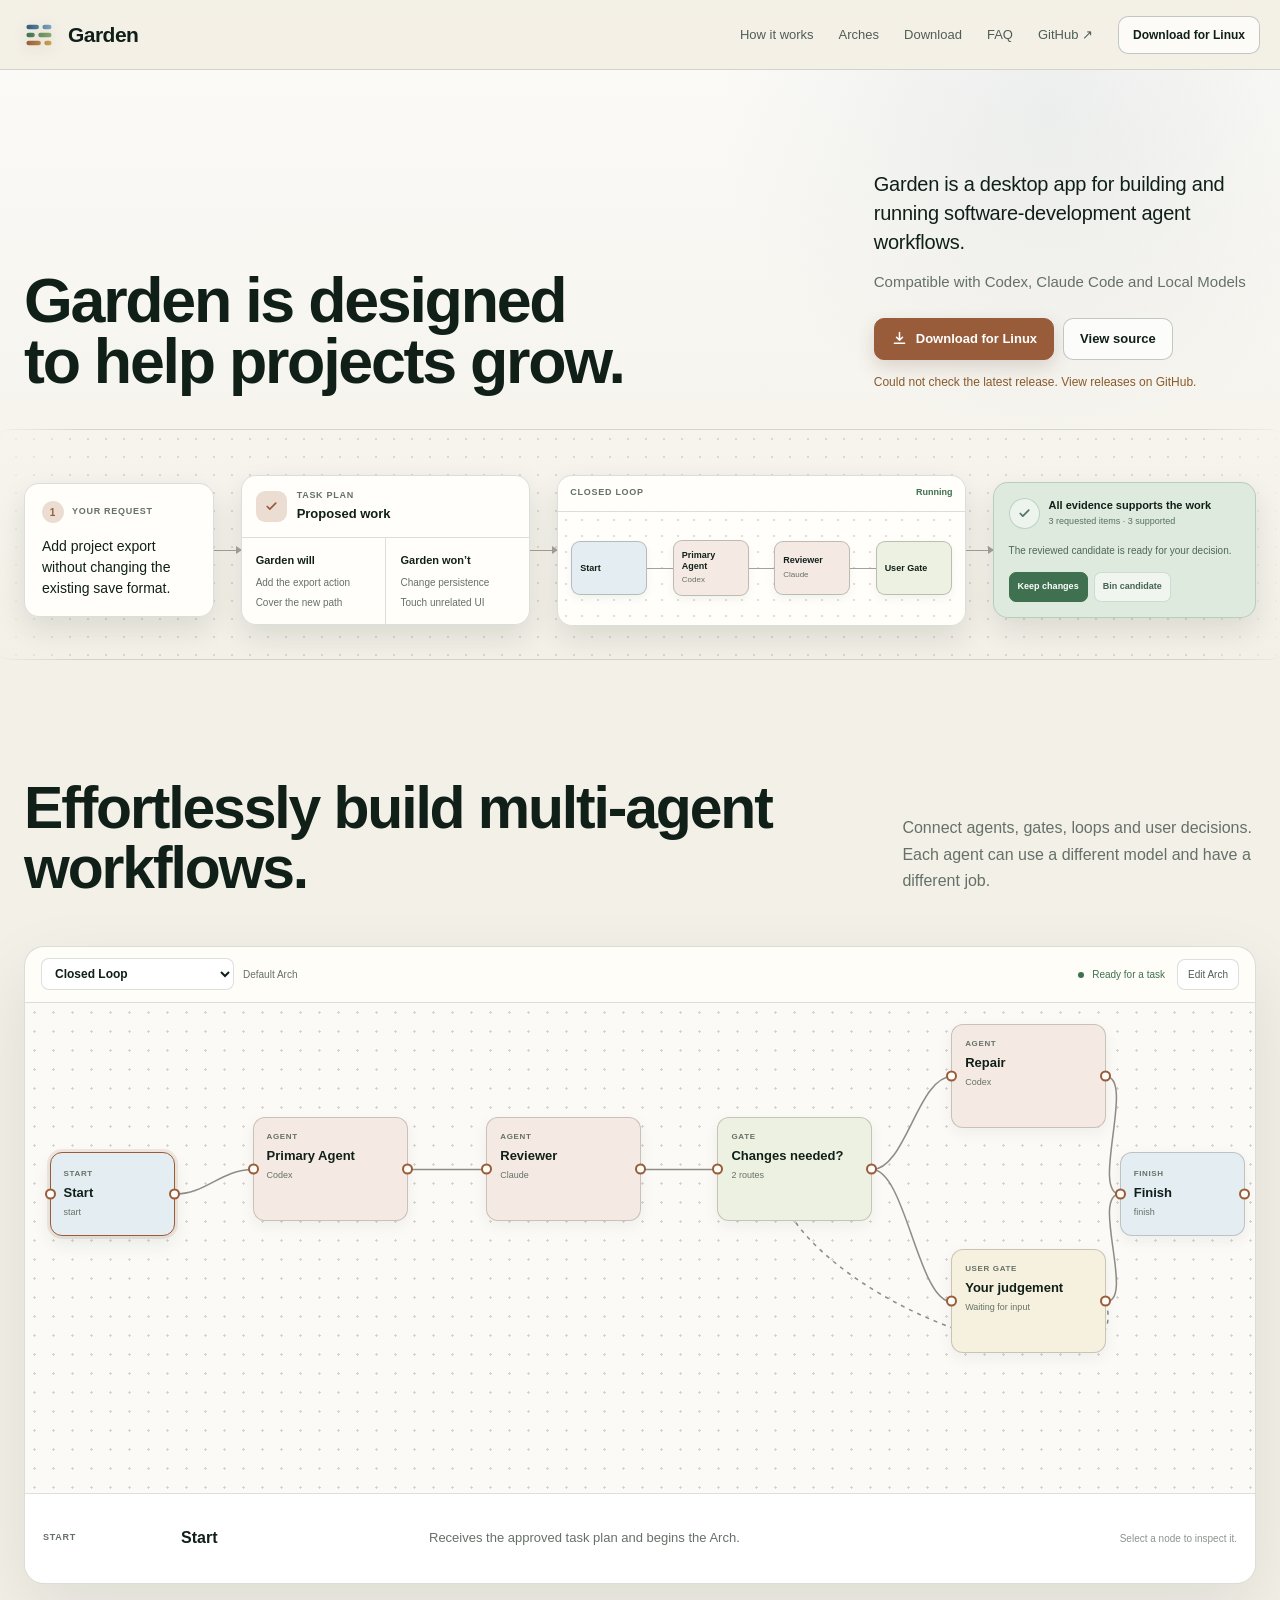
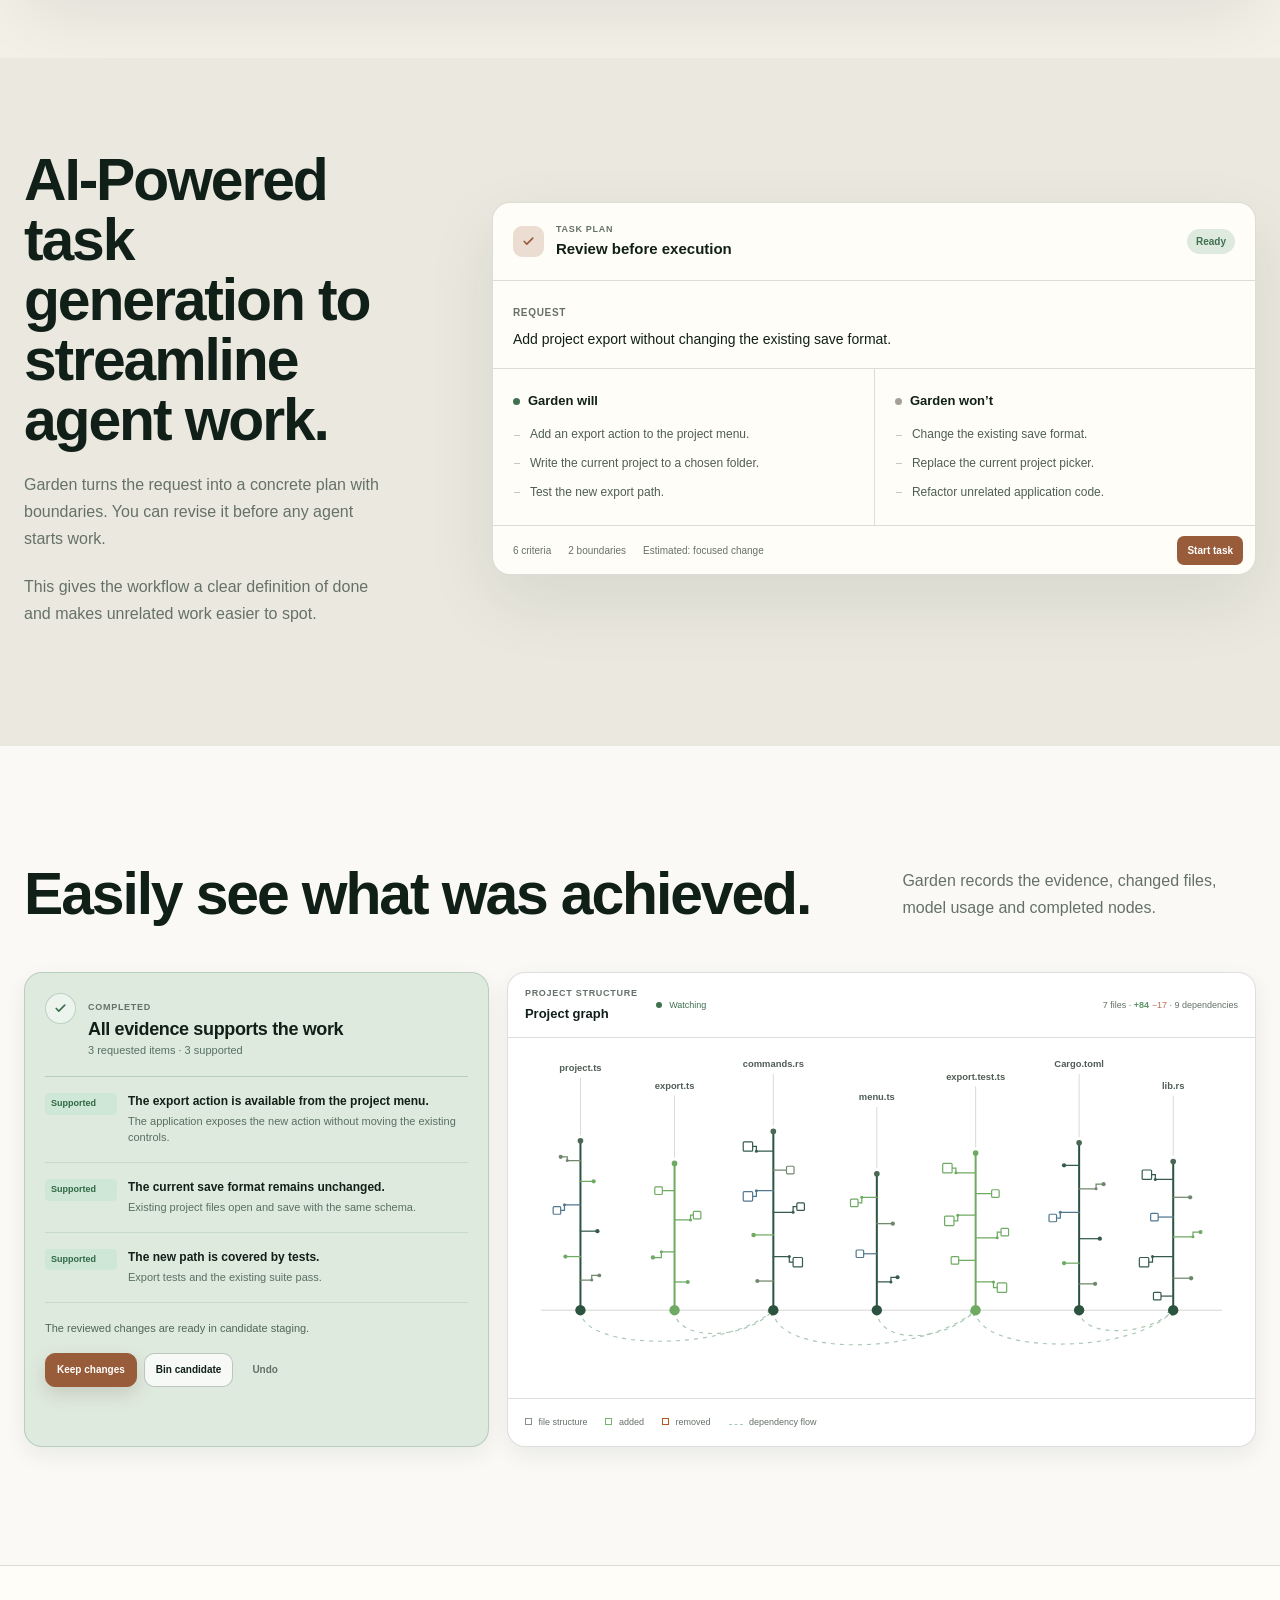
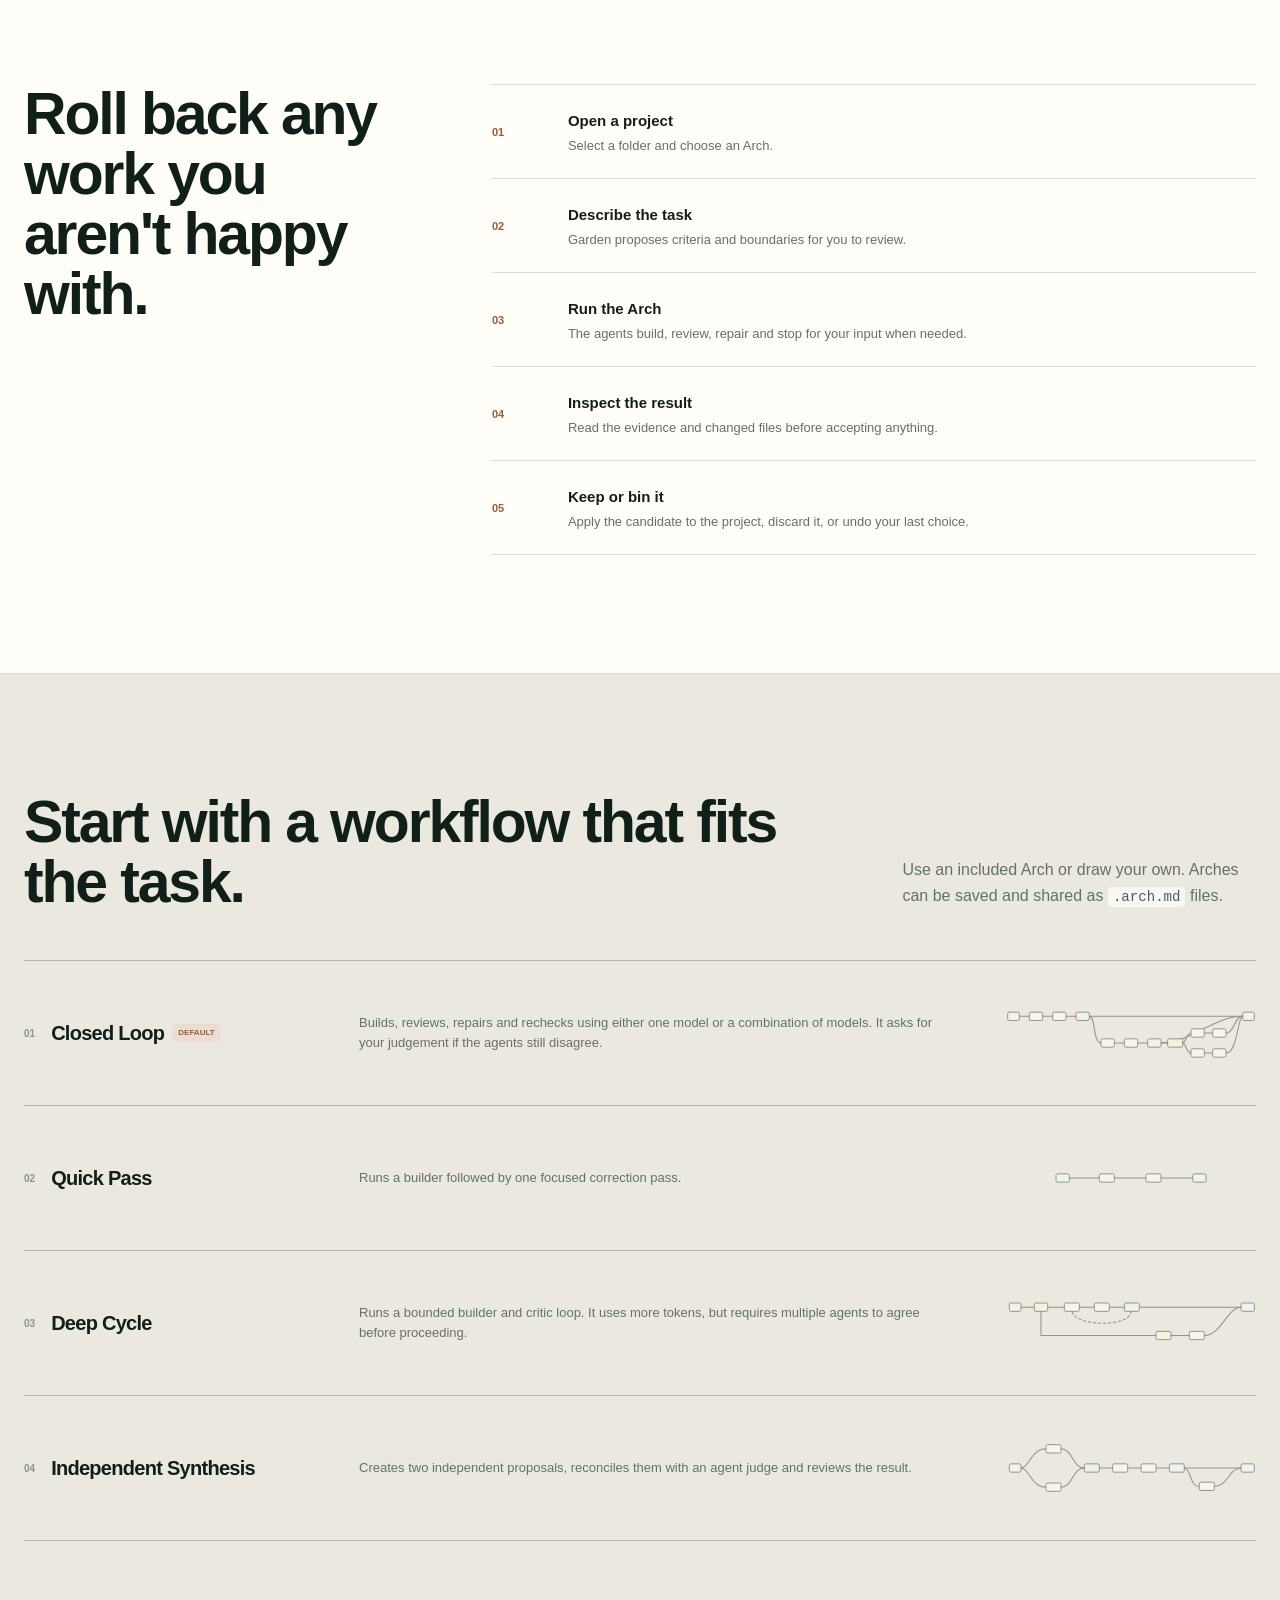
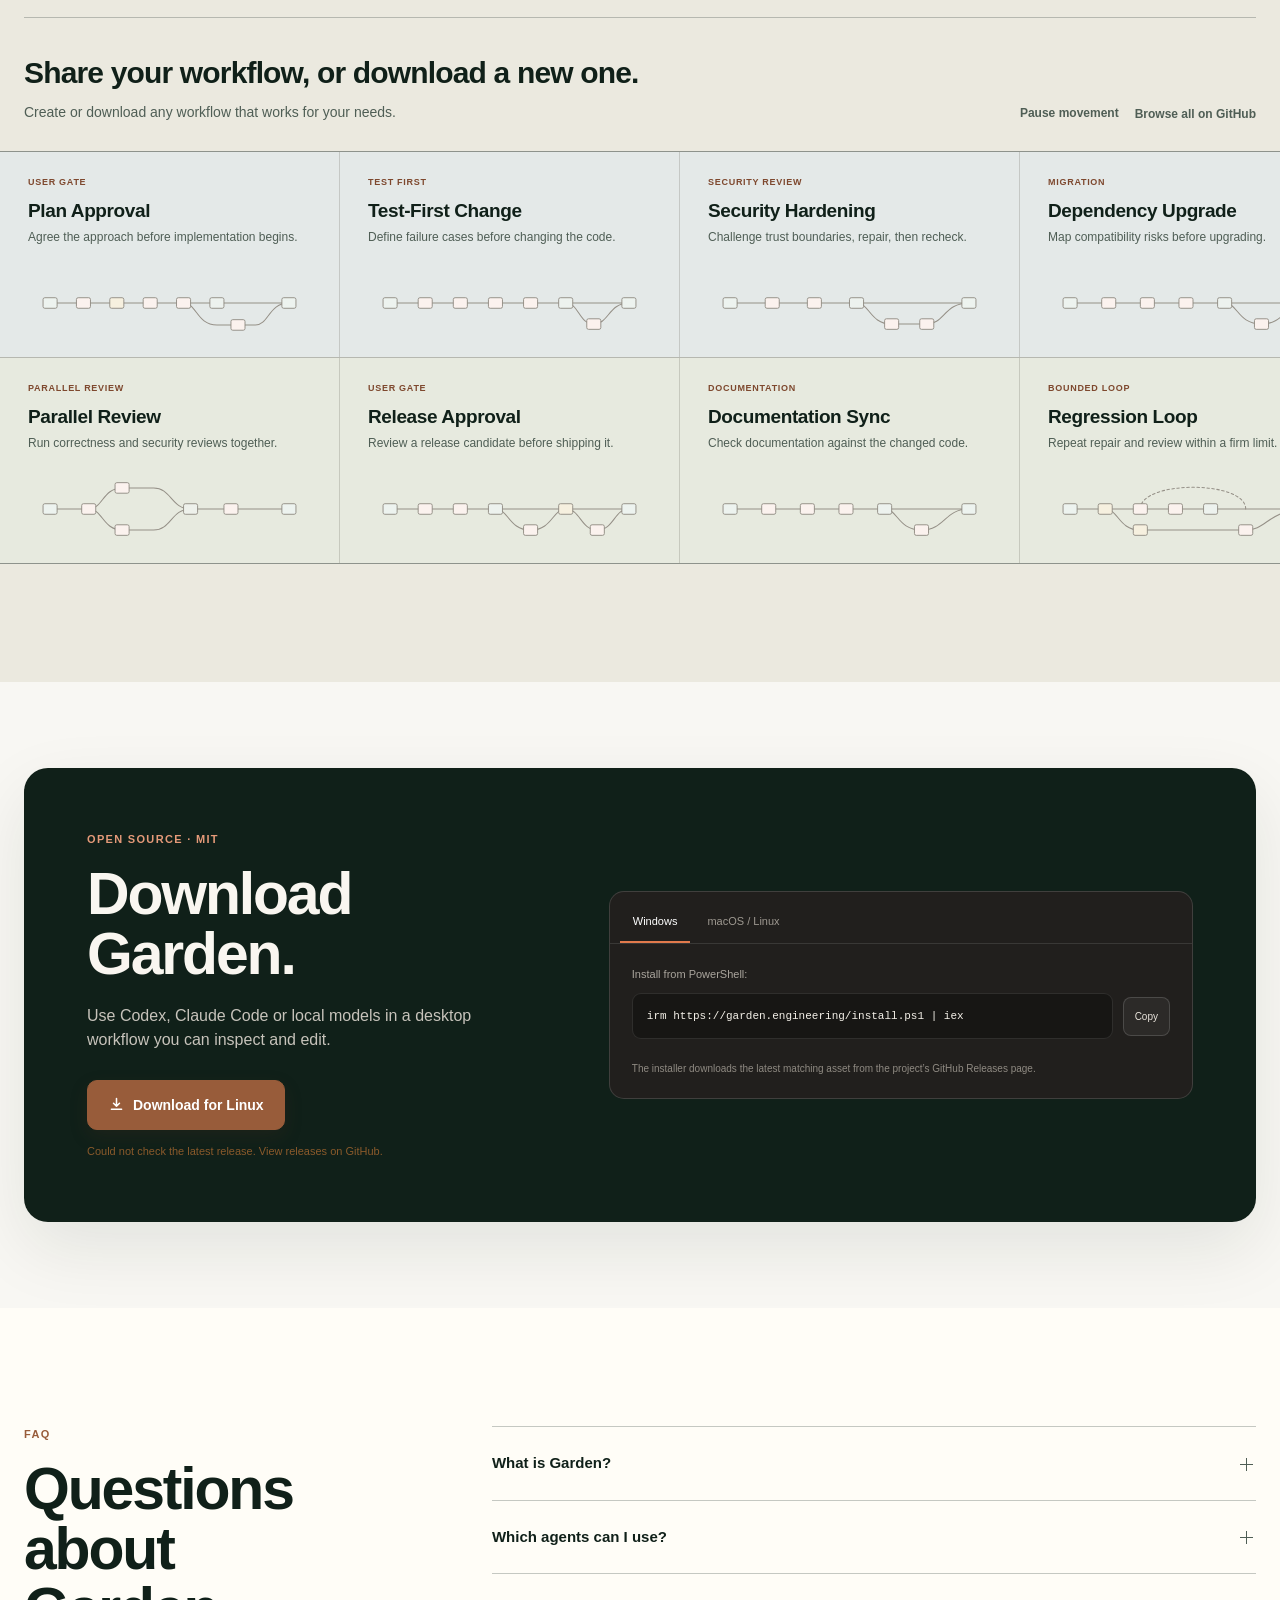
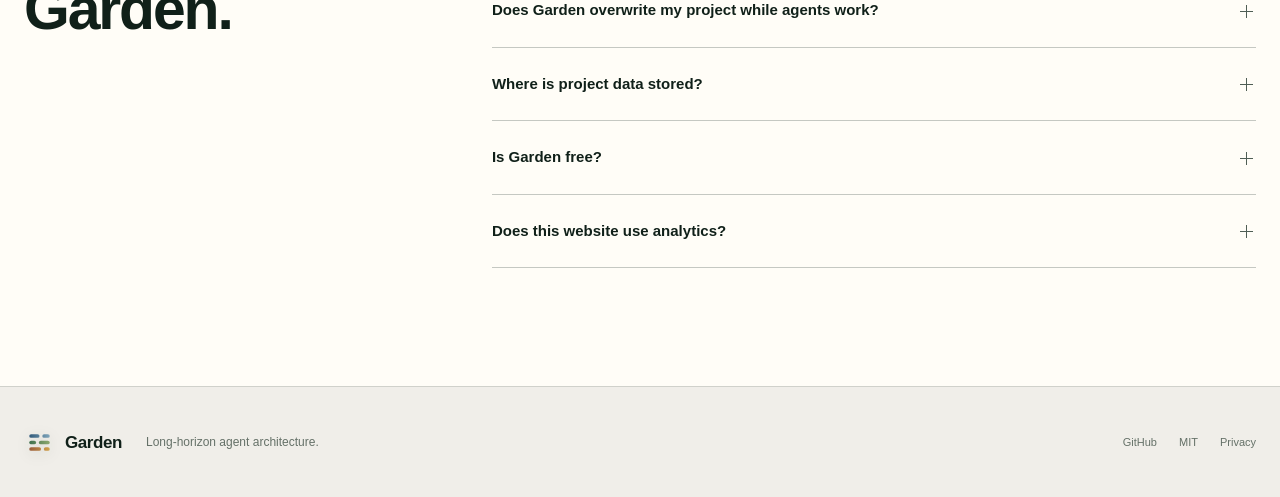
==== index.html @ d171e311 "Initial website" ====
<!doctype html>
<html lang="en-GB">
<head>
  <meta charset="utf-8">
  <meta name="viewport" content="width=device-width, initial-scale=1">
  <meta name="description" content="Garden is a desktop app for building and running software-development agent workflows.">
  <meta name="theme-color" content="#f8f7f3">
  <meta property="og:title" content="Garden | Long-horizon agent architecture">
  <meta property="og:description" content="Compatible with Codex, Claude Code and Local Models">
  <meta property="og:type" content="website">
  <meta property="og:url" content="https://garden.engineering/">
  <link rel="icon" href="assets/garden-icon.svg" type="image/svg+xml">
  <link rel="stylesheet" href="styles.css">
  <title>Garden | Long-horizon agent architecture</title>
</head>
<body>
  <!--
    THESIS: A Garden run is the homepage; no screenshot gallery or marketing metaphor.
    OWN-WORLD: Exact app font stack, warm neutral surfaces, orange action, green evidence, typed nodes and thin routes.
    STORY: Visitor sees request become plan, Arch, evidence, then downloads or checks source.
    FIRST VIEWPORT: Direct offer and full run sequence, CTA visible.
    FORM: Run sequence, third composition, seed 86dbd34c.
    FINISH: unreviewed and undocumented is unfinished; this build ends with the finish review, the verdict, and DESIGN.md
  -->
  <a class="skip-link" href="#main">Skip to content</a>

  <header class="site-header" data-header>
    <div class="header-inner">
      <a class="brand" href="#top" aria-label="Garden home">
        <img src="assets/garden-horizons-mark.svg" alt="" width="38" height="38">
        <span>Garden</span>
      </a>

      <button class="menu-button" type="button" aria-expanded="false" aria-controls="site-nav" data-menu-button>
        <span class="sr-only">Open menu</span>
        <span></span><span></span>
      </button>

      <nav class="site-nav" id="site-nav" aria-label="Main navigation" data-nav>
        <a href="#how-it-works">How it works</a>
        <a href="#arches">Arches</a>
        <a href="#download">Download</a>
        <a href="#faq">FAQ</a>
        <a href="https://github.com/willfromlondon/garden">GitHub <span aria-hidden="true">↗</span></a>
        <a class="button button-small button-download" href="https://github.com/willfromlondon/garden/releases" data-download-link>
          <span data-download-label>Download Garden</span>
        </a>
      </nav>
    </div>
  </header>

  <main id="main">
    <section class="hero" id="top" aria-labelledby="hero-title">
      <div class="hero-copy page-width">
        <div>
          <h1 id="hero-title">Garden is designed<br>to help projects grow.</h1>
        </div>
        <div class="hero-intro">
          <p>Garden is a desktop app for building and running software-development agent workflows.</p>
          <p class="hero-detail">Compatible with Codex, Claude Code and Local Models</p>
          <div class="hero-actions">
            <a class="button button-primary button-download" href="https://github.com/willfromlondon/garden/releases" data-download-link>
              <svg viewBox="0 0 20 20" aria-hidden="true"><path d="M10 3v9m0 0 3.5-3.5M10 12 6.5 8.5M4 15.5h12"/></svg>
              <span data-download-label>Download Garden</span>
            </a>
            <a class="button" href="https://github.com/willfromlondon/garden">View source</a>
          </div>
          <p class="release-status" data-release-status aria-live="polite">Available for Windows, macOS and Linux.</p>
        </div>
      </div>

      <div class="run-stage page-width" aria-label="A Garden run from request to reviewed result" data-run-stage>
        <article class="run-card request-card" data-run-step="1">
          <div class="run-card-label"><span class="step-number">1</span><span>Your request</span></div>
          <p>Add project export without changing the existing save format.</p>
        </article>

        <div class="run-connector" aria-hidden="true"><span></span></div>

        <article class="run-card plan-card" data-run-step="2">
          <div class="card-heading">
            <span class="card-icon card-icon-orange" aria-hidden="true">
              <svg viewBox="0 0 20 20"><path d="m5 10 3 3 7-7"/></svg>
            </span>
            <div><span class="component-label">Task plan</span><strong>Proposed work</strong></div>
          </div>
          <div class="scope-grid">
            <div><strong>Garden will</strong><span>Add the export action</span><span>Cover the new path</span></div>
            <div><strong>Garden won’t</strong><span>Change persistence</span><span>Touch unrelated UI</span></div>
          </div>
        </article>

        <div class="run-connector" aria-hidden="true"><span></span></div>

        <article class="run-card workflow-card" data-run-step="3">
          <div class="workflow-heading"><span class="component-label">Closed Loop</span><span>Running</span></div>
          <div class="mini-flow" aria-label="Start, Primary Agent, Reviewer, User Gate">
            <div class="mini-node mini-terminal"><span>Start</span></div><i></i>
            <div class="mini-node mini-agent"><span>Primary Agent</span><small>Codex</small></div><i></i>
            <div class="mini-node mini-agent"><span>Reviewer</span><small>Claude</small></div><i></i>
            <div class="mini-node mini-gate"><span>User Gate</span></div>
          </div>
        </article>

        <div class="run-connector" aria-hidden="true"><span></span></div>

        <article class="run-card evidence-card" data-run-step="4">
          <div class="evidence-heading">
            <span class="card-icon card-icon-green" aria-hidden="true">
              <svg viewBox="0 0 20 20"><path d="m5 10 3 3 7-7"/></svg>
            </span>
            <div><strong>All evidence supports the work</strong><span>3 requested items · 3 supported</span></div>
          </div>
          <p>The reviewed candidate is ready for your decision.</p>
          <div class="evidence-actions"><span>Keep changes</span><span>Bin candidate</span></div>
        </article>
      </div>

    </section>

    <section class="section arch-section" id="how-it-works" aria-labelledby="arch-title">
      <div class="page-width section-heading split-heading">
        <div>
          <h2 id="arch-title">Effortlessly build multi-agent workflows.</h2>
        </div>
        <p>Connect agents, gates, loops and user decisions. Each agent can use a different model and have a different job.</p>
      </div>

      <div class="arch-shell page-width">
        <div class="arch-toolbar">
          <label class="arch-picker">
            <span class="sr-only">Choose an included Arch</span>
            <select class="arch-select" data-arch-select>
              <option value="closed-loop">Closed Loop</option>
              <option value="quick-pass">Quick Pass</option>
              <option value="deep-cycle">Deep Cycle</option>
              <option value="independent-synthesis">Independent Synthesis</option>
            </select>
            <span data-arch-label>Default Arch</span>
          </label>
          <span class="arch-ready"><i></i> Ready for a task</span>
          <span class="toolbar-button">Edit Arch</span>
        </div>

        <div class="arch-workspace" data-arch-workspace>
          <svg class="arch-routes" aria-hidden="true"></svg>
          <div class="arch-node-layer"></div>
        </div>

        <div class="arch-inspector" aria-live="polite">
          <span class="component-label" data-inspector-kind>Start</span>
          <strong data-inspector-title>Start</strong>
          <p data-inspector-copy>Receives the approved task plan and begins the Arch.</p>
          <span class="inspector-hint">Select a node to inspect it.</span>
        </div>
      </div>
    </section>

    <section class="section planning-section" aria-labelledby="planning-title">
      <div class="page-width planning-layout">
        <div class="section-copy">
          <h2 id="planning-title">AI-Powered task generation to streamline agent work.</h2>
          <p>Garden turns the request into a concrete plan with boundaries. You can revise it before any agent starts work.</p>
          <p>This gives the workflow a clear definition of done and makes unrelated work easier to spot.</p>
        </div>

        <div class="task-plan-large" aria-label="Example task plan">
          <div class="task-plan-header">
            <span class="card-icon card-icon-orange" aria-hidden="true"><svg viewBox="0 0 20 20"><path d="m5 10 3 3 7-7"/></svg></span>
            <div><span class="component-label">Task plan</span><strong>Review before execution</strong></div>
            <span class="plan-status">Ready</span>
          </div>
          <div class="plan-request"><span>Request</span><p>Add project export without changing the existing save format.</p></div>
          <div class="scope-grid scope-grid-large">
            <div>
              <strong><i class="scope-dot scope-dot-green"></i> Garden will</strong>
              <span>Add an export action to the project menu.</span>
              <span>Write the current project to a chosen folder.</span>
              <span>Test the new export path.</span>
            </div>
            <div>
              <strong><i class="scope-dot scope-dot-grey"></i> Garden won’t</strong>
              <span>Change the existing save format.</span>
              <span>Replace the current project picker.</span>
              <span>Refactor unrelated application code.</span>
            </div>
          </div>
          <div class="plan-footer"><span>6 criteria</span><span>2 boundaries</span><span>Estimated: focused change</span><span class="plan-button">Start task</span></div>
        </div>
      </div>
    </section>

    <section class="section evidence-section" aria-labelledby="evidence-title">
      <div class="page-width section-heading split-heading">
        <div>
          <h2 id="evidence-title">Easily see what was achieved.</h2>
        </div>
        <p>Garden records the evidence, changed files, model usage and completed nodes.</p>
      </div>

      <div class="evidence-workspace page-width">
        <article class="result-panel">
          <div class="result-summary">
            <span class="card-icon card-icon-green" aria-hidden="true"><svg viewBox="0 0 20 20"><path d="m5 10 3 3 7-7"/></svg></span>
            <div><span class="component-label">Completed</span><h3>All evidence supports the work</h3><p>3 requested items · 3 supported</p></div>
          </div>
          <div class="criteria-list">
            <div><span class="supported">Supported</span><p><strong>The export action is available from the project menu.</strong><span>The application exposes the new action without moving the existing controls.</span></p></div>
            <div><span class="supported">Supported</span><p><strong>The current save format remains unchanged.</strong><span>Existing project files open and save with the same schema.</span></p></div>
            <div><span class="supported">Supported</span><p><strong>The new path is covered by tests.</strong><span>Export tests and the existing suite pass.</span></p></div>
          </div>
          <p class="result-note">The reviewed changes are ready in candidate staging.</p>
          <div class="result-actions"><span class="button button-primary">Keep changes</span><span class="button">Bin candidate</span><span class="button button-quiet">Undo</span></div>
        </article>

        <article class="project-panel">
          <div class="project-toolbar"><div><span class="component-label">Project structure</span><strong>Project graph</strong></div><span class="watching"><i></i> Watching</span><span class="file-tally">7 files · <b>+84</b> <em>−17</em> · 9 dependencies</span></div>
          <div class="file-grove" aria-label="Project files and their dependencies">
            <svg viewBox="0 0 760 360" role="img" aria-labelledby="grove-title grove-description">
              <title id="grove-title">Garden project grove</title>
              <desc id="grove-description">Seven project files shown as structural trees, with changed units on their branches and dependency arrows beneath the ground line.</desc>
              <defs>
                <marker id="dependency-arrow" viewBox="0 0 8 8" refX="7" refY="4" markerWidth="7" markerHeight="7" orient="auto" markerUnits="userSpaceOnUse">
                  <path d="M1 1 7 4 1 7"/>
                </marker>
              </defs>

              <path class="grove-ground" d="M18 278H742"/>
              <g class="grove-dependencies">
                <path d="M60 278C60 322 218 322 265 278"/>
                <path d="M160 278C160 311 235 311 265 278"/>
                <path d="M265 278C265 327 425 327 480 278"/>
                <path d="M375 278C375 314 445 314 480 278"/>
                <path d="M480 278C480 326 650 326 690 278"/>
                <path d="M590 278C590 307 663 307 690 278"/>
              </g>

              <g class="grove-tree">
                <text class="grove-label" x="60" y="24" text-anchor="middle">project.ts</text>
                <line class="grove-label-leader" x1="60" y1="31" x2="60" y2="92"/>
                <line class="grove-spine" x1="60" y1="98" x2="60" y2="278"/>
                <circle class="grove-apex" cx="60" cy="98" r="3"/><circle class="grove-base" cx="60" cy="278" r="5.5"/>
                <path class="grove-branch mark-sage" d="M60 119H46V115H39"/><circle class="grove-joint mark-sage" cx="46" cy="119" r="1.6"/><circle class="grove-dot mark-sage" cx="39" cy="115" r="2.2"/>
                <path class="grove-branch mark-growth" d="M60 141H74"/><circle class="grove-dot mark-growth" cx="74" cy="141" r="2.3"/>
                <path class="grove-branch mark-blue" d="M60 166H43V172H35"/><circle class="grove-joint mark-blue" cx="43" cy="166" r="1.6"/><rect class="grove-box mark-blue" x="31" y="168" width="8" height="8" rx="1"/>
                <path class="grove-branch mark-dark" d="M60 194H78"/><circle class="grove-dot mark-dark" cx="78" cy="194" r="2.3"/>
                <path class="grove-branch mark-growth" d="M60 221H44"/><circle class="grove-dot mark-growth" cx="44" cy="221" r="2.2"/>
                <path class="grove-branch mark-sage" d="M60 246H72V241H80"/><circle class="grove-joint mark-sage" cx="72" cy="246" r="1.6"/><circle class="grove-dot mark-sage" cx="80" cy="241" r="2.1"/>
              </g>

              <g class="grove-tree kind-added">
                <text class="grove-label" x="160" y="43" text-anchor="middle">export.ts</text>
                <line class="grove-label-leader" x1="160" y1="50" x2="160" y2="116"/>
                <line class="grove-spine" x1="160" y1="122" x2="160" y2="278"/>
                <circle class="grove-apex" cx="160" cy="122" r="3"/><circle class="grove-base" cx="160" cy="278" r="5.5"/>
                <path class="grove-branch mark-growth" d="M160 151H143"/><rect class="grove-box mark-growth" x="139" y="147" width="8" height="8" rx="1"/>
                <path class="grove-branch mark-growth" d="M160 182H177V177H184"/><circle class="grove-joint mark-growth" cx="177" cy="182" r="1.6"/><rect class="grove-box mark-growth" x="180" y="173" width="8" height="8" rx="1"/>
                <path class="grove-branch mark-growth" d="M160 216H146V222H137"/><circle class="grove-joint mark-growth" cx="146" cy="216" r="1.6"/><circle class="grove-dot mark-growth" cx="137" cy="222" r="2.3"/>
                <path class="grove-branch mark-growth" d="M160 248H174"/><circle class="grove-dot mark-growth" cx="174" cy="248" r="2.2"/>
              </g>

              <g class="grove-tree">
                <text class="grove-label" x="265" y="20" text-anchor="middle">commands.rs</text>
                <line class="grove-label-leader" x1="265" y1="27" x2="265" y2="82"/>
                <line class="grove-spine" x1="265" y1="88" x2="265" y2="278"/>
                <circle class="grove-apex" cx="265" cy="88" r="3"/><circle class="grove-base" cx="265" cy="278" r="5.5"/>
                <path class="grove-branch mark-dark" d="M265 109H247V104H238"/><circle class="grove-joint mark-dark" cx="247" cy="109" r="1.6"/><rect class="grove-box mark-dark" x="233" y="99" width="10" height="10" rx="1"/>
                <path class="grove-branch mark-sage" d="M265 129H283"/><rect class="grove-box mark-sage" x="279" y="125" width="8" height="8" rx="1"/>
                <path class="grove-branch mark-blue" d="M265 151H247V157H238"/><circle class="grove-joint mark-blue" cx="247" cy="151" r="1.6"/><rect class="grove-box mark-blue" x="233" y="152" width="10" height="10" rx="1"/>
                <path class="grove-branch mark-dark" d="M265 174H286V168H294"/><circle class="grove-joint mark-dark" cx="286" cy="174" r="1.6"/><rect class="grove-box mark-dark" x="290" y="164" width="8" height="8" rx="1"/>
                <path class="grove-branch mark-growth" d="M265 198H244"/><circle class="grove-dot mark-growth" cx="244" cy="198" r="2.4"/>
                <path class="grove-branch mark-dark" d="M265 221H282V227H291"/><circle class="grove-joint mark-dark" cx="282" cy="221" r="1.6"/><rect class="grove-box mark-dark" x="286" y="222" width="10" height="10" rx="1"/>
                <path class="grove-branch mark-sage" d="M265 247H248"/><circle class="grove-dot mark-sage" cx="248" cy="247" r="2.2"/>
              </g>

              <g class="grove-tree">
                <text class="grove-label" x="375" y="55" text-anchor="middle">menu.ts</text>
                <line class="grove-label-leader" x1="375" y1="62" x2="375" y2="127"/>
                <line class="grove-spine" x1="375" y1="133" x2="375" y2="278"/>
                <circle class="grove-apex" cx="375" cy="133" r="3"/><circle class="grove-base" cx="375" cy="278" r="5.5"/>
                <path class="grove-branch mark-growth" d="M375 158H359V164H351"/><circle class="grove-joint mark-growth" cx="359" cy="158" r="1.6"/><rect class="grove-box mark-growth" x="347" y="160" width="8" height="8" rx="1"/>
                <path class="grove-branch mark-sage" d="M375 186H392"/><circle class="grove-dot mark-sage" cx="392" cy="186" r="2.3"/>
                <path class="grove-branch mark-blue" d="M375 218H357"/><rect class="grove-box mark-blue" x="353" y="214" width="8" height="8" rx="1"/>
                <path class="grove-branch mark-dark" d="M375 248H390V243H397"/><circle class="grove-joint mark-dark" cx="390" cy="248" r="1.6"/><circle class="grove-dot mark-dark" cx="397" cy="243" r="2.2"/>
              </g>

              <g class="grove-tree kind-added">
                <text class="grove-label" x="480" y="33" text-anchor="middle">export.test.ts</text>
                <line class="grove-label-leader" x1="480" y1="40" x2="480" y2="105"/>
                <line class="grove-spine" x1="480" y1="111" x2="480" y2="278"/>
                <circle class="grove-apex" cx="480" cy="111" r="3"/><circle class="grove-base" cx="480" cy="278" r="5.5"/>
                <path class="grove-branch mark-growth" d="M480 132H459V127H450"/><circle class="grove-joint mark-growth" cx="459" cy="132" r="1.6"/><rect class="grove-box mark-growth" x="445" y="122" width="10" height="10" rx="1"/>
                <path class="grove-branch mark-growth" d="M480 154H501"/><rect class="grove-box mark-growth" x="497" y="150" width="8" height="8" rx="1"/>
                <path class="grove-branch mark-growth" d="M480 177H461V183H452"/><circle class="grove-joint mark-growth" cx="461" cy="177" r="1.6"/><rect class="grove-box mark-growth" x="447" y="178" width="10" height="10" rx="1"/>
                <path class="grove-branch mark-growth" d="M480 201H503V195H511"/><circle class="grove-joint mark-growth" cx="503" cy="201" r="1.6"/><rect class="grove-box mark-growth" x="507" y="191" width="8" height="8" rx="1"/>
                <path class="grove-branch mark-growth" d="M480 225H458"/><rect class="grove-box mark-growth" x="454" y="221" width="8" height="8" rx="1"/>
                <path class="grove-branch mark-growth" d="M480 248H499V254H508"/><circle class="grove-joint mark-growth" cx="499" cy="248" r="1.6"/><rect class="grove-box mark-growth" x="503" y="249" width="10" height="10" rx="1"/>
              </g>

              <g class="grove-tree">
                <text class="grove-label" x="590" y="20" text-anchor="middle">Cargo.toml</text>
                <line class="grove-label-leader" x1="590" y1="27" x2="590" y2="94"/>
                <line class="grove-spine" x1="590" y1="100" x2="590" y2="278"/>
                <circle class="grove-apex" cx="590" cy="100" r="3"/><circle class="grove-base" cx="590" cy="278" r="5.5"/>
                <path class="grove-branch mark-dark" d="M590 124H574"/><circle class="grove-dot mark-dark" cx="574" cy="124" r="2.3"/>
                <path class="grove-branch mark-sage" d="M590 149H608V144H616"/><circle class="grove-joint mark-sage" cx="608" cy="149" r="1.6"/><circle class="grove-dot mark-sage" cx="616" cy="144" r="2.2"/>
                <path class="grove-branch mark-blue" d="M590 174H570V180H562"/><circle class="grove-joint mark-blue" cx="570" cy="174" r="1.6"/><rect class="grove-box mark-blue" x="558" y="176" width="8" height="8" rx="1"/>
                <path class="grove-branch mark-dark" d="M590 202H612"/><circle class="grove-dot mark-dark" cx="612" cy="202" r="2.3"/>
                <path class="grove-branch mark-growth" d="M590 228H574"/><circle class="grove-dot mark-growth" cx="574" cy="228" r="2.2"/>
                <path class="grove-branch mark-sage" d="M590 250H607"/><circle class="grove-dot mark-sage" cx="607" cy="250" r="2.2"/>
              </g>

              <g class="grove-tree">
                <text class="grove-label" x="690" y="43" text-anchor="middle">lib.rs</text>
                <line class="grove-label-leader" x1="690" y1="50" x2="690" y2="114"/>
                <line class="grove-spine" x1="690" y1="120" x2="690" y2="278"/>
                <circle class="grove-apex" cx="690" cy="120" r="3"/><circle class="grove-base" cx="690" cy="278" r="5.5"/>
                <path class="grove-branch mark-dark" d="M690 139H671V134H662"/><circle class="grove-joint mark-dark" cx="671" cy="139" r="1.6"/><rect class="grove-box mark-dark" x="657" y="129" width="10" height="10" rx="1"/>
                <path class="grove-branch mark-sage" d="M690 158H708"/><circle class="grove-dot mark-sage" cx="708" cy="158" r="2.3"/>
                <path class="grove-branch mark-blue" d="M690 179H670"/><rect class="grove-box mark-blue" x="666" y="175" width="8" height="8" rx="1"/>
                <path class="grove-branch mark-growth" d="M690 200H711V195H719"/><circle class="grove-joint mark-growth" cx="711" cy="200" r="1.6"/><circle class="grove-dot mark-growth" cx="719" cy="195" r="2.2"/>
                <path class="grove-branch mark-dark" d="M690 221H668V227H659"/><circle class="grove-joint mark-dark" cx="668" cy="221" r="1.6"/><rect class="grove-box mark-dark" x="654" y="222" width="10" height="10" rx="1"/>
                <path class="grove-branch mark-sage" d="M690 244H709"/><circle class="grove-dot mark-sage" cx="709" cy="244" r="2.3"/>
                <path class="grove-branch mark-dark" d="M690 263H673"/><rect class="grove-box mark-dark" x="669" y="259" width="8" height="8" rx="1"/>
              </g>
            </svg>
          </div>
          <div class="project-legend"><span><i class="legend-base"></i> file structure</span><span><i class="legend-added"></i> added</span><span><i class="legend-removed"></i> removed</span><span><i class="legend-route"></i> dependency flow</span></div>
        </article>
      </div>
    </section>

    <section class="section typical-section" aria-labelledby="typical-title">
      <div class="page-width typical-layout">
        <div class="section-copy">
          <h2 id="typical-title">Roll back any work you aren't happy with.</h2>
        </div>
        <ol class="run-list">
          <li><span>01</span><div><strong>Open a project</strong><p>Select a folder and choose an Arch.</p></div></li>
          <li><span>02</span><div><strong>Describe the task</strong><p>Garden proposes criteria and boundaries for you to review.</p></div></li>
          <li><span>03</span><div><strong>Run the Arch</strong><p>The agents build, review, repair and stop for your input when needed.</p></div></li>
          <li><span>04</span><div><strong>Inspect the result</strong><p>Read the evidence and changed files before accepting anything.</p></div></li>
          <li><span>05</span><div><strong>Keep or bin it</strong><p>Apply the candidate to the project, discard it, or undo your last choice.</p></div></li>
        </ol>
      </div>
    </section>

    <section class="section arches-section" id="arches" aria-labelledby="arches-title">
      <div class="page-width section-heading split-heading">
        <div>
          <h2 id="arches-title">Start with a workflow that fits the task.</h2>
        </div>
        <p>Use an included Arch or draw your own. Arches can be saved and shared as <code>.arch.md</code> files.</p>
      </div>

      <div class="arch-list page-width">
        <article class="arch-option arch-option-featured">
          <div class="arch-option-name"><span class="option-index">01</span><div><h3>Closed Loop</h3><span>Default</span></div></div>
          <p>Builds, reviews, repairs and rechecks using either one model or a combination of models. It asks for your judgement if the agents still disagree.</p>
          <svg class="arch-glyph" viewBox="0 0 300 74" aria-hidden="true" focusable="false">
            <g class="glyph-routes">
              <path d="M16 17H28"/><path d="M44 17H56"/><path d="M72 17H84"/><path d="M100 17H284"/>
              <path d="M100 17C108 17 104 49 114 49"/><path d="M130 49H142"/><path d="M158 49H170"/><path d="M186 49H194"/>
              <path d="M186 49C220 49 250 17 284 17"/>
              <path d="M212 49C216 49 216 37 222 37"/><path d="M212 49C216 49 216 61 222 61"/>
              <path d="M238 37H248"/><path d="M238 61H248"/>
              <path d="M264 37C274 37 274 17 284 17"/><path d="M264 61C278 61 278 17 284 17"/>
            </g>
            <rect class="glyph-node glyph-terminal" x="2" y="12" width="14" height="10" rx="2"/>
            <rect class="glyph-node glyph-agent" x="28" y="12" width="16" height="10" rx="2"/>
            <rect class="glyph-node glyph-agent" x="56" y="12" width="16" height="10" rx="2"/>
            <rect class="glyph-node glyph-gate" x="84" y="12" width="16" height="10" rx="2"/>
            <rect class="glyph-node glyph-agent" x="114" y="44" width="16" height="10" rx="2"/>
            <rect class="glyph-node glyph-agent" x="142" y="44" width="16" height="10" rx="2"/>
            <rect class="glyph-node glyph-gate" x="170" y="44" width="16" height="10" rx="2"/>
            <rect class="glyph-node glyph-human" x="194" y="44" width="18" height="10" rx="2"/>
            <rect class="glyph-node glyph-agent" x="222" y="32" width="16" height="10" rx="2"/>
            <rect class="glyph-node glyph-agent" x="222" y="56" width="16" height="10" rx="2"/>
            <rect class="glyph-node glyph-agent" x="248" y="32" width="16" height="10" rx="2"/>
            <rect class="glyph-node glyph-agent" x="248" y="56" width="16" height="10" rx="2"/>
            <rect class="glyph-node glyph-terminal" x="284" y="12" width="14" height="10" rx="2"/>
          </svg>
        </article>
        <article class="arch-option">
          <div class="arch-option-name"><span class="option-index">02</span><h3>Quick Pass</h3></div>
          <p>Runs a builder followed by one focused correction pass.</p>
          <svg class="arch-glyph" viewBox="0 0 300 74" aria-hidden="true" focusable="false">
            <g class="glyph-routes"><path d="M76 37H112"/><path d="M130 37H168"/><path d="M186 37H224"/></g>
            <rect class="glyph-node glyph-terminal" x="60" y="32" width="16" height="10" rx="2"/>
            <rect class="glyph-node glyph-agent" x="112" y="32" width="18" height="10" rx="2"/>
            <rect class="glyph-node glyph-agent" x="168" y="32" width="18" height="10" rx="2"/>
            <rect class="glyph-node glyph-terminal" x="224" y="32" width="16" height="10" rx="2"/>
          </svg>
        </article>
        <article class="arch-option">
          <div class="arch-option-name"><span class="option-index">03</span><h3>Deep Cycle</h3></div>
          <p>Runs a bounded builder and critic loop. It uses more tokens, but requires multiple agents to agree before proceeding.</p>
          <svg class="arch-glyph" viewBox="0 0 300 74" aria-hidden="true" focusable="false">
            <g class="glyph-routes">
              <path d="M18 18H34"/><path d="M50 18H70"/><path d="M88 18H106"/><path d="M124 18H142"/><path d="M160 18H282"/>
              <path d="M150 23C150 42 84 42 79 23" class="glyph-loopback"/>
              <path d="M42 23V52H180"/><path d="M198 52H220"/><path d="M238 52C258 52 266 18 282 18"/>
            </g>
            <rect class="glyph-node glyph-terminal" x="4" y="13" width="14" height="10" rx="2"/>
            <rect class="glyph-node glyph-loop" x="34" y="13" width="16" height="10" rx="2"/>
            <rect class="glyph-node glyph-agent" x="70" y="13" width="18" height="10" rx="2"/>
            <rect class="glyph-node glyph-agent" x="106" y="13" width="18" height="10" rx="2"/>
            <rect class="glyph-node glyph-gate" x="142" y="13" width="18" height="10" rx="2"/>
            <rect class="glyph-node glyph-human" x="180" y="47" width="18" height="10" rx="2"/>
            <rect class="glyph-node glyph-agent" x="220" y="47" width="18" height="10" rx="2"/>
            <rect class="glyph-node glyph-terminal" x="282" y="13" width="16" height="10" rx="2"/>
          </svg>
        </article>
        <article class="arch-option">
          <div class="arch-option-name"><span class="option-index">04</span><h3>Independent Synthesis</h3></div>
          <p>Creates two independent proposals, reconciles them with an agent judge and reviews the result.</p>
          <svg class="arch-glyph" viewBox="0 0 300 74" aria-hidden="true" focusable="false">
            <g class="glyph-routes">
              <path d="M18 37C28 37 30 14 48 14"/><path d="M18 37C28 37 30 60 48 60"/>
              <path d="M66 14C80 14 80 37 94 37"/><path d="M66 60C80 60 80 37 94 37"/>
              <path d="M112 37H128"/><path d="M146 37H162"/><path d="M180 37H196"/><path d="M214 37H282"/>
              <path d="M214 37C222 37 220 59 232 59"/><path d="M250 59C266 59 268 37 282 37"/>
            </g>
            <rect class="glyph-node glyph-terminal" x="4" y="32" width="14" height="10" rx="2"/>
            <rect class="glyph-node glyph-agent" x="48" y="9" width="18" height="10" rx="2"/>
            <rect class="glyph-node glyph-agent" x="48" y="55" width="18" height="10" rx="2"/>
            <rect class="glyph-node glyph-join" x="94" y="32" width="18" height="10" rx="2"/>
            <rect class="glyph-node glyph-agent" x="128" y="32" width="18" height="10" rx="2"/>
            <rect class="glyph-node glyph-agent" x="162" y="32" width="18" height="10" rx="2"/>
            <rect class="glyph-node glyph-gate" x="196" y="32" width="18" height="10" rx="2"/>
            <rect class="glyph-node glyph-agent" x="232" y="54" width="18" height="10" rx="2"/>
            <rect class="glyph-node glyph-terminal" x="282" y="32" width="16" height="10" rx="2"/>
          </svg>
        </article>
      </div>

      <div class="arch-library" data-arch-library>
        <div class="arch-library-heading">
          <div>
            <h3>Share your workflow, or download a new one.</h3>
            <p>Create or download any workflow that works for your needs.</p>
          </div>
          <div class="arch-library-actions">
            <button class="arch-marquee-toggle" type="button" data-arch-marquee-toggle aria-pressed="false">Pause movement</button>
            <a class="arch-library-all" href="https://github.com/willfromlondon/garden-arches">Browse all on GitHub</a>
          </div>
        </div>

        <div class="arch-marquee" data-arch-marquee role="region" aria-label="Garden workflow library">
          <div class="arch-marquee-row" data-arch-marquee-row>
            <div class="arch-marquee-group">
              <a class="arch-library-tile" href="https://github.com/willfromlondon/garden-arches/tree/main/plan-approval">
                <span class="arch-kind">User gate</span><h4>Plan Approval</h4><p>Agree the approach before implementation begins.</p>
                <svg class="arch-tile-glyph" viewBox="0 0 300 82" aria-hidden="true"><g class="glyph-routes"><path d="M14 41H52H90H128H166H204H286"/><path d="M166 41C181 41 181 66 204 66H248C263 66 263 41 286 41"/></g><rect class="glyph-node glyph-terminal" x="6" y="35" width="16" height="12" rx="2"/><rect class="glyph-node glyph-agent" x="44" y="35" width="16" height="12" rx="2"/><rect class="glyph-node glyph-human" x="82" y="35" width="16" height="12" rx="2"/><rect class="glyph-node glyph-agent" x="120" y="35" width="16" height="12" rx="2"/><rect class="glyph-node glyph-agent" x="158" y="35" width="16" height="12" rx="2"/><rect class="glyph-node glyph-gate" x="196" y="35" width="16" height="12" rx="2"/><rect class="glyph-node glyph-agent" x="220" y="60" width="16" height="12" rx="2"/><rect class="glyph-node glyph-terminal" x="278" y="35" width="16" height="12" rx="2"/></svg>
              </a>
              <a class="arch-library-tile" href="https://github.com/willfromlondon/garden-arches/tree/main/test-first-change">
                <span class="arch-kind">Test first</span><h4>Test-First Change</h4><p>Define failure cases before changing the code.</p>
                <svg class="arch-tile-glyph" viewBox="0 0 300 82" aria-hidden="true"><g class="glyph-routes"><path d="M14 41H54H94H134H174H214H286"/><path d="M214 41C229 41 229 65 246 65S263 41 286 41"/></g><rect class="glyph-node glyph-terminal" x="6" y="35" width="16" height="12" rx="2"/><rect class="glyph-node glyph-agent" x="46" y="35" width="16" height="12" rx="2"/><rect class="glyph-node glyph-agent" x="86" y="35" width="16" height="12" rx="2"/><rect class="glyph-node glyph-agent" x="126" y="35" width="16" height="12" rx="2"/><rect class="glyph-node glyph-agent" x="166" y="35" width="16" height="12" rx="2"/><rect class="glyph-node glyph-gate" x="206" y="35" width="16" height="12" rx="2"/><rect class="glyph-node glyph-agent" x="238" y="59" width="16" height="12" rx="2"/><rect class="glyph-node glyph-terminal" x="278" y="35" width="16" height="12" rx="2"/></svg>
              </a>
              <a class="arch-library-tile" href="https://github.com/willfromlondon/garden-arches/tree/main/security-hardening">
                <span class="arch-kind">Security review</span><h4>Security Hardening</h4><p>Challenge trust boundaries, repair, then recheck.</p>
                <svg class="arch-tile-glyph" viewBox="0 0 300 82" aria-hidden="true"><g class="glyph-routes"><path d="M14 41H62H110H158H206H286"/><path d="M158 41C173 41 173 65 198 65H238C258 65 258 41 286 41"/></g><rect class="glyph-node glyph-terminal" x="6" y="35" width="16" height="12" rx="2"/><rect class="glyph-node glyph-agent" x="54" y="35" width="16" height="12" rx="2"/><rect class="glyph-node glyph-agent" x="102" y="35" width="16" height="12" rx="2"/><rect class="glyph-node glyph-gate" x="150" y="35" width="16" height="12" rx="2"/><rect class="glyph-node glyph-agent" x="190" y="59" width="16" height="12" rx="2"/><rect class="glyph-node glyph-agent" x="230" y="59" width="16" height="12" rx="2"/><rect class="glyph-node glyph-terminal" x="278" y="35" width="16" height="12" rx="2"/></svg>
              </a>
              <a class="arch-library-tile" href="https://github.com/willfromlondon/garden-arches/tree/main/dependency-upgrade">
                <span class="arch-kind">Migration</span><h4>Dependency Upgrade</h4><p>Map compatibility risks before upgrading.</p>
                <svg class="arch-tile-glyph" viewBox="0 0 300 82" aria-hidden="true"><g class="glyph-routes"><path d="M14 41H58H102H146H190H234H286"/><path d="M190 41C205 41 205 65 232 65S258 41 286 41"/></g><rect class="glyph-node glyph-terminal" x="6" y="35" width="16" height="12" rx="2"/><rect class="glyph-node glyph-agent" x="50" y="35" width="16" height="12" rx="2"/><rect class="glyph-node glyph-agent" x="94" y="35" width="16" height="12" rx="2"/><rect class="glyph-node glyph-agent" x="138" y="35" width="16" height="12" rx="2"/><rect class="glyph-node glyph-gate" x="182" y="35" width="16" height="12" rx="2"/><rect class="glyph-node glyph-agent" x="224" y="59" width="16" height="12" rx="2"/><rect class="glyph-node glyph-terminal" x="278" y="35" width="16" height="12" rx="2"/></svg>
              </a>
              <a class="arch-library-tile" href="https://github.com/willfromlondon/garden-arches/tree/main/bug-reproduction">
                <span class="arch-kind">Diagnosis first</span><h4>Bug Reproduction</h4><p>Prove the fault before making a narrow repair.</p>
                <svg class="arch-tile-glyph" viewBox="0 0 300 82" aria-hidden="true"><g class="glyph-routes"><path d="M14 41H54H94H134H174H214H286"/><path d="M214 41C229 41 229 65 246 65S263 41 286 41"/></g><rect class="glyph-node glyph-terminal" x="6" y="35" width="16" height="12" rx="2"/><rect class="glyph-node glyph-agent" x="46" y="35" width="16" height="12" rx="2"/><rect class="glyph-node glyph-agent" x="86" y="35" width="16" height="12" rx="2"/><rect class="glyph-node glyph-agent" x="126" y="35" width="16" height="12" rx="2"/><rect class="glyph-node glyph-agent" x="166" y="35" width="16" height="12" rx="2"/><rect class="glyph-node glyph-gate" x="206" y="35" width="16" height="12" rx="2"/><rect class="glyph-node glyph-agent" x="238" y="59" width="16" height="12" rx="2"/><rect class="glyph-node glyph-terminal" x="278" y="35" width="16" height="12" rx="2"/></svg>
              </a>
            </div>
          </div>
          <div class="arch-marquee-row arch-marquee-row-reverse" data-arch-marquee-row>
            <div class="arch-marquee-group">
              <a class="arch-library-tile" href="https://github.com/willfromlondon/garden-arches/tree/main/parallel-review">
                <span class="arch-kind">Parallel review</span><h4>Parallel Review</h4><p>Run correctness and security reviews together.</p>
                <svg class="arch-tile-glyph" viewBox="0 0 300 82" aria-hidden="true"><g class="glyph-routes"><path d="M14 41H58C74 41 74 17 96 17H132C152 17 152 41 174 41H220H286"/><path d="M58 41C74 41 74 65 96 65H132C152 65 152 41 174 41"/></g><rect class="glyph-node glyph-terminal" x="6" y="35" width="16" height="12" rx="2"/><rect class="glyph-node glyph-agent" x="50" y="35" width="16" height="12" rx="2"/><rect class="glyph-node glyph-agent" x="88" y="11" width="16" height="12" rx="2"/><rect class="glyph-node glyph-agent" x="88" y="59" width="16" height="12" rx="2"/><rect class="glyph-node glyph-join" x="166" y="35" width="16" height="12" rx="2"/><rect class="glyph-node glyph-agent" x="212" y="35" width="16" height="12" rx="2"/><rect class="glyph-node glyph-terminal" x="278" y="35" width="16" height="12" rx="2"/></svg>
              </a>
              <a class="arch-library-tile" href="https://github.com/willfromlondon/garden-arches/tree/main/release-approval">
                <span class="arch-kind">User gate</span><h4>Release Approval</h4><p>Review a release candidate before shipping it.</p>
                <svg class="arch-tile-glyph" viewBox="0 0 300 82" aria-hidden="true"><g class="glyph-routes"><path d="M14 41H54H94H134H174H214H286"/><path d="M134 41C149 41 149 65 174 65S199 41 214 41"/><path d="M214 41C231 41 231 65 250 65S269 41 286 41"/></g><rect class="glyph-node glyph-terminal" x="6" y="35" width="16" height="12" rx="2"/><rect class="glyph-node glyph-agent" x="46" y="35" width="16" height="12" rx="2"/><rect class="glyph-node glyph-agent" x="86" y="35" width="16" height="12" rx="2"/><rect class="glyph-node glyph-gate" x="126" y="35" width="16" height="12" rx="2"/><rect class="glyph-node glyph-agent" x="166" y="59" width="16" height="12" rx="2"/><rect class="glyph-node glyph-human" x="206" y="35" width="16" height="12" rx="2"/><rect class="glyph-node glyph-agent" x="242" y="59" width="16" height="12" rx="2"/><rect class="glyph-node glyph-terminal" x="278" y="35" width="16" height="12" rx="2"/></svg>
              </a>
              <a class="arch-library-tile" href="https://github.com/willfromlondon/garden-arches/tree/main/documentation-sync">
                <span class="arch-kind">Documentation</span><h4>Documentation Sync</h4><p>Check documentation against the changed code.</p>
                <svg class="arch-tile-glyph" viewBox="0 0 300 82" aria-hidden="true"><g class="glyph-routes"><path d="M14 41H58H102H146H190H286"/><path d="M190 41C205 41 205 65 232 65S258 41 286 41"/></g><rect class="glyph-node glyph-terminal" x="6" y="35" width="16" height="12" rx="2"/><rect class="glyph-node glyph-agent" x="50" y="35" width="16" height="12" rx="2"/><rect class="glyph-node glyph-agent" x="94" y="35" width="16" height="12" rx="2"/><rect class="glyph-node glyph-agent" x="138" y="35" width="16" height="12" rx="2"/><rect class="glyph-node glyph-gate" x="182" y="35" width="16" height="12" rx="2"/><rect class="glyph-node glyph-agent" x="224" y="59" width="16" height="12" rx="2"/><rect class="glyph-node glyph-terminal" x="278" y="35" width="16" height="12" rx="2"/></svg>
              </a>
              <a class="arch-library-tile" href="https://github.com/willfromlondon/garden-arches/tree/main/regression-loop">
                <span class="arch-kind">Bounded loop</span><h4>Regression Loop</h4><p>Repeat repair and review within a firm limit.</p>
                <svg class="arch-tile-glyph" viewBox="0 0 300 82" aria-hidden="true"><g class="glyph-routes"><path d="M14 41H54H94H134H174H214H286"/><path class="glyph-loopback" d="M214 41C214 8 94 8 94 41"/><path d="M54 41C69 41 69 65 94 65H214C239 65 239 41 286 41"/></g><rect class="glyph-node glyph-terminal" x="6" y="35" width="16" height="12" rx="2"/><rect class="glyph-node glyph-loop" x="46" y="35" width="16" height="12" rx="2"/><rect class="glyph-node glyph-agent" x="86" y="35" width="16" height="12" rx="2"/><rect class="glyph-node glyph-agent" x="126" y="35" width="16" height="12" rx="2"/><rect class="glyph-node glyph-gate" x="166" y="35" width="16" height="12" rx="2"/><rect class="glyph-node glyph-human" x="86" y="59" width="16" height="12" rx="2"/><rect class="glyph-node glyph-agent" x="206" y="59" width="16" height="12" rx="2"/><rect class="glyph-node glyph-terminal" x="278" y="35" width="16" height="12" rx="2"/></svg>
              </a>
              <a class="arch-library-tile" href="https://github.com/willfromlondon/garden-arches/tree/main/minimal-patch">
                <span class="arch-kind">Focused repair</span><h4>Minimal Patch</h4><p>Investigate, patch once, then review once.</p>
                <svg class="arch-tile-glyph" viewBox="0 0 300 82" aria-hidden="true"><g class="glyph-routes"><path d="M14 41H76H138H200H286"/></g><rect class="glyph-node glyph-terminal" x="6" y="35" width="16" height="12" rx="2"/><rect class="glyph-node glyph-agent" x="68" y="35" width="16" height="12" rx="2"/><rect class="glyph-node glyph-agent" x="130" y="35" width="16" height="12" rx="2"/><rect class="glyph-node glyph-agent" x="192" y="35" width="16" height="12" rx="2"/><rect class="glyph-node glyph-terminal" x="278" y="35" width="16" height="12" rx="2"/></svg>
              </a>
            </div>
          </div>
        </div>
      </div>
    </section>

    <section class="section download-section" id="download" aria-labelledby="download-title">
      <div class="download-panel page-width">
        <div class="download-copy">
          <p class="eyebrow">Open source · MIT</p>
          <h2 id="download-title">Download Garden.</h2>
          <p>Use Codex, Claude Code or local models in a desktop workflow you can inspect and edit.</p>
          <a class="button button-primary button-large button-download" href="https://github.com/willfromlondon/garden/releases" data-download-link>
            <svg viewBox="0 0 20 20" aria-hidden="true"><path d="M10 3v9m0 0 3.5-3.5M10 12 6.5 8.5M4 15.5h12"/></svg>
            <span data-download-label>Download Garden</span>
          </a>
          <p class="download-note" data-release-status>Available for Windows, macOS and Linux.</p>
        </div>

        <div class="install-box">
          <div class="install-tabs" role="tablist" aria-label="Install command operating system">
            <button type="button" role="tab" aria-selected="true" aria-controls="windows-command" id="windows-tab" data-command-tab="windows">Windows</button>
            <button type="button" role="tab" aria-selected="false" aria-controls="unix-command" id="unix-tab" data-command-tab="unix">macOS / Linux</button>
          </div>
          <div class="command-panel" id="windows-command" role="tabpanel" aria-labelledby="windows-tab" data-command-panel="windows">
            <p>Install from PowerShell:</p>
            <div class="command-row"><code>irm https://garden.engineering/install.ps1 | iex</code><button type="button" data-copy-command aria-label="Copy Windows install command">Copy</button></div>
          </div>
          <div class="command-panel" id="unix-command" role="tabpanel" aria-labelledby="unix-tab" data-command-panel="unix" hidden>
            <p>Install from a terminal:</p>
            <div class="command-row"><code>curl -fsSL https://garden.engineering/install.sh | sh</code><button type="button" data-copy-command aria-label="Copy macOS or Linux install command">Copy</button></div>
          </div>
          <p class="install-disclosure">The installer downloads the latest matching asset from the project’s GitHub Releases page.</p>
        </div>
      </div>
    </section>

    <section class="section faq-section" id="faq" aria-labelledby="faq-title">
      <div class="page-width faq-layout">
        <div class="section-copy"><p class="eyebrow">FAQ</p><h2 id="faq-title">Questions about Garden.</h2></div>
        <div class="faq-list">
          <details><summary>What is Garden?</summary><p>Garden is a desktop agent harness for long-horizon software-development tasks. You build a workflow as an Arch, run it against a project, inspect the result and decide whether to keep the staged changes.</p></details>
          <details><summary>Which agents can I use?</summary><p>Garden supports Codex, Claude Code and local models. Different nodes in the same Arch can use different agents.</p></details>
          <details><summary>Does Garden overwrite my project while agents work?</summary><p>No. Agent edits are kept in candidate staging. You decide when a candidate is applied to the project, binned or undone.</p></details>
          <details><summary>Where is project data stored?</summary><p>Project data is stored in <code>.agentproject/</code> by default. You can change the setting to use the application data folder instead.</p></details>
          <details><summary>Is Garden free?</summary><p>Yes. Garden is open source under the MIT License. The model providers you use may charge for their own services.</p></details>
          <details><summary>Does this website use analytics?</summary><p>No. This site does not use analytics, advertising trackers or cookies. Read the <a href="privacy.html">privacy page</a> for the details.</p></details>
        </div>
      </div>
    </section>
  </main>

  <footer class="site-footer">
    <div class="page-width footer-inner">
      <a class="brand brand-small" href="#top"><img src="assets/garden-horizons-mark.svg" alt="" width="31" height="31"><span>Garden</span></a>
      <p>Long-horizon agent architecture.</p>
      <nav aria-label="Footer navigation"><a href="https://github.com/willfromlondon/garden">GitHub</a><a href="https://github.com/willfromlondon/garden/blob/main/LICENSE">MIT</a><a href="privacy.html">Privacy</a></nav>
    </div>
  </footer>

  <script src="script.js"></script>
</body>
</html>
---- styles.css ----
:root {
  color-scheme: light;
  --ink: #102019;
  --ink-soft: #4f5e55;
  --muted: #657168;
  --faint: #8b948d;
  --canvas: #f3f0e7;
  --surface: #fffdf7;
  --surface-alt: #eae8df;
  --line: rgba(16, 32, 25, 0.14);
  --line-strong: rgba(16, 32, 25, 0.24);
  --orange: #985c3a;
  --orange-dark: #7e482e;
  --orange-soft: #ecddd2;
  --green: #3f704f;
  --green-soft: #dfeadf;
  --green-line: rgba(63, 112, 79, 0.24);
  --blue: #315a7a;
  --agent: #f5eae3;
  --gate: #edf1e2;
  --terminal: #e4edf1;
  --shadow-small: 0 8px 22px rgba(16, 32, 25, 0.07);
  --shadow-large: 0 26px 70px rgba(16, 32, 25, 0.09);
  --page: 1240px;
  font-family: "Avenir Next", -apple-system, BlinkMacSystemFont, "Segoe UI Variable Text", "Segoe UI", sans-serif;
  font-synthesis: none;
  text-rendering: optimizeLegibility;
}

* { box-sizing: border-box; }
html { scroll-behavior: smooth; }
body { margin: 0; color: var(--ink); background: var(--canvas); line-height: 1.5; }
button, input, textarea, select { font: inherit; }
button, a { -webkit-tap-highlight-color: transparent; }
a { color: inherit; text-underline-offset: 0.18em; }
img, svg { display: block; }
code { font-family: "SFMono-Regular", Consolas, "Liberation Mono", monospace; }

.sr-only {
  position: absolute;
  width: 1px;
  height: 1px;
  padding: 0;
  margin: -1px;
  overflow: hidden;
  clip: rect(0, 0, 0, 0);
  white-space: nowrap;
  border: 0;
}

.skip-link {
  position: fixed;
  z-index: 1000;
  left: 16px;
  top: 12px;
  padding: 9px 13px;
  border-radius: 8px;
  color: white;
  background: var(--ink);
  transform: translateY(-160%);
  transition: transform 150ms ease;
}
.skip-link:focus { transform: translateY(0); }

.page-width { width: min(var(--page), calc(100% - 48px)); margin-inline: auto; }
.section { padding: 118px 0; }

.site-header {
  position: sticky;
  top: 0;
  z-index: 100;
  height: 70px;
  border-bottom: 1px solid var(--line);
  background: rgba(243, 240, 231, 0.92);
  backdrop-filter: blur(16px);
}
.site-header.is-stuck { box-shadow: 0 8px 22px rgba(16, 32, 25, 0.04); }
.header-inner {
  width: min(1340px, calc(100% - 40px));
  height: 100%;
  margin-inline: auto;
  display: flex;
  align-items: center;
  justify-content: space-between;
  gap: 30px;
}
.brand { display: inline-flex; align-items: center; gap: 10px; text-decoration: none; font-size: 21px; font-weight: 720; letter-spacing: -0.025em; }
.brand img { filter: drop-shadow(0 3px 7px rgba(16, 32, 25, 0.12)); }
.site-nav { display: flex; align-items: center; gap: 25px; font-size: 13px; color: var(--ink-soft); }
.site-nav > a:not(.button) { text-decoration: none; transition: color 140ms ease; }
.site-nav > a:not(.button):hover { color: var(--orange); }
.menu-button { display: none; }

.button {
  min-height: 42px;
  padding: 0 16px;
  display: inline-flex;
  align-items: center;
  justify-content: center;
  gap: 8px;
  border: 1px solid var(--line-strong);
  border-radius: 10px;
  color: var(--ink);
  background: rgba(255, 255, 255, 0.72);
  text-decoration: none;
  font-size: 13px;
  font-weight: 680;
  line-height: 1;
  cursor: pointer;
  transition: border-color 140ms ease, background 140ms ease, transform 140ms ease, box-shadow 140ms ease;
}
.button:hover { border-color: rgba(55, 50, 44, 0.36); background: white; transform: translateY(-1px); }
.button:focus-visible, .arch-node:focus-visible, button:focus-visible, summary:focus-visible, a:focus-visible { outline: 3px solid rgba(49, 90, 122, 0.28); outline-offset: 3px; }
.button-primary { color: white; border-color: var(--orange); background: var(--orange); box-shadow: 0 7px 18px rgba(88, 49, 32, 0.17); }
.button-primary:hover { color: white; border-color: var(--orange-dark); background: var(--orange-dark); box-shadow: 0 10px 22px rgba(88, 49, 32, 0.2); }
.button-small { min-height: 38px; padding-inline: 14px; font-size: 12px; }
.button-large { min-height: 50px; padding-inline: 20px; font-size: 14px; }
.button svg { width: 17px; height: 17px; fill: none; stroke: currentColor; stroke-width: 1.8; stroke-linecap: round; stroke-linejoin: round; }
.button-quiet { color: var(--muted); border-color: transparent; background: transparent; }

.eyebrow {
  margin: 0 0 16px;
  color: var(--orange);
  font-size: 11px;
  font-weight: 760;
  letter-spacing: 0.12em;
  text-transform: uppercase;
}
h1, h2, h3, p { overflow-wrap: break-word; }
h1, h2, h3 { margin-top: 0; letter-spacing: -0.036em; }
h1 { margin-bottom: 0; font-size: clamp(52px, 6vw, 86px); line-height: 0.98; font-weight: 680; }
h2 { margin-bottom: 0; font-size: clamp(40px, 4.6vw, 64px); line-height: 1.02; font-weight: 660; }
h3 { font-size: 22px; line-height: 1.15; }

.hero {
  overflow: hidden;
  padding: 100px 0 34px;
  background:
    radial-gradient(circle at 82% 7%, rgba(49, 90, 122, 0.07), transparent 28%),
    linear-gradient(180deg, #fbfaf7 0%, var(--canvas) 100%);
}
.hero-copy { display: grid; grid-template-columns: minmax(0, 1.45fr) minmax(340px, 0.72fr); align-items: end; gap: 80px; }
.hero-copy h1 { max-width: 830px; font-size: clamp(50px, 4.9vw, 72px); }
.hero-intro > p:first-child { margin: 0; color: var(--ink); font-size: 20px; line-height: 1.45; letter-spacing: -0.012em; }
.hero-detail { margin: 14px 0 24px; color: var(--muted); font-size: 15px; }
.hero-actions { display: flex; gap: 9px; align-items: center; }
.release-status { min-height: 20px; margin: 13px 0 0; color: var(--muted); font-size: 12px; }
.release-status.is-warning, .download-note.is-warning { color: #8a5a2b; }

.run-stage {
  position: relative;
  margin-top: 82px;
  display: grid;
  grid-template-columns: minmax(150px, 0.72fr) 27px minmax(225px, 1.1fr) 27px minmax(325px, 1.55fr) 27px minmax(225px, 1fr);
  align-items: center;
}
.run-stage::before {
  content: "";
  position: absolute;
  z-index: 0;
  inset: -46px -36px -34px;
  border: 1px solid var(--line);
  border-radius: 24px;
  background-image: radial-gradient(circle, rgba(117, 111, 102, 0.21) 1px, transparent 1.1px);
  background-size: 18px 18px;
  mask-image: linear-gradient(90deg, transparent, black 7%, black 93%, transparent);
}
.run-card { position: relative; z-index: 2; min-width: 0; border: 1px solid var(--line); border-radius: 15px; background: rgba(255, 254, 250, 0.96); box-shadow: var(--shadow-small); }
.run-card-label { display: flex; align-items: center; gap: 8px; color: var(--muted); font-size: 9px; font-weight: 760; letter-spacing: 0.08em; text-transform: uppercase; }
.step-number { width: 22px; height: 22px; display: grid; place-items: center; border-radius: 50%; color: var(--orange); background: var(--orange-soft); font-size: 10px; }
.request-card { padding: 17px; }
.request-card p { margin: 13px 0 0; font-size: 14px; line-height: 1.5; }
.run-connector { position: relative; z-index: 1; height: 1px; background: #a5a198; }
.run-connector span::after { content: ""; position: absolute; right: -1px; top: -4px; border-left: 6px solid #a5a198; border-top: 4px solid transparent; border-bottom: 4px solid transparent; }
.card-heading { min-height: 62px; display: flex; align-items: center; gap: 10px; padding: 13px 14px; border-bottom: 1px solid var(--line); }
.card-heading > div, .task-plan-header > div { display: flex; flex-direction: column; gap: 2px; min-width: 0; }
.card-heading strong { font-size: 13px; }
.component-label { color: var(--muted); font-size: 9px; font-weight: 720; letter-spacing: 0.08em; text-transform: uppercase; }
.card-icon { width: 31px; height: 31px; flex: 0 0 auto; display: grid; place-items: center; border-radius: 9px; }
.card-icon svg { width: 17px; height: 17px; fill: none; stroke: currentColor; stroke-width: 2; stroke-linecap: round; stroke-linejoin: round; }
.card-icon-orange { color: var(--orange); background: var(--orange-soft); }
.card-icon-green { color: var(--green); border: 1px solid rgba(61, 123, 85, 0.28); background: rgba(255,255,255,0.45); border-radius: 50%; }
.scope-grid { display: grid; grid-template-columns: 1fr 1fr; }
.scope-grid > div { min-width: 0; padding: 14px; display: flex; flex-direction: column; gap: 6px; }
.scope-grid > div + div { border-left: 1px solid var(--line); }
.scope-grid strong { margin-bottom: 2px; font-size: 11px; }
.scope-grid span { color: var(--muted); font-size: 10px; line-height: 1.4; }
.workflow-card { overflow: hidden; }
.workflow-heading { height: 36px; padding: 0 12px; display: flex; align-items: center; justify-content: space-between; border-bottom: 1px solid var(--line); }
.workflow-heading > span:last-child { color: var(--green); font-size: 9px; font-weight: 700; }
.mini-flow { min-height: 113px; padding: 18px 13px; display: flex; align-items: center; background-image: radial-gradient(circle, rgba(117, 111, 102, 0.22) 1px, transparent 1.1px); background-size: 16px 16px; }
.mini-flow > i { height: 1px; flex: 1; min-width: 6px; background: #a5a198; }
.mini-node { width: 76px; min-height: 54px; padding: 9px 8px; display: flex; flex-direction: column; justify-content: center; gap: 3px; border: 1px solid var(--line-strong); border-radius: 9px; box-shadow: 0 4px 10px rgba(16,32,25,0.05); }
.mini-node span { font-size: 9px; line-height: 1.2; font-weight: 700; }
.mini-node small { color: var(--muted); font-size: 8px; }
.mini-terminal { background: var(--terminal); }
.mini-agent { background: var(--agent); }
.mini-gate { background: var(--gate); }
.evidence-card { padding: 15px; border-color: var(--green-line); background: var(--green-soft); }
.evidence-heading { display: flex; gap: 9px; align-items: center; }
.evidence-heading > div { display: flex; flex-direction: column; gap: 3px; }
.evidence-heading strong { font-size: 11px; line-height: 1.25; }
.evidence-heading span { color: #557160; font-size: 9px; }
.evidence-card > p { margin: 14px 0; color: #4f6755; font-size: 10px; }
.evidence-actions { display: flex; gap: 6px; }
.evidence-actions span { padding: 7px 8px; border: 1px solid rgba(61, 123, 85, 0.2); border-radius: 7px; color: #45634e; background: rgba(255,255,255,0.52); font-size: 9px; font-weight: 700; }
.evidence-actions span:first-child { color: white; border-color: var(--green); background: var(--green); }

.section-heading { margin-bottom: 48px; }
.split-heading { display: grid; grid-template-columns: minmax(0, 1.4fr) minmax(300px, 0.62fr); align-items: end; gap: 80px; }
.split-heading > p { max-width: 500px; margin: 0 0 3px; color: var(--muted); font-size: 16px; line-height: 1.65; }
.section-copy > p:not(.eyebrow) { max-width: 500px; margin: 22px 0 0; color: var(--muted); font-size: 16px; line-height: 1.68; }

.arch-section { padding-bottom: 74px; }
.arch-shell { overflow: hidden; border: 1px solid var(--line); border-radius: 20px; background: var(--surface); box-shadow: var(--shadow-large); }
.arch-toolbar { height: 56px; padding: 0 16px; display: flex; align-items: center; gap: 12px; border-bottom: 1px solid var(--line); }
.arch-picker { display: flex; align-items: center; gap: 9px; }
.arch-picker > span:last-child { color: var(--muted); font-size: 10px; }
.arch-select { min-width: 142px; padding: 7px 30px 7px 9px; border: 1px solid var(--line); border-radius: 8px; color: var(--ink); background: white; font: inherit; font-size: 12px; font-weight: 700; cursor: pointer; }
.arch-select:hover, .arch-select:focus-visible { border-color: rgba(49, 90, 122, 0.62); outline: none; }
.arch-ready { margin-left: auto; color: var(--green); font-size: 10px; }
.arch-ready i, .watching i { width: 6px; height: 6px; display: inline-block; margin-right: 5px; border-radius: 50%; background: var(--green); }
.toolbar-button { padding: 7px 10px; border: 1px solid var(--line); border-radius: 8px; color: var(--ink-soft); background: white; font-size: 10px; }
.arch-workspace { position: relative; height: 490px; background-color: #fbfaf7; background-image: radial-gradient(circle, rgba(117, 111, 102, 0.27) 1px, transparent 1.1px); background-size: 19px 19px; }
.arch-node-layer { display: contents; }
.arch-routes { position: absolute; inset: 0; width: 100%; height: 100%; overflow: visible; }
.arch-routes > path { fill: none; stroke: #918d85; stroke-width: 1.55; vector-effect: non-scaling-stroke; }
.arch-routes .return-route { stroke-dasharray: 4 5; }
.arch-node {
  position: absolute;
  left: var(--x);
  top: var(--y);
  z-index: 2;
  width: 155px;
  min-height: 104px;
  padding: 13px;
  border: 1px solid rgba(101, 94, 85, 0.3);
  border-radius: 12px;
  display: flex;
  flex-direction: column;
  align-items: flex-start;
  gap: 5px;
  color: var(--ink);
  text-align: left;
  background: white;
  box-shadow: 0 5px 15px rgba(16, 32, 25, 0.06);
  cursor: pointer;
  transform: translateY(-50%);
  transition: border-color 150ms ease, box-shadow 150ms ease, transform 150ms ease;
}
.arch-node:hover { transform: translateY(calc(-50% - 2px)); border-color: rgba(49, 90, 122, 0.62); box-shadow: 0 8px 18px rgba(16,32,25,0.09); }
.arch-node.is-selected { border-color: var(--orange); box-shadow: 0 0 0 3px rgba(152,92,58,0.12), 0 8px 18px rgba(16,32,25,0.08); }
.arch-node small { color: var(--muted); font-size: 8px; font-weight: 760; letter-spacing: 0.08em; text-transform: uppercase; }
.arch-node strong { font-size: 13px; line-height: 1.2; }
.arch-node > span:not(.port) { color: var(--muted); font-size: 9px; }
.arch-node i { width: 7px; height: 7px; margin-left: -17px; border: 2px solid var(--orange); border-radius: 50%; background: #fbfaf7; }
.node-agent { background: var(--agent); }
.node-gate { background: var(--gate); }
.node-human, .node-loop { background: #f6f0df; }
.node-join { background: #edf2ec; }
.node-start, .node-finish { width: 125px; min-height: 84px; justify-content: center; background: var(--terminal); }
.port { position: absolute; top: 50%; right: -6px; width: 11px; height: 11px; border: 2px solid var(--orange); border-radius: 50%; background: var(--surface); transform: translateY(-50%); }
.port-in { right: auto; left: -6px; }
.arch-workspace.preset-independent-synthesis .arch-node { width: 135px; }
.arch-inspector { min-height: 90px; padding: 16px 18px; display: grid; grid-template-columns: 120px minmax(150px, 230px) 1fr auto; align-items: center; gap: 18px; border-top: 1px solid var(--line); background: white; }
.arch-inspector strong { font-size: 16px; }
.arch-inspector p { margin: 0; color: var(--muted); font-size: 13px; }
.inspector-hint { color: var(--faint); font-size: 10px; }

.planning-section { padding-top: 92px; background: #ebe9df; }
.planning-layout { display: grid; grid-template-columns: minmax(280px, 0.65fr) minmax(580px, 1.35fr); align-items: center; gap: 100px; }
.task-plan-large { overflow: hidden; border: 1px solid var(--line); border-radius: 18px; background: var(--surface); box-shadow: var(--shadow-large); }
.task-plan-header { min-height: 78px; padding: 17px 20px; display: flex; align-items: center; gap: 12px; border-bottom: 1px solid var(--line); }
.task-plan-header strong { font-size: 15px; }
.plan-status { margin-left: auto; padding: 5px 9px; border-radius: 999px; color: var(--green); background: var(--green-soft); font-size: 10px; font-weight: 700; }
.plan-request { padding: 18px 20px; border-bottom: 1px solid var(--line); }
.plan-request > span { color: var(--muted); font-size: 10px; font-weight: 720; letter-spacing: 0.07em; text-transform: uppercase; }
.plan-request p { margin: 6px 0 0; font-size: 14px; }
.scope-grid-large > div { padding: 22px 20px 25px; gap: 12px; }
.scope-grid-large strong { display: flex; align-items: center; gap: 8px; margin-bottom: 3px; font-size: 13px; }
.scope-grid-large span { position: relative; padding-left: 17px; color: var(--ink-soft); font-size: 12px; }
.scope-grid-large span::before { content: ""; position: absolute; left: 1px; top: 0.72em; width: 6px; height: 1px; background: var(--line-strong); }
.scope-dot { width: 7px; height: 7px; display: block; border-radius: 50%; }
.scope-dot-green { background: var(--green); }
.scope-dot-grey { background: #a5a198; }
.plan-footer { min-height: 49px; padding: 8px 12px 8px 20px; display: flex; align-items: center; gap: 17px; border-top: 1px solid var(--line); color: var(--muted); font-size: 10px; }
.plan-button { margin-left: auto; padding: 7px 10px; border-radius: 7px; color: white; background: var(--orange); font-weight: 700; }

.evidence-section { background: #faf9f6; }
.evidence-workspace { display: grid; grid-template-columns: minmax(390px, 0.9fr) minmax(550px, 1.45fr); gap: 18px; }
.result-panel, .project-panel { overflow: hidden; border: 1px solid var(--line); border-radius: 18px; box-shadow: var(--shadow-small); }
.result-panel { padding: 20px; border-color: var(--green-line); background: var(--green-soft); }
.result-summary { display: flex; gap: 12px; padding-bottom: 18px; border-bottom: 1px solid var(--green-line); }
.result-summary h3 { margin: 2px 0 2px; font-size: 18px; letter-spacing: -0.02em; }
.result-summary p { margin: 0; color: #557160; font-size: 11px; }
.criteria-list > div { display: grid; grid-template-columns: 72px minmax(0, 1fr); gap: 11px; padding: 16px 0; border-bottom: 1px solid rgba(61, 123, 85, 0.15); }
.criteria-list p { margin: 0; }
.criteria-list strong { display: block; font-size: 12px; line-height: 1.4; }
.criteria-list p span { display: block; margin-top: 4px; color: #587060; font-size: 11px; line-height: 1.45; }
.supported { align-self: start; padding: 4px 6px; border-radius: 4px; color: #2f6845; background: #cfe7d7; font-size: 9px; font-weight: 730; }
.result-note { margin: 17px 0; color: #4f6755; font-size: 11px; }
.result-actions { display: flex; flex-wrap: wrap; gap: 7px; }
.result-actions .button { min-height: 34px; padding-inline: 11px; font-size: 10px; }
.project-panel { background: white; }
.project-toolbar { height: 65px; padding: 0 17px; display: flex; align-items: center; gap: 15px; border-bottom: 1px solid var(--line); }
.project-toolbar > div { display: flex; flex-direction: column; gap: 3px; }
.project-toolbar strong { font-size: 13px; }
.watching { margin-left: 3px; color: var(--green); font-size: 9px; }
.file-tally { margin-left: auto; color: var(--muted); font-size: 9px; }
.file-tally b { color: #5c9568; }
.file-tally em { color: #b66c4e; font-style: normal; }
.file-grove { position: relative; height: 360px; margin: 0 16px; }
.file-grove svg { width: 100%; height: 100%; }
.grove-ground { fill: none; stroke: rgba(55, 50, 44, 0.2); stroke-width: 1; vector-effect: non-scaling-stroke; }
.grove-dependencies path { fill: none; stroke: #a8c8b2; stroke-width: 1.15; stroke-dasharray: 4 5; marker-end: url(#dependency-arrow); vector-effect: non-scaling-stroke; }
.file-grove marker path { fill: none; stroke: #8eb49a; stroke-width: 1.3; stroke-linecap: round; stroke-linejoin: round; }
.grove-label { fill: var(--ink-soft); font-size: 10px; font-weight: 620; }
.grove-label-leader { stroke: var(--line-strong); stroke-width: 0.7; vector-effect: non-scaling-stroke; }
.grove-spine { stroke: #2c5340; stroke-width: 2; stroke-linecap: square; vector-effect: non-scaling-stroke; }
.grove-apex { fill: #496856; }
.grove-base { fill: #2c5340; }
.grove-branch { fill: none; stroke-width: 1.25; stroke-linecap: square; stroke-linejoin: miter; vector-effect: non-scaling-stroke; }
.grove-joint, .grove-dot { stroke: none; }
.grove-box { fill: white; stroke-width: 1.2; vector-effect: non-scaling-stroke; }
.grove-branch.mark-sage, .grove-box.mark-sage { stroke: #70876e; }
.grove-joint.mark-sage, .grove-dot.mark-sage { fill: #70876e; }
.grove-branch.mark-growth, .grove-box.mark-growth { stroke: #6faa63; }
.grove-joint.mark-growth, .grove-dot.mark-growth { fill: #6faa63; }
.grove-branch.mark-blue, .grove-box.mark-blue { stroke: #527791; }
.grove-joint.mark-blue, .grove-dot.mark-blue { fill: #527791; }
.grove-branch.mark-dark, .grove-box.mark-dark { stroke: #345b4b; }
.grove-joint.mark-dark, .grove-dot.mark-dark { fill: #345b4b; }
.grove-tree.kind-added .grove-spine { stroke: #6faa63; }
.grove-tree.kind-added .grove-apex, .grove-tree.kind-added .grove-base { fill: #6faa63; }
.project-legend { min-height: 48px; padding: 0 17px; display: flex; align-items: center; gap: 18px; border-top: 1px solid var(--line); color: var(--muted); font-size: 9px; }
.project-legend i { width: 7px; height: 7px; display: inline-block; margin-right: 4px; border: 1px solid #879089; }
.project-legend .legend-added { border-color: #76b36f; }
.project-legend .legend-removed { border-color: #b5541f; }
.project-legend .legend-route { width: 14px; height: 0; border: 0; border-top: 1px dashed #a8c8b2; }

.typical-section { border-top: 1px solid var(--line); border-bottom: 1px solid var(--line); background: var(--surface); }
.typical-layout { display: grid; grid-template-columns: minmax(280px, 0.65fr) minmax(570px, 1.35fr); gap: 100px; }
.run-list { margin: 0; padding: 0; list-style: none; border-top: 1px solid var(--line); }
.run-list li { min-height: 94px; display: grid; grid-template-columns: 58px 1fr; align-items: center; gap: 18px; border-bottom: 1px solid var(--line); }
.run-list li > span { color: var(--orange); font-size: 11px; font-weight: 750; }
.run-list strong { font-size: 15px; }
.run-list p { margin: 3px 0 0; color: var(--muted); font-size: 13px; }

.arches-section { background: #ebe9df; }
.split-heading code { padding: 2px 5px; border-radius: 4px; color: var(--ink-soft); background: rgba(255,255,255,0.65); font-size: 0.88em; }
.arch-list { border-top: 1px solid var(--line-strong); }
.arch-option { position: relative; min-height: 145px; display: grid; grid-template-columns: 280px minmax(300px, 1fr) 250px; align-items: center; gap: 55px; border-bottom: 1px solid var(--line-strong); }
.arch-option-name { display: flex; align-items: center; gap: 16px; }
.arch-option-name > div { display: flex; align-items: center; gap: 8px; }
.option-index { color: var(--faint); font-size: 10px; font-weight: 700; }
.arch-option h3 { margin: 0; font-size: 20px; }
.arch-option-name > div > span { padding: 3px 6px; border-radius: 5px; color: var(--orange); background: var(--orange-soft); font-size: 8px; font-weight: 730; text-transform: uppercase; }
.arch-option > p { max-width: 600px; margin: 0; color: var(--muted); font-size: 13px; line-height: 1.6; }
.arch-glyph { width: 250px; height: 74px; justify-self: end; overflow: visible; }
.glyph-routes { fill: none; stroke: #969188; stroke-width: 1.05; stroke-linecap: round; stroke-linejoin: round; }
.glyph-routes path { vector-effect: non-scaling-stroke; }
.glyph-loopback { stroke-dasharray: 2.5 2.5; }
.glyph-node { stroke: #8e8980; stroke-width: 0.9; vector-effect: non-scaling-stroke; }
.glyph-agent { fill: #fbf2ee; }
.glyph-terminal { fill: #edf3ef; }
.glyph-gate { fill: #edf2ee; }
.glyph-human, .glyph-loop { fill: #f6f0df; }
.glyph-join { fill: #eef1eb; }

.arch-library { margin-top: 76px; }
.arch-library-heading { width: min(100% - 48px, var(--page)); margin: 0 auto 28px; padding-top: 38px; display: flex; align-items: end; justify-content: space-between; gap: 40px; border-top: 1px solid var(--line-strong); }
.arch-library-heading > div:first-child { max-width: 760px; }
.arch-library-heading h3 { margin: 0; font-size: 30px; letter-spacing: -0.028em; }
.arch-library-heading p { margin: 10px 0 0; color: var(--ink-soft); font-size: 14px; line-height: 1.6; }
.arch-library-actions { flex: none; display: flex; align-items: center; gap: 16px; }
.arch-marquee-toggle { padding: 0; border: 0; border-bottom: 1px solid transparent; color: var(--ink-soft); background: transparent; font: inherit; font-size: 12px; font-weight: 680; cursor: pointer; }
.arch-marquee-toggle:hover { color: var(--orange-dark); border-bottom-color: currentColor; }
.arch-marquee-toggle:focus-visible { outline: 3px solid rgba(49, 90, 122, 0.3); outline-offset: 5px; }
.arch-library-all { flex: none; color: var(--ink-soft); font-size: 12px; font-weight: 680; text-decoration: none; }
.arch-library-all:hover { color: var(--orange-dark); text-decoration: underline; }
.arch-marquee { display: grid; gap: 1px; overflow: hidden; border-top: 1px solid var(--line-strong); border-bottom: 1px solid var(--line-strong); background: var(--line-strong); }
.arch-marquee-row { display: flex; overflow-x: auto; overscroll-behavior-inline: contain; scrollbar-width: thin; background: #e4e9e8; }
.arch-marquee-row-reverse { background: #e7eadf; }
.arch-marquee-group { min-width: max-content; display: flex; padding-right: 1px; }
.arch-library-tile { width: 340px; min-height: 205px; padding: 24px 28px 18px; display: grid; grid-template-rows: auto auto auto 1fr; border-right: 1px solid rgba(101, 96, 87, 0.24); color: var(--ink); text-decoration: none; transition: color 160ms ease, background 160ms ease; }
.arch-library-tile:hover { color: var(--orange-dark); background: rgba(255, 254, 250, 0.35); }
.arch-library-tile:focus-visible { position: relative; z-index: 1; outline: 3px solid rgba(49, 90, 122, 0.35); outline-offset: -4px; }
.arch-library-tile .arch-kind { color: var(--orange-dark); font-size: 9px; font-weight: 760; letter-spacing: 0.08em; text-transform: uppercase; }
.arch-library-tile h4 { margin: 7px 0 4px; font-size: 19px; letter-spacing: -0.02em; }
.arch-library-tile p { margin: 0; color: var(--ink-soft); font-size: 12px; line-height: 1.45; }
.arch-tile-glyph { width: 100%; height: 72px; align-self: end; margin-top: 12px; overflow: visible; }
.arch-library-tile:hover .glyph-routes { stroke: #7e7569; }
.arch-marquee.is-ready .arch-marquee-row { overflow: hidden; scrollbar-width: none; }
.arch-marquee.is-ready .arch-marquee-row::-webkit-scrollbar { display: none; }
.arch-marquee.is-ready .arch-marquee-group { animation: arch-marquee-left 58s linear infinite; animation-play-state: paused; }
.arch-marquee.is-ready .arch-marquee-row-reverse .arch-marquee-group { animation-name: arch-marquee-right; animation-duration: 64s; }
.arch-marquee.is-running .arch-marquee-group { animation-play-state: running; will-change: transform; }
.arch-marquee:hover .arch-marquee-group, .arch-marquee:focus-within .arch-marquee-group { animation-play-state: paused; }
.arch-marquee:focus-within .arch-marquee-group { animation: none; transform: none; }
@keyframes arch-marquee-left { to { transform: translateX(-100%); } }
@keyframes arch-marquee-right { from { transform: translateX(-100%); } to { transform: translateX(0); } }

.download-section { padding: 86px 0; background: #f8f7f3; }
.download-panel { min-height: 430px; padding: 62px; display: grid; grid-template-columns: minmax(330px, 0.85fr) minmax(500px, 1.15fr); align-items: center; gap: 90px; border: 1px solid var(--line); border-radius: 24px; background: var(--ink); color: #f9f6f0; box-shadow: var(--shadow-large); }
.download-copy .eyebrow { color: #e59a79; }
.download-copy h2 { max-width: 520px; }
.download-copy > p:not(.eyebrow):not(.download-note) { max-width: 500px; margin: 20px 0 28px; color: #c7c3bb; font-size: 16px; }
.download-note { margin: 13px 0 0; color: #aaa59d; font-size: 11px; }
.install-box { overflow: hidden; border: 1px solid rgba(255,255,255,0.14); border-radius: 15px; background: #211f1d; }
.install-tabs { height: 52px; padding: 0 10px; display: flex; align-items: end; gap: 4px; border-bottom: 1px solid rgba(255,255,255,0.11); }
.install-tabs button { height: 42px; padding: 0 13px; border: 0; border-bottom: 2px solid transparent; color: #9e9991; background: transparent; font-size: 11px; cursor: pointer; }
.install-tabs button[aria-selected="true"] { color: white; border-bottom-color: #e27a4c; }
.command-panel { padding: 22px; }
.command-panel > p { margin: 0 0 10px; color: #aaa59d; font-size: 11px; }
.command-row { min-width: 0; display: flex; align-items: center; gap: 10px; }
.command-row code { min-width: 0; flex: 1; overflow-x: auto; padding: 14px; border: 1px solid rgba(255,255,255,0.1); border-radius: 9px; color: #f5f1e9; background: #171614; font-size: 11px; white-space: nowrap; scrollbar-width: thin; }
.command-row button { min-height: 39px; padding: 0 11px; border: 1px solid rgba(255,255,255,0.15); border-radius: 8px; color: #e8e3db; background: rgba(255,255,255,0.05); font-size: 10px; cursor: pointer; }
.install-disclosure { margin: 0; padding: 0 22px 22px; color: #8f8a82; font-size: 10px; }

.faq-section { background: var(--surface); }
.faq-layout { display: grid; grid-template-columns: minmax(280px, 0.65fr) minmax(570px, 1.35fr); gap: 100px; }
.faq-list { border-top: 1px solid var(--line-strong); }
.faq-list details { border-bottom: 1px solid var(--line-strong); }
.faq-list summary { position: relative; padding: 25px 44px 25px 0; list-style: none; font-size: 15px; font-weight: 680; cursor: pointer; }
.faq-list summary::-webkit-details-marker { display: none; }
.faq-list summary::before, .faq-list summary::after { content: ""; position: absolute; top: 50%; right: 3px; width: 13px; height: 1px; background: var(--ink-soft); transition: transform 160ms ease; }
.faq-list summary::after { transform: rotate(90deg); }
.faq-list details[open] summary::after { transform: rotate(0); }
.faq-list details p { max-width: 700px; margin: -6px 0 25px; padding-right: 40px; color: var(--muted); font-size: 13px; line-height: 1.65; }

.site-footer { min-height: 110px; border-top: 1px solid var(--line); background: #f0eee9; }
.footer-inner { min-height: 110px; display: flex; align-items: center; gap: 24px; }
.brand-small { font-size: 17px; }
.brand-small img { border-radius: 8px; }
.footer-inner > p { margin: 0; color: var(--muted); font-size: 12px; }
.footer-inner nav { margin-left: auto; display: flex; gap: 22px; color: var(--muted); font-size: 11px; }
.footer-inner nav a { text-decoration: none; }
.footer-inner nav a:hover { color: var(--orange); }

.plain-page { min-height: 100vh; display: flex; flex-direction: column; }
.plain-page .site-header { position: relative; }
.privacy-main { width: min(760px, calc(100% - 48px)); flex: 1; padding: 110px 0 120px; }
.privacy-main h1 { font-size: clamp(58px, 8vw, 88px); }
.privacy-intro { max-width: 660px; margin: 23px 0 70px; color: var(--muted); font-size: 20px; }
.privacy-main section { padding: 32px 0; border-top: 1px solid var(--line-strong); }
.privacy-main h2 { margin-bottom: 17px; font-size: 26px; letter-spacing: -0.025em; }
.privacy-main section p { margin: 10px 0; color: var(--ink-soft); font-size: 15px; line-height: 1.7; }
.privacy-main a { color: var(--orange-dark); }
.privacy-main code { padding: 2px 5px; border-radius: 4px; background: var(--surface-alt); font-size: 0.9em; }
.privacy-main .updated { margin-top: 26px; color: var(--muted); font-size: 12px; }

[data-run-step] { transition: opacity 450ms ease, transform 450ms ease, box-shadow 450ms ease; }
.run-stage.can-animate [data-run-step] { opacity: 0.46; transform: translateY(6px); }
.run-stage.can-animate [data-run-step].is-active { opacity: 1; transform: translateY(0); box-shadow: 0 12px 28px rgba(16, 32, 25, 0.11); }

@media (max-width: 1120px) {
  .hero-copy { grid-template-columns: 1.2fr 0.8fr; gap: 44px; }
  .run-stage { grid-template-columns: minmax(140px, .7fr) 18px minmax(210px, 1fr) 18px minmax(260px, 1.35fr) 18px minmax(205px, 1fr); }
  .mini-node { width: 64px; padding-inline: 6px; }
  .arch-node { width: 138px; }
  .node-start, .node-finish { width: 112px; }
  .arch-inspector { grid-template-columns: 95px 190px 1fr; }
  .inspector-hint { display: none; }
  .planning-layout, .typical-layout, .faq-layout { gap: 60px; }
  .evidence-workspace { grid-template-columns: .9fr 1.1fr; }
  .arch-option { grid-template-columns: 230px 1fr 180px; gap: 35px; }
  .arch-glyph { width: 180px; }
  .download-panel { gap: 52px; padding: 50px; }
}

@media (max-width: 900px) {
  .page-width { width: min(100% - 36px, var(--page)); }
  .section { padding: 88px 0; }
  .site-header { height: 64px; }
  .header-inner { width: calc(100% - 30px); }
  .menu-button { width: 40px; height: 40px; padding: 0; display: grid; place-content: center; gap: 5px; border: 1px solid var(--line); border-radius: 9px; background: rgba(255,255,255,.65); }
  .menu-button span:not(.sr-only) { width: 17px; height: 1px; display: block; background: var(--ink); transition: transform 150ms ease; }
  .menu-button[aria-expanded="true"] span:nth-child(2) { transform: translateY(3px) rotate(45deg); }
  .menu-button[aria-expanded="true"] span:nth-child(3) { transform: translateY(-3px) rotate(-45deg); }
  .site-nav { position: absolute; top: calc(100% + 8px); left: 15px; right: 15px; padding: 12px; border: 1px solid var(--line); border-radius: 13px; display: none; flex-direction: column; align-items: stretch; gap: 0; background: rgba(255,254,250,.98); box-shadow: var(--shadow-large); }
  .site-nav.is-open { display: flex; }
  .site-nav > a:not(.button) { padding: 12px 10px; }
  .site-nav .button { margin-top: 6px; }
  .hero { padding-top: 74px; }
  .hero-copy { grid-template-columns: 1fr; gap: 32px; }
  .hero-intro { max-width: 620px; }
  .run-stage { margin-top: 70px; grid-template-columns: 1fr; gap: 0; }
  .run-stage::before { inset: -30px -16px; mask-image: linear-gradient(180deg, transparent, black 5%, black 95%, transparent); }
  .run-connector { width: 1px; height: 24px; justify-self: center; }
  .run-connector span::after { right: -4px; top: auto; bottom: -1px; border-top: 6px solid #a5a198; border-left: 4px solid transparent; border-right: 4px solid transparent; border-bottom: 0; }
  .run-card { width: min(100%, 540px); justify-self: center; }
  .mini-flow { min-height: 128px; }
  .mini-node { width: 100px; }
  .split-heading, .planning-layout, .typical-layout, .faq-layout { grid-template-columns: 1fr; gap: 35px; }
  .arch-workspace { height: auto; min-height: 0; padding: 24px; display: grid; grid-template-columns: repeat(2, minmax(0, 1fr)); gap: 14px; }
  .arch-routes { display: none; }
  .arch-node { position: relative; left: auto; top: auto; width: 100%; min-height: 102px; transform: none; }
  .arch-node:hover { transform: translateY(-2px); }
  .node-start, .node-finish { width: 100%; }
  .port { display: none; }
  .arch-inspector { grid-template-columns: 90px 170px 1fr; }
  .planning-layout { gap: 48px; }
  .evidence-workspace { grid-template-columns: 1fr; }
  .arch-option { grid-template-columns: 220px 1fr; min-height: 150px; }
  .arch-glyph { display: none; }
  .arch-library { margin-top: 58px; }
  .arch-library-heading { width: min(100% - 36px, var(--page)); align-items: start; }
  .arch-library-tile { width: 310px; }
  .download-panel { padding: 42px; grid-template-columns: 1fr; gap: 48px; }
}

@media (max-width: 620px) {
  .page-width { width: calc(100% - 28px); }
  .section { padding: 72px 0; }
  h1 { font-size: clamp(45px, 13vw, 62px); }
  .hero-copy h1 { font-size: clamp(43px, 12vw, 54px); }
  h2 { font-size: clamp(37px, 10vw, 49px); }
  .brand { font-size: 19px; }
  .brand img { width: 35px; height: 35px; }
  .hero { padding-top: 58px; }
  .hero-intro > p:first-child { font-size: 18px; }
  .hero-actions { align-items: stretch; flex-direction: column; }
  .hero-actions .button { width: 100%; }
  .run-stage { margin-top: 58px; }
  .run-card { width: 100%; }
  .mini-flow { padding: 17px 10px; }
  .mini-node { width: 69px; }
  .section-heading { margin-bottom: 34px; }
  .split-heading > p, .section-copy > p:not(.eyebrow) { font-size: 15px; }
  .arch-picker > span:last-child, .arch-ready { display: none; }
  .arch-ready { margin-left: auto; }
  .arch-workspace { grid-template-columns: 1fr; padding: 14px; }
  .arch-node { min-height: 87px; }
  .arch-workspace.preset-independent-synthesis .arch-node { width: 100%; }
  .arch-node i { display: none; }
  .arch-inspector { min-height: 132px; grid-template-columns: 1fr; gap: 5px; padding: 16px; }
  .arch-inspector strong { font-size: 15px; }
  .task-plan-header { padding: 15px; }
  .scope-grid-large { grid-template-columns: 1fr; }
  .scope-grid-large > div { padding: 19px 16px; }
  .scope-grid-large > div + div { border-top: 1px solid var(--line); border-left: 0; }
  .plan-request { padding: 16px; }
  .plan-footer { padding: 10px 14px; flex-wrap: wrap; gap: 9px 14px; }
  .plan-footer span:nth-child(3) { display: none; }
  .plan-button { margin-left: auto; }
  .evidence-workspace { width: calc(100% - 20px); }
  .result-panel { padding: 16px; }
  .criteria-list > div { grid-template-columns: 1fr; gap: 7px; }
  .supported { justify-self: start; }
  .project-toolbar { padding: 0 12px; }
  .watching { display: none; }
  .file-grove { height: auto; min-height: 0; aspect-ratio: 760 / 360; margin-inline: 8px; overflow: hidden; }
  .project-legend { padding-inline: 11px; gap: 9px; flex-wrap: wrap; }
  .typical-layout { gap: 28px; }
  .run-list li { grid-template-columns: 40px 1fr; gap: 10px; }
  .arch-option { min-height: 0; padding: 28px 0; grid-template-columns: 1fr; gap: 14px; }
  .arch-option > p { font-size: 12px; }
  .arch-library-heading { width: calc(100% - 28px); display: block; padding-top: 30px; }
  .arch-library-heading h3 { font-size: 25px; }
  .arch-library-actions { margin-top: 16px; justify-content: space-between; }
  .arch-library-tile { width: 280px; min-height: 194px; padding: 21px 22px 15px; }
  .download-section { padding: 14px 0; background: var(--ink); }
  .download-panel { width: 100%; padding: 68px 18px; border: 0; border-radius: 0; gap: 44px; box-shadow: none; }
  .download-copy .button { width: 100%; }
  .command-panel { padding: 16px; }
  .command-row { align-items: stretch; flex-direction: column; }
  .command-row code { width: 100%; font-size: 10px; }
  .install-disclosure { padding-inline: 16px; }
  .faq-list summary { font-size: 14px; }
  .footer-inner { padding: 28px 0; flex-wrap: wrap; }
  .footer-inner > p { width: 100%; order: 3; }
  .footer-inner nav { margin-left: auto; gap: 14px; }
  .privacy-main { width: calc(100% - 32px); padding: 72px 0 90px; }
  .privacy-intro { margin-bottom: 52px; font-size: 18px; }
}

@media (prefers-reduced-motion: reduce) {
  html { scroll-behavior: auto; }
  *, *::before, *::after { scroll-behavior: auto !important; animation-duration: 0.01ms !important; animation-iteration-count: 1 !important; transition-duration: 0.01ms !important; }
  .run-stage.can-animate [data-run-step] { opacity: 1; transform: none; }
  .arch-marquee-toggle { display: none; }
}
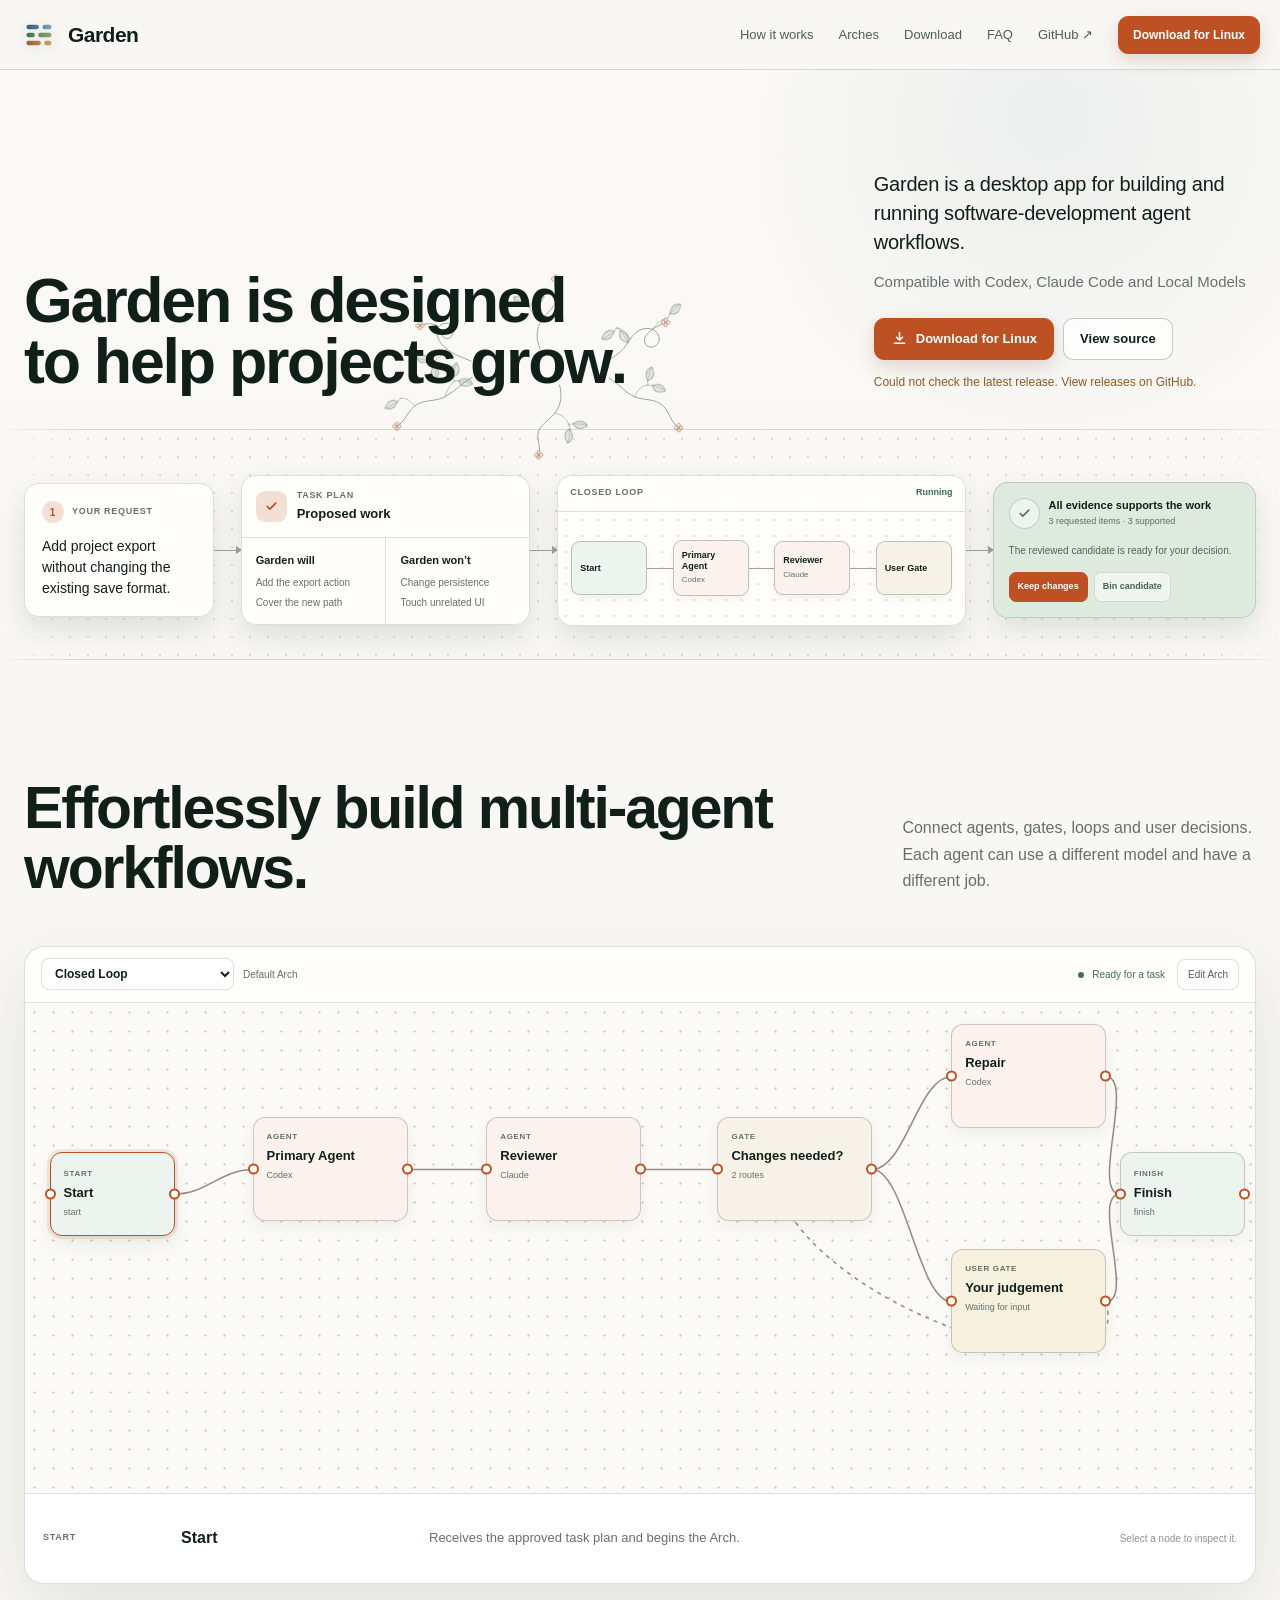
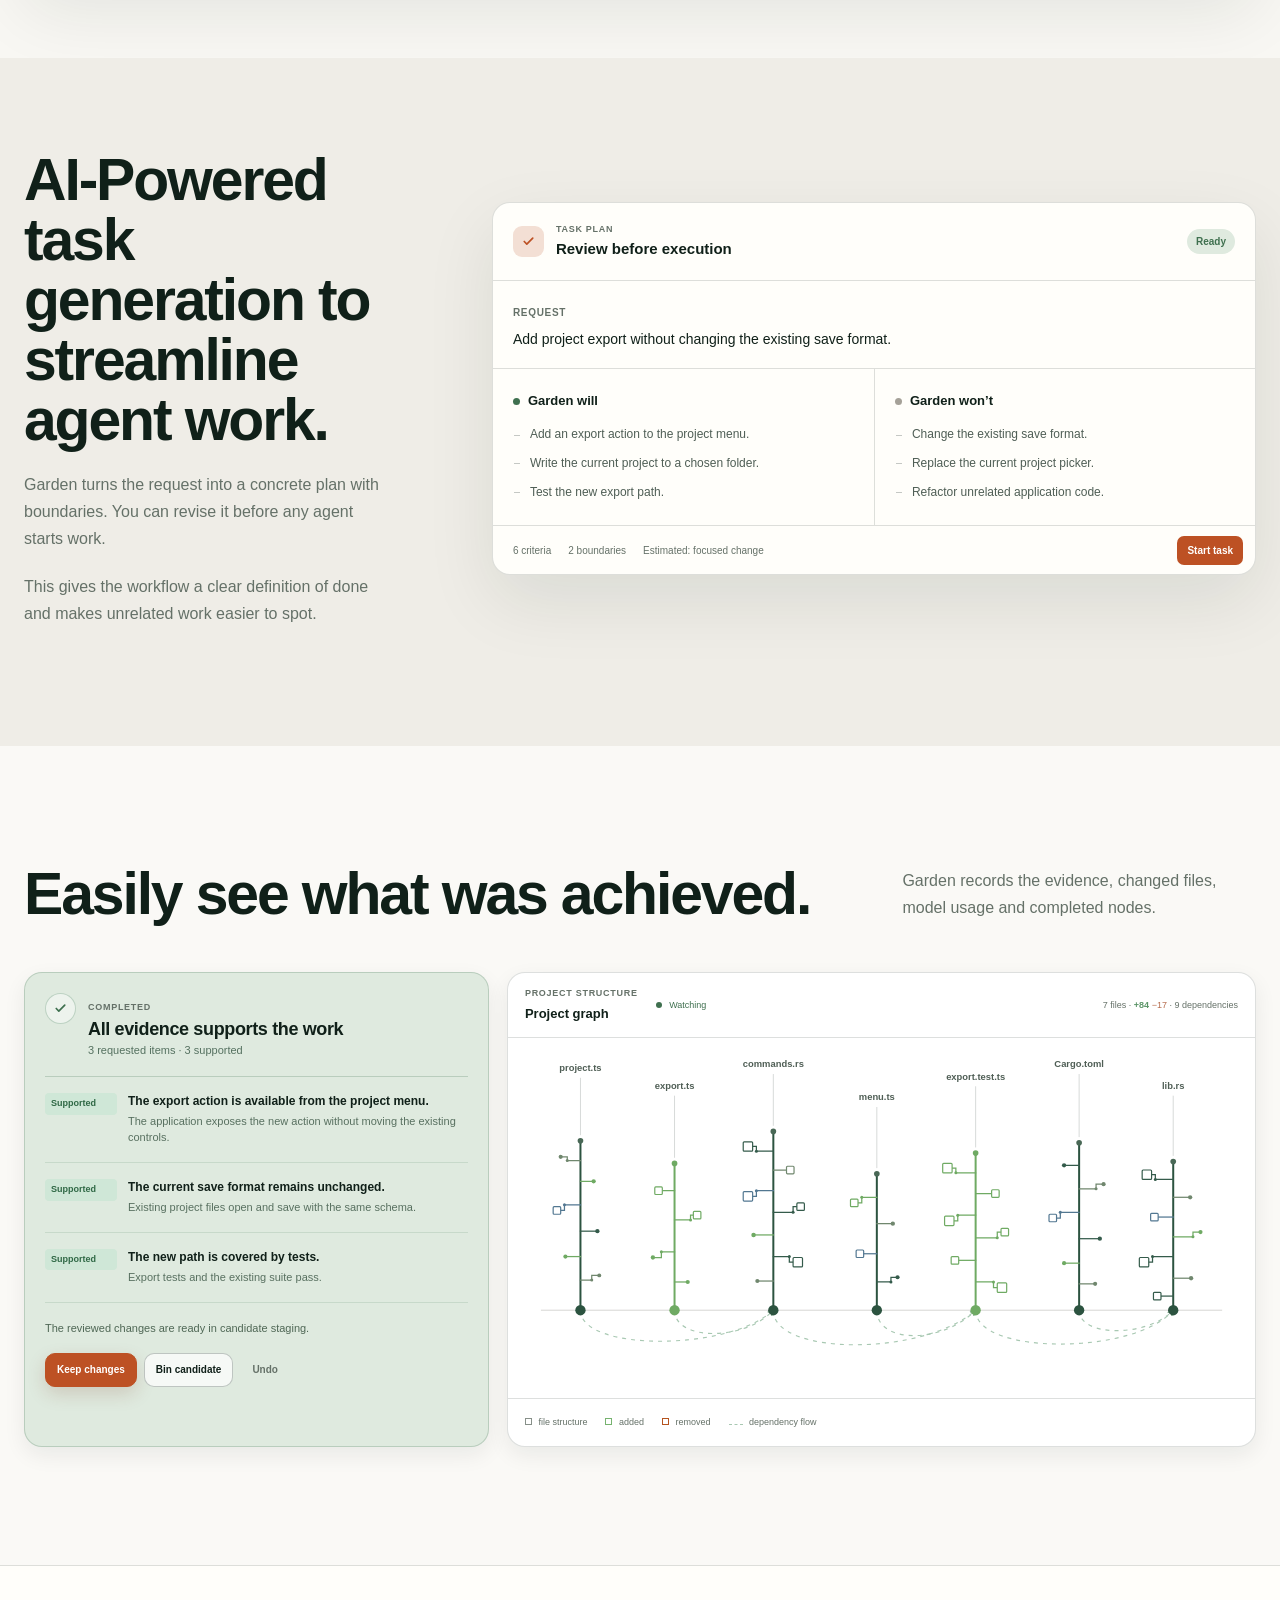
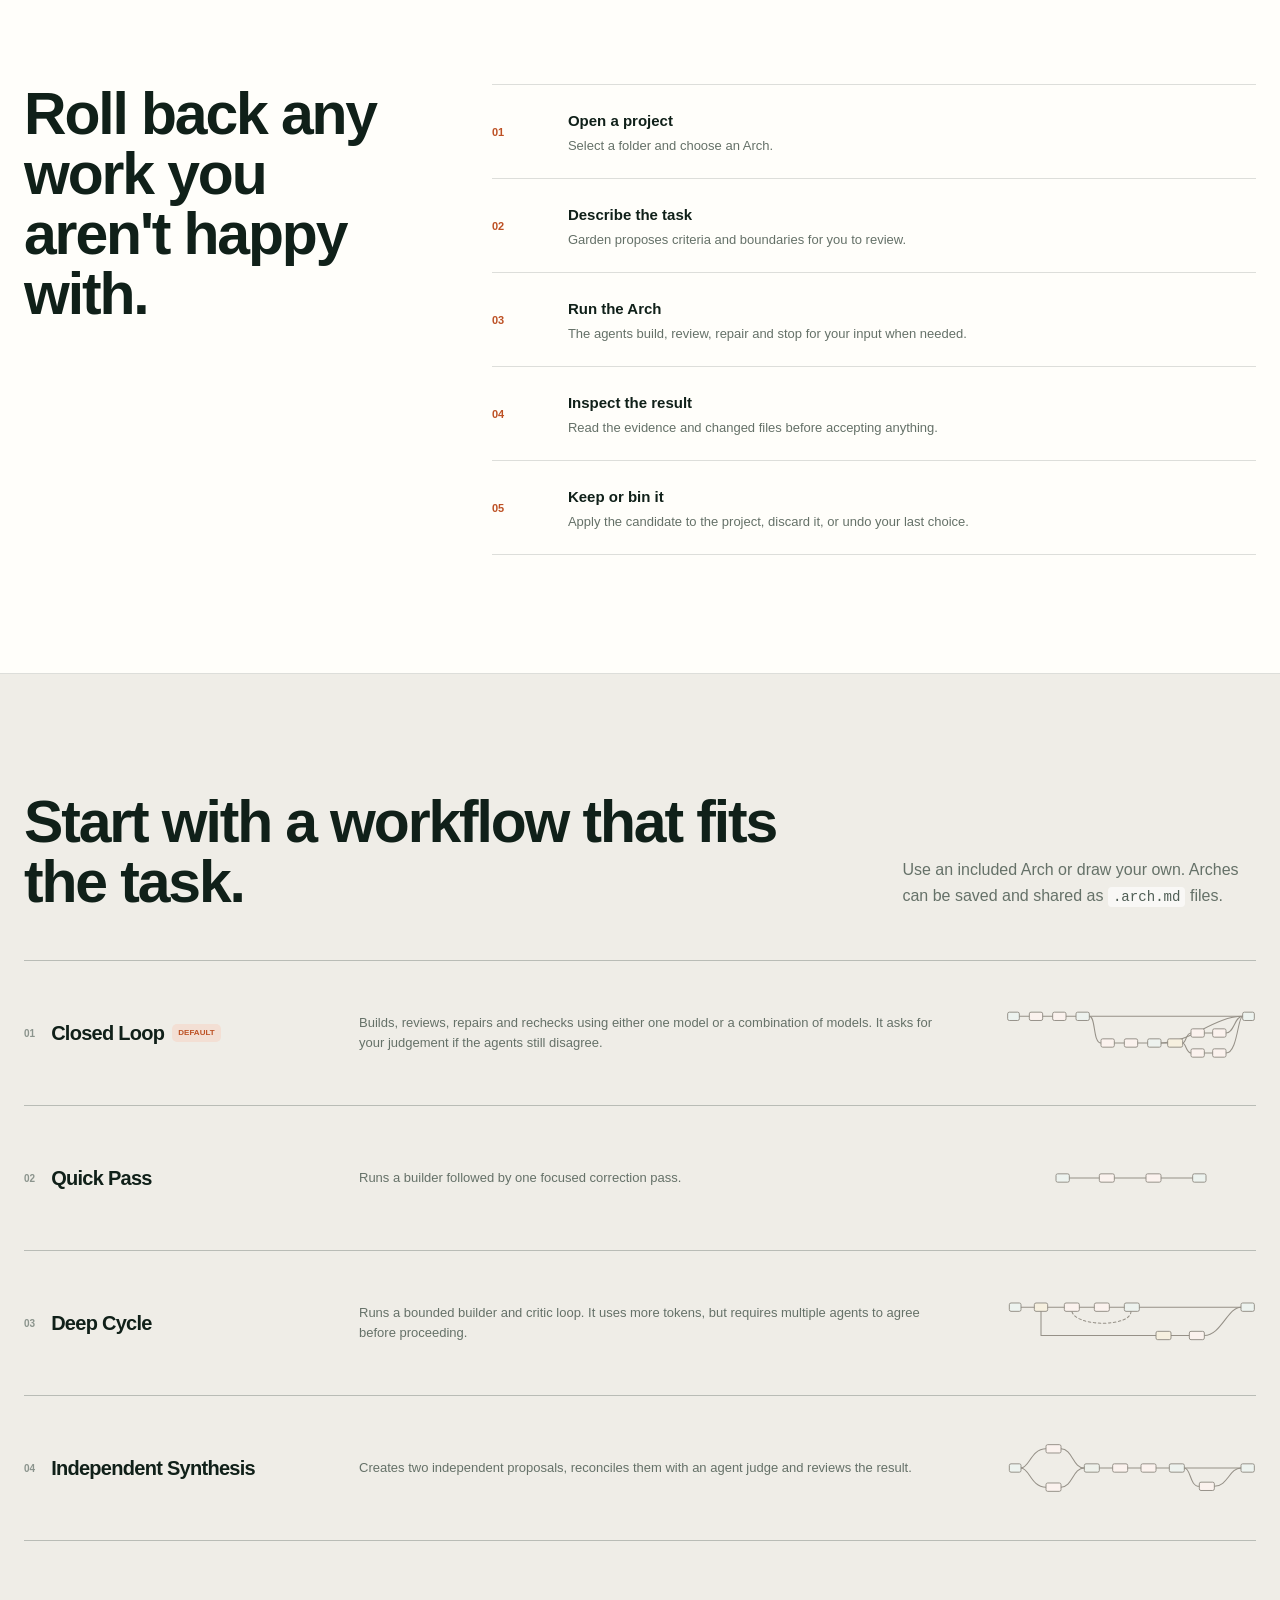
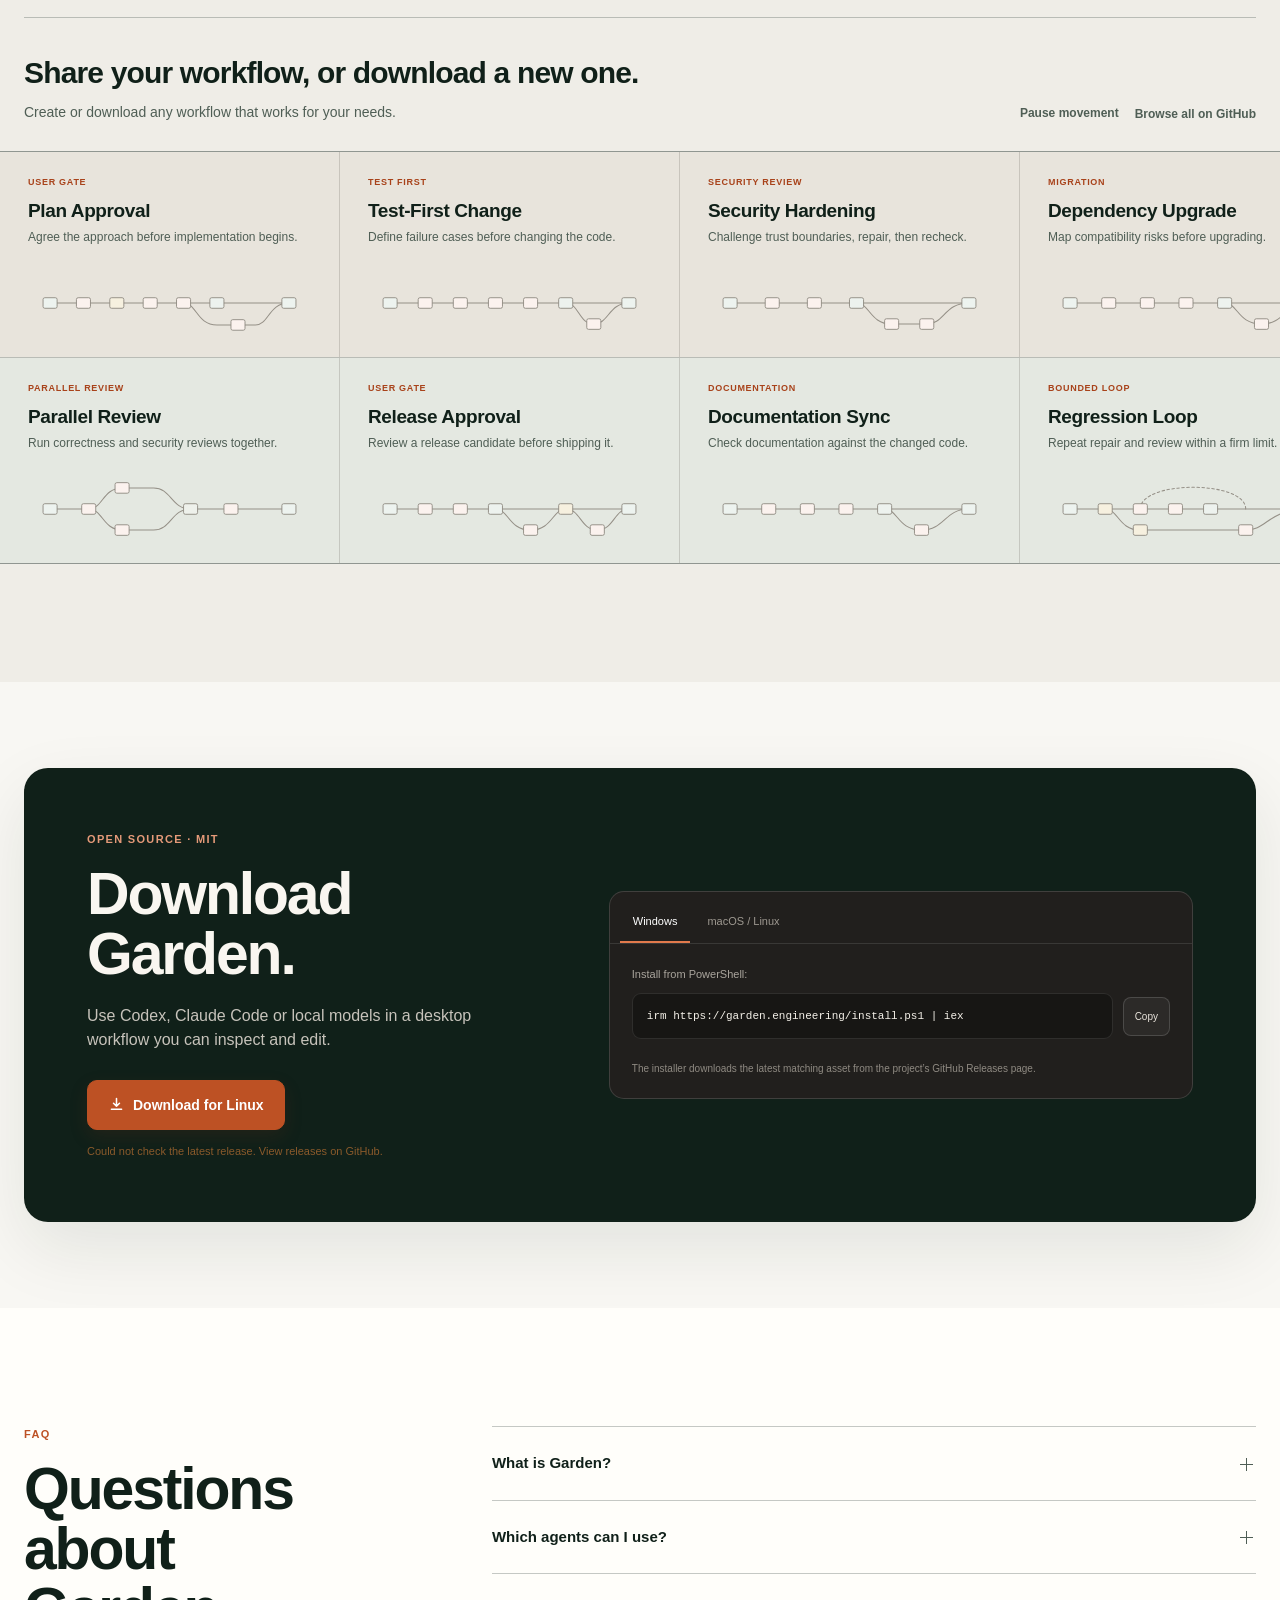
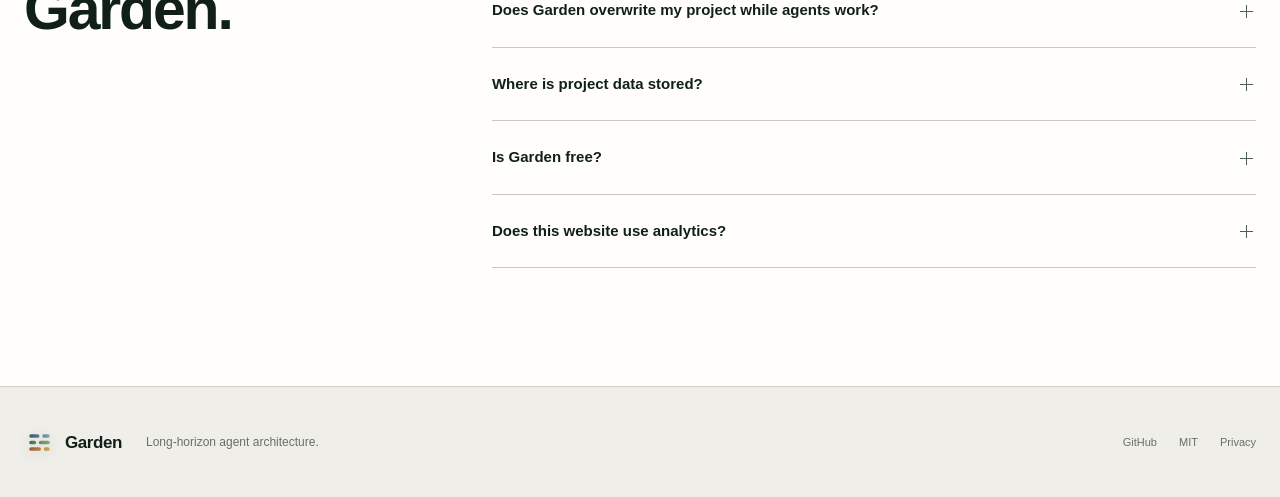
==== commit f5bd8783: "feat: add animated wildflower hero" ====
--- a/index.html
+++ b/index.html
@@ -53,7 +53,60 @@
     <section class="hero" id="top" aria-labelledby="hero-title">
       <div class="hero-copy page-width">
         <div>
-          <h1 id="hero-title">Garden is designed<br>to help projects grow.</h1>
+          <h1 id="hero-title">Garden is designed<br>to help projects <span class="growing-word" data-growing-word><span class="growing-word-text">grow</span><svg class="growth-drawing" viewBox="0 0 240 124" aria-hidden="true" focusable="false">
+            <g class="growth-stems">
+              <path class="growth-stem growth-stem-loop" pathLength="1" d="M30 63C18 58 8 55-2 47C-15 37-18 22-9 16C0 10 9 18 6 28C3 37-8 35-9 26C-11 15-24 12-36 17"/>
+              <path class="growth-stem" pathLength="1" d="M31 84C18 91 9 102-4 109C-17 116-32 112-43 121C-53 129-55 141-66 147"/>
+              <path class="growth-stem" pathLength="1" d="M119 47C113 34 114 21 121 10C128 -1 139 -6 140 -18C141 -28 135 -34 139 -43"/>
+              <path class="growth-stem growth-stem-loop" pathLength="1" d="M208 61C220 55 229 46 235 35C242 24 253 18 264 22C274 26 276 38 268 43C260 48 252 42 254 34C257 24 270 18 281 13"/>
+              <path class="growth-stem" pathLength="1" d="M208 85C221 92 229 104 241 109C253 114 267 111 277 120C287 129 287 142 298 149"/>
+              <path class="growth-stem" pathLength="1" d="M144 94C148 107 146 120 138 130C130 140 117 146 116 158C115 168 121 174 117 184"/>
+            </g>
+            <g class="growth-branches">
+              <path class="growth-branch" pathLength="1" data-growth-stem="0" data-growth-at="0.28" d="M-2 47C-8 55-12 60-18 63"/>
+              <path class="growth-branch" pathLength="1" data-growth-stem="1" data-growth-at="0.34" d="M-4 109C-1 99 3 94 8 89"/>
+              <path class="growth-branch" pathLength="1" data-growth-stem="1" data-growth-at="0.68" d="M-43 121C-49 113-55 110-61 111"/>
+              <path class="growth-branch" pathLength="1" data-growth-stem="2" data-growth-at="0.38" d="M121 10C112 5 107 0 105 -7"/>
+              <path class="growth-branch" pathLength="1" data-growth-stem="3" data-growth-at="0.35" d="M235 35C230 25 224 21 218 20"/>
+              <path class="growth-branch" pathLength="1" data-growth-stem="3" data-growth-at="0.70" d="M264 22C270 13 277 8 284 7"/>
+              <path class="growth-branch" pathLength="1" data-growth-stem="4" data-growth-at="0.45" d="M241 109C245 99 251 94 258 94"/>
+              <path class="growth-branch" pathLength="1" data-growth-stem="5" data-growth-at="0.42" d="M138 130C148 132 154 138 156 145"/>
+            </g>
+            <g class="growth-leaves">
+              <g class="growth-leaf" data-growth-stem="0" data-growth-at="0.28" transform="translate(-18 63) rotate(-150)"><path class="growth-leaf-petiole" d="M0 0L5-3"/><path class="growth-leaf-shape" d="M5-3C9-10 17-12 23-7C19 0 11 3 5-3Z"/><path class="growth-leaf-vein" d="M5-3C11-5 17-7 22-7"/></g>
+              <g class="growth-leaf" data-growth-stem="0" data-growth-at="0.28" data-growth-optional transform="translate(-18 63) rotate(105)"><path class="growth-leaf-petiole" d="M0 0L5-3"/><path class="growth-leaf-shape" d="M5-3C9-10 17-12 23-7C19 0 11 3 5-3Z"/><path class="growth-leaf-vein" d="M5-3C11-5 17-7 22-7"/></g>
+              <g class="growth-leaf" data-growth-stem="1" data-growth-at="0.34" transform="translate(8 89) rotate(-65)"><path class="growth-leaf-petiole" d="M0 0L5-3"/><path class="growth-leaf-shape" d="M5-3C9-10 17-12 23-7C19 0 11 3 5-3Z"/><path class="growth-leaf-vein" d="M5-3C11-5 17-7 22-7"/></g>
+              <g class="growth-leaf" data-growth-stem="1" data-growth-at="0.34" data-growth-optional transform="translate(8 89) rotate(25)"><path class="growth-leaf-petiole" d="M0 0L5-3"/><path class="growth-leaf-shape" d="M5-3C9-10 17-12 23-7C19 0 11 3 5-3Z"/><path class="growth-leaf-vein" d="M5-3C11-5 17-7 22-7"/></g>
+              <g class="growth-leaf" data-growth-stem="1" data-growth-at="0.68" transform="translate(-61 111) rotate(165)"><path class="growth-leaf-petiole" d="M0 0L5-3"/><path class="growth-leaf-shape" d="M5-3C9-10 17-12 23-7C19 0 11 3 5-3Z"/><path class="growth-leaf-vein" d="M5-3C11-5 17-7 22-7"/></g>
+              <g class="growth-leaf" data-growth-stem="2" data-growth-at="0.38" transform="translate(105 -7) rotate(-130)"><path class="growth-leaf-petiole" d="M0 0L5-3"/><path class="growth-leaf-shape" d="M5-3C9-10 17-12 23-7C19 0 11 3 5-3Z"/><path class="growth-leaf-vein" d="M5-3C11-5 17-7 22-7"/></g>
+              <g class="growth-leaf" data-growth-stem="2" data-growth-at="0.38" data-growth-optional transform="translate(105 -7) rotate(-20)"><path class="growth-leaf-petiole" d="M0 0L5-3"/><path class="growth-leaf-shape" d="M5-3C9-10 17-12 23-7C19 0 11 3 5-3Z"/><path class="growth-leaf-vein" d="M5-3C11-5 17-7 22-7"/></g>
+              <g class="growth-leaf" data-growth-stem="3" data-growth-at="0.35" transform="translate(218 20) rotate(160)"><path class="growth-leaf-petiole" d="M0 0L5-3"/><path class="growth-leaf-shape" d="M5-3C9-10 17-12 23-7C19 0 11 3 5-3Z"/><path class="growth-leaf-vein" d="M5-3C11-5 17-7 22-7"/></g>
+              <g class="growth-leaf" data-growth-stem="3" data-growth-at="0.35" data-growth-optional transform="translate(218 20) rotate(70)"><path class="growth-leaf-petiole" d="M0 0L5-3"/><path class="growth-leaf-shape" d="M5-3C9-10 17-12 23-7C19 0 11 3 5-3Z"/><path class="growth-leaf-vein" d="M5-3C11-5 17-7 22-7"/></g>
+              <g class="growth-leaf" data-growth-stem="3" data-growth-at="0.70" transform="translate(284 7) rotate(-30)"><path class="growth-leaf-petiole" d="M0 0L5-3"/><path class="growth-leaf-shape" d="M5-3C9-10 17-12 23-7C19 0 11 3 5-3Z"/><path class="growth-leaf-vein" d="M5-3C11-5 17-7 22-7"/></g>
+              <g class="growth-leaf" data-growth-stem="4" data-growth-at="0.45" transform="translate(258 94) rotate(35)"><path class="growth-leaf-petiole" d="M0 0L5-3"/><path class="growth-leaf-shape" d="M5-3C9-10 17-12 23-7C19 0 11 3 5-3Z"/><path class="growth-leaf-vein" d="M5-3C11-5 17-7 22-7"/></g>
+              <g class="growth-leaf" data-growth-stem="4" data-growth-at="0.45" transform="translate(258 94) rotate(-60)"><path class="growth-leaf-petiole" d="M0 0L5-3"/><path class="growth-leaf-shape" d="M5-3C9-10 17-12 23-7C19 0 11 3 5-3Z"/><path class="growth-leaf-vein" d="M5-3C11-5 17-7 22-7"/></g>
+              <g class="growth-leaf" data-growth-stem="5" data-growth-at="0.42" transform="translate(156 145) rotate(110)"><path class="growth-leaf-petiole" d="M0 0L5-3"/><path class="growth-leaf-shape" d="M5-3C9-10 17-12 23-7C19 0 11 3 5-3Z"/><path class="growth-leaf-vein" d="M5-3C11-5 17-7 22-7"/></g>
+              <g class="growth-leaf" data-growth-stem="5" data-growth-at="0.42" transform="translate(156 145) rotate(20)"><path class="growth-leaf-petiole" d="M0 0L5-3"/><path class="growth-leaf-shape" d="M5-3C9-10 17-12 23-7C19 0 11 3 5-3Z"/><path class="growth-leaf-vein" d="M5-3C11-5 17-7 22-7"/></g>
+            </g>
+            <g class="growth-flower growth-bloom" data-growth-stem="0" transform="translate(-36 17)">
+              <circle cy="-3.2" r="2.2"/><circle cx="3.2" r="2.2"/><circle cy="3.2" r="2.2"/><circle cx="-3.2" r="2.2"/><circle class="flower-centre" r="1"/>
+            </g>
+            <g class="growth-flower growth-bloom" data-growth-stem="1" transform="translate(-66 147)">
+              <circle cy="-3.2" r="2.2"/><circle cx="3.2" r="2.2"/><circle cy="3.2" r="2.2"/><circle cx="-3.2" r="2.2"/><circle class="flower-centre" r="1"/>
+            </g>
+            <g class="growth-flower growth-bloom" data-growth-stem="2" transform="translate(139 -43)">
+              <circle cy="-3.2" r="2.2"/><circle cx="3.2" r="2.2"/><circle cy="3.2" r="2.2"/><circle cx="-3.2" r="2.2"/><circle class="flower-centre" r="1"/>
+            </g>
+            <g class="growth-flower growth-bloom" data-growth-stem="3" transform="translate(281 13)">
+              <circle cy="-3.2" r="2.2"/><circle cx="3.2" r="2.2"/><circle cy="3.2" r="2.2"/><circle cx="-3.2" r="2.2"/><circle class="flower-centre" r="1"/>
+            </g>
+            <g class="growth-flower growth-bloom" data-growth-stem="4" transform="translate(298 149)">
+              <circle cy="-3.2" r="2.2"/><circle cx="3.2" r="2.2"/><circle cy="3.2" r="2.2"/><circle cx="-3.2" r="2.2"/><circle class="flower-centre" r="1"/>
+            </g>
+            <g class="growth-flower growth-bloom" data-growth-stem="5" transform="translate(117 184)">
+              <circle cy="-3.2" r="2.2"/><circle cx="3.2" r="2.2"/><circle cy="3.2" r="2.2"/><circle cx="-3.2" r="2.2"/><circle class="flower-centre" r="1"/>
+            </g>
+          </svg></span>.</h1>
         </div>
         <div class="hero-intro">
           <p>Garden is a desktop app for building and running software-development agent workflows.</p>
--- a/styles.css
+++ b/styles.css
@@ -4,21 +4,21 @@
   --ink-soft: #4f5e55;
   --muted: #657168;
   --faint: #8b948d;
-  --canvas: #f3f0e7;
-  --surface: #fffdf7;
-  --surface-alt: #eae8df;
+  --canvas: #f8f7f3;
+  --surface: #fffefa;
+  --surface-alt: #f1efea;
   --line: rgba(16, 32, 25, 0.14);
   --line-strong: rgba(16, 32, 25, 0.24);
-  --orange: #985c3a;
-  --orange-dark: #7e482e;
-  --orange-soft: #ecddd2;
+  --orange: #bd5124;
+  --orange-dark: #a8421a;
+  --orange-soft: #f3dfd4;
   --green: #3f704f;
   --green-soft: #dfeadf;
   --green-line: rgba(63, 112, 79, 0.24);
   --blue: #315a7a;
-  --agent: #f5eae3;
-  --gate: #edf1e2;
-  --terminal: #e4edf1;
+  --agent: #fbf2ee;
+  --gate: #f6f2e8;
+  --terminal: #edf3ef;
   --shadow-small: 0 8px 22px rgba(16, 32, 25, 0.07);
   --shadow-large: 0 26px 70px rgba(16, 32, 25, 0.09);
   --page: 1240px;
@@ -71,7 +71,7 @@
   z-index: 100;
   height: 70px;
   border-bottom: 1px solid var(--line);
-  background: rgba(243, 240, 231, 0.92);
+  background: rgba(248, 247, 243, 0.92);
   backdrop-filter: blur(16px);
 }
 .site-header.is-stuck { box-shadow: 0 8px 22px rgba(16, 32, 25, 0.04); }
@@ -111,8 +111,10 @@
 }
 .button:hover { border-color: rgba(55, 50, 44, 0.36); background: white; transform: translateY(-1px); }
 .button:focus-visible, .arch-node:focus-visible, button:focus-visible, summary:focus-visible, a:focus-visible { outline: 3px solid rgba(49, 90, 122, 0.28); outline-offset: 3px; }
-.button-primary { color: white; border-color: var(--orange); background: var(--orange); box-shadow: 0 7px 18px rgba(88, 49, 32, 0.17); }
-.button-primary:hover { color: white; border-color: var(--orange-dark); background: var(--orange-dark); box-shadow: 0 10px 22px rgba(88, 49, 32, 0.2); }
+.button-primary,
+.button-download { color: white; border-color: var(--orange); background: var(--orange); box-shadow: 0 7px 18px rgba(118, 50, 23, 0.17); }
+.button-primary:hover,
+.button-download:hover { color: white; border-color: var(--orange-dark); background: var(--orange-dark); box-shadow: 0 10px 22px rgba(118, 50, 23, 0.2); }
 .button-small { min-height: 38px; padding-inline: 14px; font-size: 12px; }
 .button-large { min-height: 50px; padding-inline: 20px; font-size: 14px; }
 .button svg { width: 17px; height: 17px; fill: none; stroke: currentColor; stroke-width: 1.8; stroke-linecap: round; stroke-linejoin: round; }
@@ -134,6 +136,7 @@
 
 .hero {
   overflow: hidden;
+  isolation: isolate;
   padding: 100px 0 34px;
   background:
     radial-gradient(circle at 82% 7%, rgba(49, 90, 122, 0.07), transparent 28%),
@@ -141,6 +144,34 @@
 }
 .hero-copy { display: grid; grid-template-columns: minmax(0, 1.45fr) minmax(340px, 0.72fr); align-items: end; gap: 80px; }
 .hero-copy h1 { max-width: 830px; font-size: clamp(50px, 4.9vw, 72px); }
+.growing-word { position: relative; display: inline-block; }
+.growing-word-text { position: relative; }
+.growth-drawing { position: absolute; z-index: -1; left: -16%; top: -47%; width: 132%; height: 190%; overflow: visible; pointer-events: none; }
+.growth-stem, .growth-branch, .growth-leaf path, .growth-flower circle { vector-effect: non-scaling-stroke; }
+.growth-stem { fill: none; stroke: #82947f; stroke-width: 0.9; stroke-linecap: round; stroke-linejoin: round; opacity: 0.88; }
+.growth-branch { fill: none; stroke: #879884; stroke-width: 0.68; stroke-linecap: round; stroke-linejoin: round; opacity: 0.78; }
+.growth-leaf-petiole { fill: none; stroke: #879884; stroke-width: 0.58; stroke-linecap: round; }
+.growth-leaf-shape { fill: rgba(135, 152, 132, 0.18); stroke: #879884; stroke-width: 0.74; stroke-linejoin: round; }
+.growth-leaf-vein { fill: none; stroke: #879884; stroke-width: 0.42; stroke-linecap: round; opacity: 0.7; }
+.growth-leaf.is-dormant { display: none; }
+.growth-flower { --flower-color: #b47f68; }
+.growth-flower circle { fill: rgba(248, 247, 243, 0.86); stroke: var(--flower-color); stroke-width: 0.75; }
+.growth-flower .flower-centre { fill: #c2a263; stroke: none; }
+.growing-word.can-grow .growth-stem { stroke-dasharray: 1; stroke-dashoffset: 1; }
+.growing-word.can-grow .growth-branch { stroke-dasharray: 1; stroke-dashoffset: 1; }
+.growing-word.can-grow .growth-bloom { opacity: 0; }
+.growing-word.can-grow .growth-leaf-petiole { opacity: 0; }
+.growing-word.can-grow .growth-leaf-shape { opacity: 0; transform-box: fill-box; transform-origin: center; transform: scale(0.2); }
+.growing-word.can-grow .growth-leaf-vein { opacity: 0; }
+.growing-word.is-growing .growth-stem { animation: growth-draw 4200ms cubic-bezier(0.16, 1, 0.3, 1) var(--stem-delay, 0ms) forwards; }
+.growing-word.is-growing .growth-branch { animation: growth-draw 900ms cubic-bezier(0.16, 1, 0.3, 1) var(--branch-delay, 0ms) forwards; }
+.growing-word.is-growing .growth-leaf-petiole { animation: growth-flower-open 280ms ease-out var(--bloom-delay) forwards; }
+.growing-word.is-growing .growth-leaf-shape { animation: growth-bloom 620ms cubic-bezier(0.16, 1, 0.3, 1) var(--bloom-delay) forwards; }
+.growing-word.is-growing .growth-leaf-vein { animation: growth-flower-open 360ms ease-out var(--vein-delay) forwards; }
+.growing-word.is-growing .growth-flower { animation: growth-flower-open 720ms cubic-bezier(0.16, 1, 0.3, 1) var(--bloom-delay) forwards; }
+@keyframes growth-draw { to { stroke-dashoffset: 0; } }
+@keyframes growth-bloom { to { opacity: 1; transform: scale(1); } }
+@keyframes growth-flower-open { to { opacity: 1; } }
 .hero-intro > p:first-child { margin: 0; color: var(--ink); font-size: 20px; line-height: 1.45; letter-spacing: -0.012em; }
 .hero-detail { margin: 14px 0 24px; color: var(--muted); font-size: 15px; }
 .hero-actions { display: flex; gap: 9px; align-items: center; }
@@ -204,7 +235,7 @@
 .evidence-card > p { margin: 14px 0; color: #4f6755; font-size: 10px; }
 .evidence-actions { display: flex; gap: 6px; }
 .evidence-actions span { padding: 7px 8px; border: 1px solid rgba(61, 123, 85, 0.2); border-radius: 7px; color: #45634e; background: rgba(255,255,255,0.52); font-size: 9px; font-weight: 700; }
-.evidence-actions span:first-child { color: white; border-color: var(--green); background: var(--green); }
+.evidence-actions span:first-child { color: white; border-color: var(--orange); background: var(--orange); }
 
 .section-heading { margin-bottom: 48px; }
 .split-heading { display: grid; grid-template-columns: minmax(0, 1.4fr) minmax(300px, 0.62fr); align-items: end; gap: 80px; }
@@ -267,7 +298,7 @@
 .arch-inspector p { margin: 0; color: var(--muted); font-size: 13px; }
 .inspector-hint { color: var(--faint); font-size: 10px; }
 
-.planning-section { padding-top: 92px; background: #ebe9df; }
+.planning-section { padding-top: 92px; background: #efede7; }
 .planning-layout { display: grid; grid-template-columns: minmax(280px, 0.65fr) minmax(580px, 1.35fr); align-items: center; gap: 100px; }
 .task-plan-large { overflow: hidden; border: 1px solid var(--line); border-radius: 18px; background: var(--surface); box-shadow: var(--shadow-large); }
 .task-plan-header { min-height: 78px; padding: 17px 20px; display: flex; align-items: center; gap: 12px; border-bottom: 1px solid var(--line); }
@@ -346,7 +377,7 @@
 .run-list strong { font-size: 15px; }
 .run-list p { margin: 3px 0 0; color: var(--muted); font-size: 13px; }
 
-.arches-section { background: #ebe9df; }
+.arches-section { background: #efede7; }
 .split-heading code { padding: 2px 5px; border-radius: 4px; color: var(--ink-soft); background: rgba(255,255,255,0.65); font-size: 0.88em; }
 .arch-list { border-top: 1px solid var(--line-strong); }
 .arch-option { position: relative; min-height: 145px; display: grid; grid-template-columns: 280px minmax(300px, 1fr) 250px; align-items: center; gap: 55px; border-bottom: 1px solid var(--line-strong); }
@@ -379,8 +410,8 @@
 .arch-library-all { flex: none; color: var(--ink-soft); font-size: 12px; font-weight: 680; text-decoration: none; }
 .arch-library-all:hover { color: var(--orange-dark); text-decoration: underline; }
 .arch-marquee { display: grid; gap: 1px; overflow: hidden; border-top: 1px solid var(--line-strong); border-bottom: 1px solid var(--line-strong); background: var(--line-strong); }
-.arch-marquee-row { display: flex; overflow-x: auto; overscroll-behavior-inline: contain; scrollbar-width: thin; background: #e4e9e8; }
-.arch-marquee-row-reverse { background: #e7eadf; }
+.arch-marquee-row { display: flex; overflow-x: auto; overscroll-behavior-inline: contain; scrollbar-width: thin; background: #e8e4dc; }
+.arch-marquee-row-reverse { background: #e4e8e1; }
 .arch-marquee-group { min-width: max-content; display: flex; padding-right: 1px; }
 .arch-library-tile { width: 340px; min-height: 205px; padding: 24px 28px 18px; display: grid; grid-template-rows: auto auto auto 1fr; border-right: 1px solid rgba(101, 96, 87, 0.24); color: var(--ink); text-decoration: none; transition: color 160ms ease, background 160ms ease; }
 .arch-library-tile:hover { color: var(--orange-dark); background: rgba(255, 254, 250, 0.35); }
@@ -514,6 +545,7 @@
   .section { padding: 72px 0; }
   h1 { font-size: clamp(45px, 13vw, 62px); }
   .hero-copy h1 { font-size: clamp(43px, 12vw, 54px); }
+  .growth-drawing { left: -12%; width: 124%; }
   h2 { font-size: clamp(37px, 10vw, 49px); }
   .brand { font-size: 19px; }
   .brand img { width: 35px; height: 35px; }
@@ -579,4 +611,10 @@
   *, *::before, *::after { scroll-behavior: auto !important; animation-duration: 0.01ms !important; animation-iteration-count: 1 !important; transition-duration: 0.01ms !important; }
   .run-stage.can-animate [data-run-step] { opacity: 1; transform: none; }
   .arch-marquee-toggle { display: none; }
-}
+  .growing-word .growth-stem { stroke-dashoffset: 0; }
+  .growing-word .growth-branch { stroke-dashoffset: 0; }
+  .growing-word .growth-bloom { opacity: 1; }
+  .growing-word .growth-leaf-petiole { opacity: 1; }
+  .growing-word .growth-leaf-shape { opacity: 1; transform: none; }
+  .growing-word .growth-leaf-vein { opacity: 0.7; }
+}
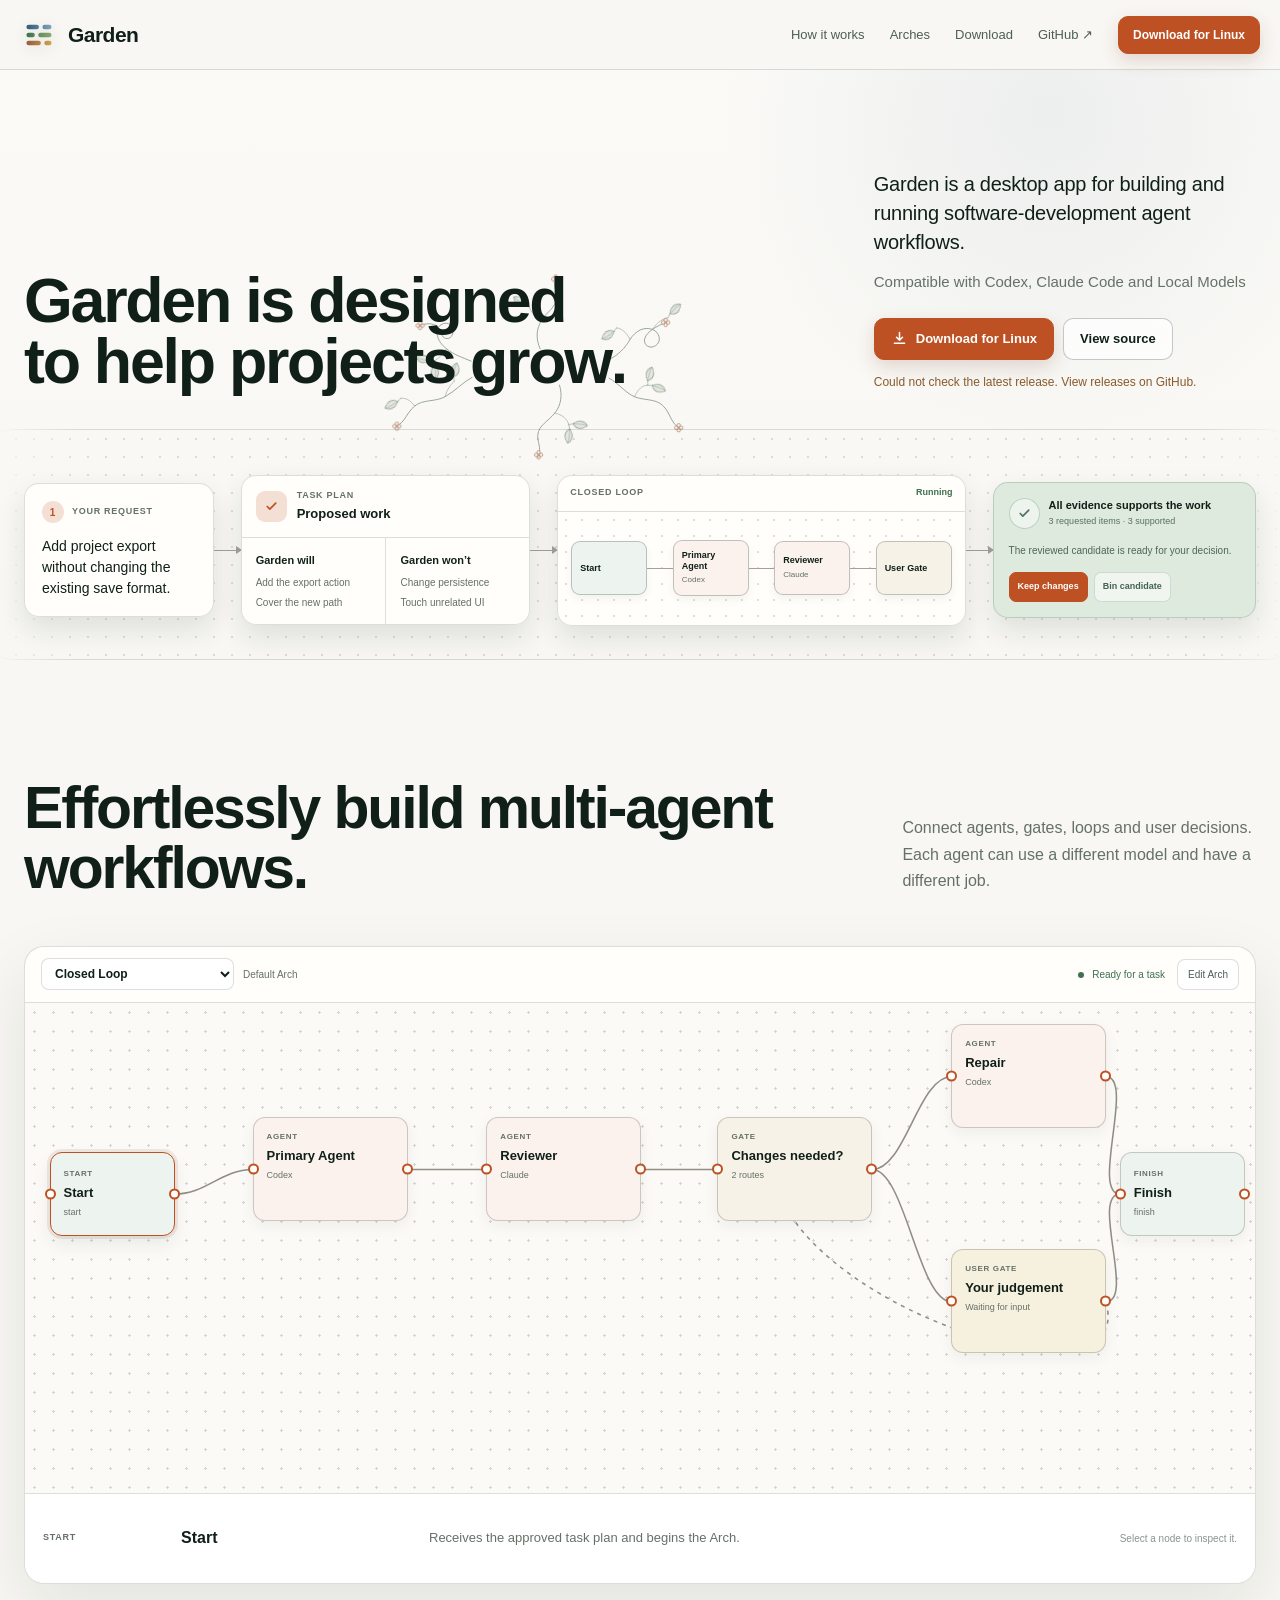
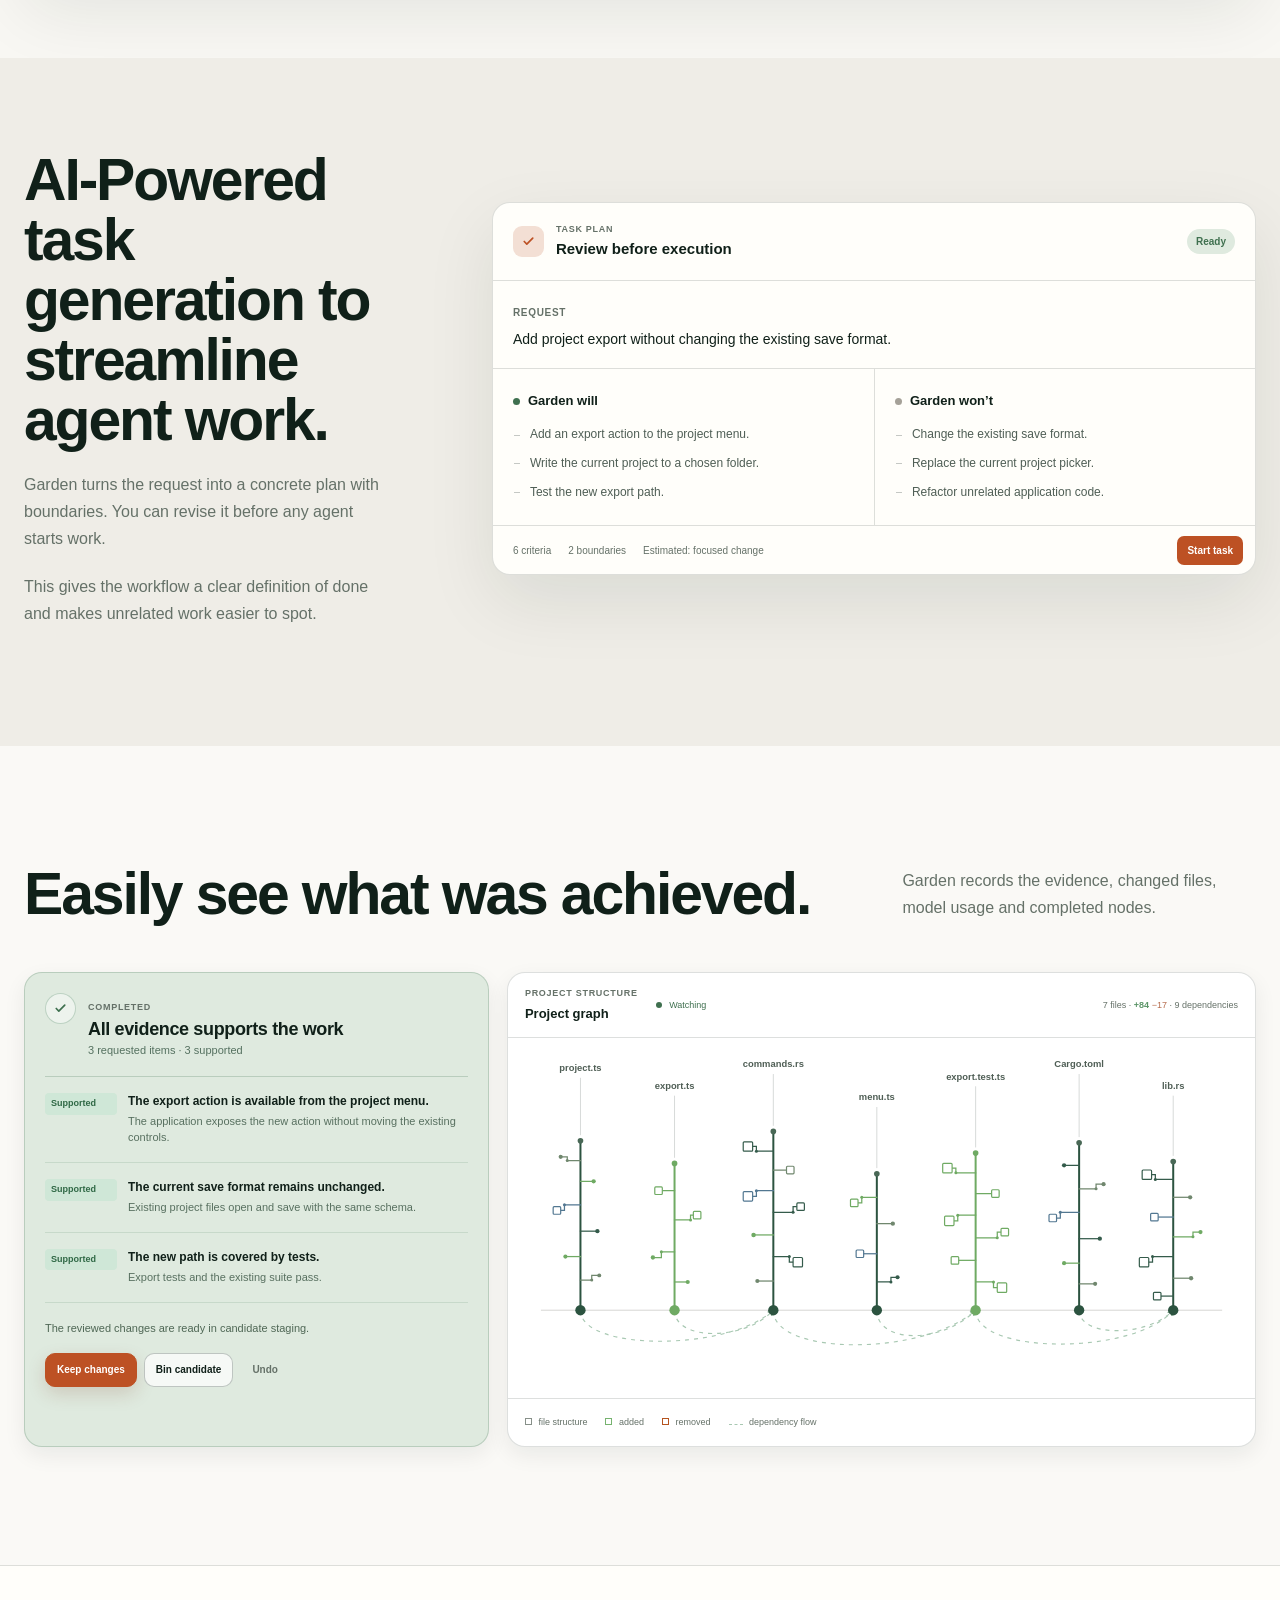
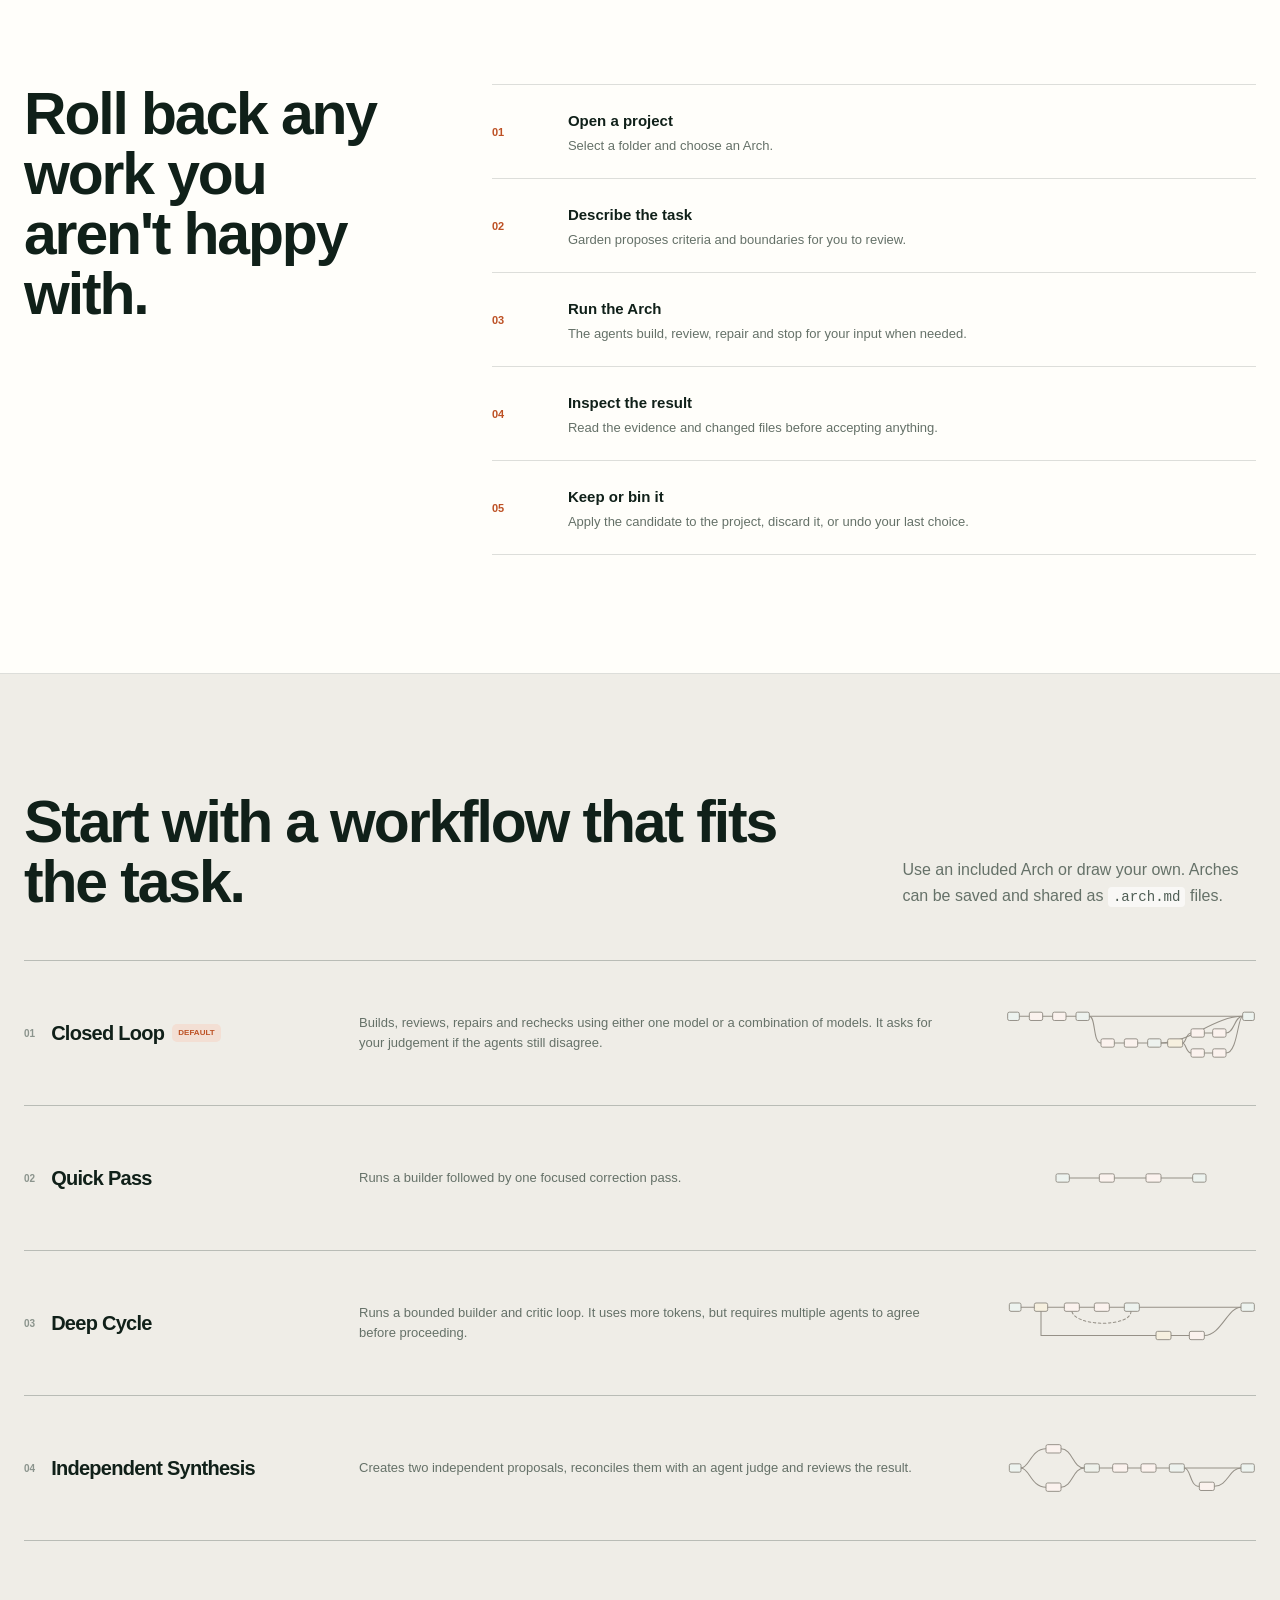
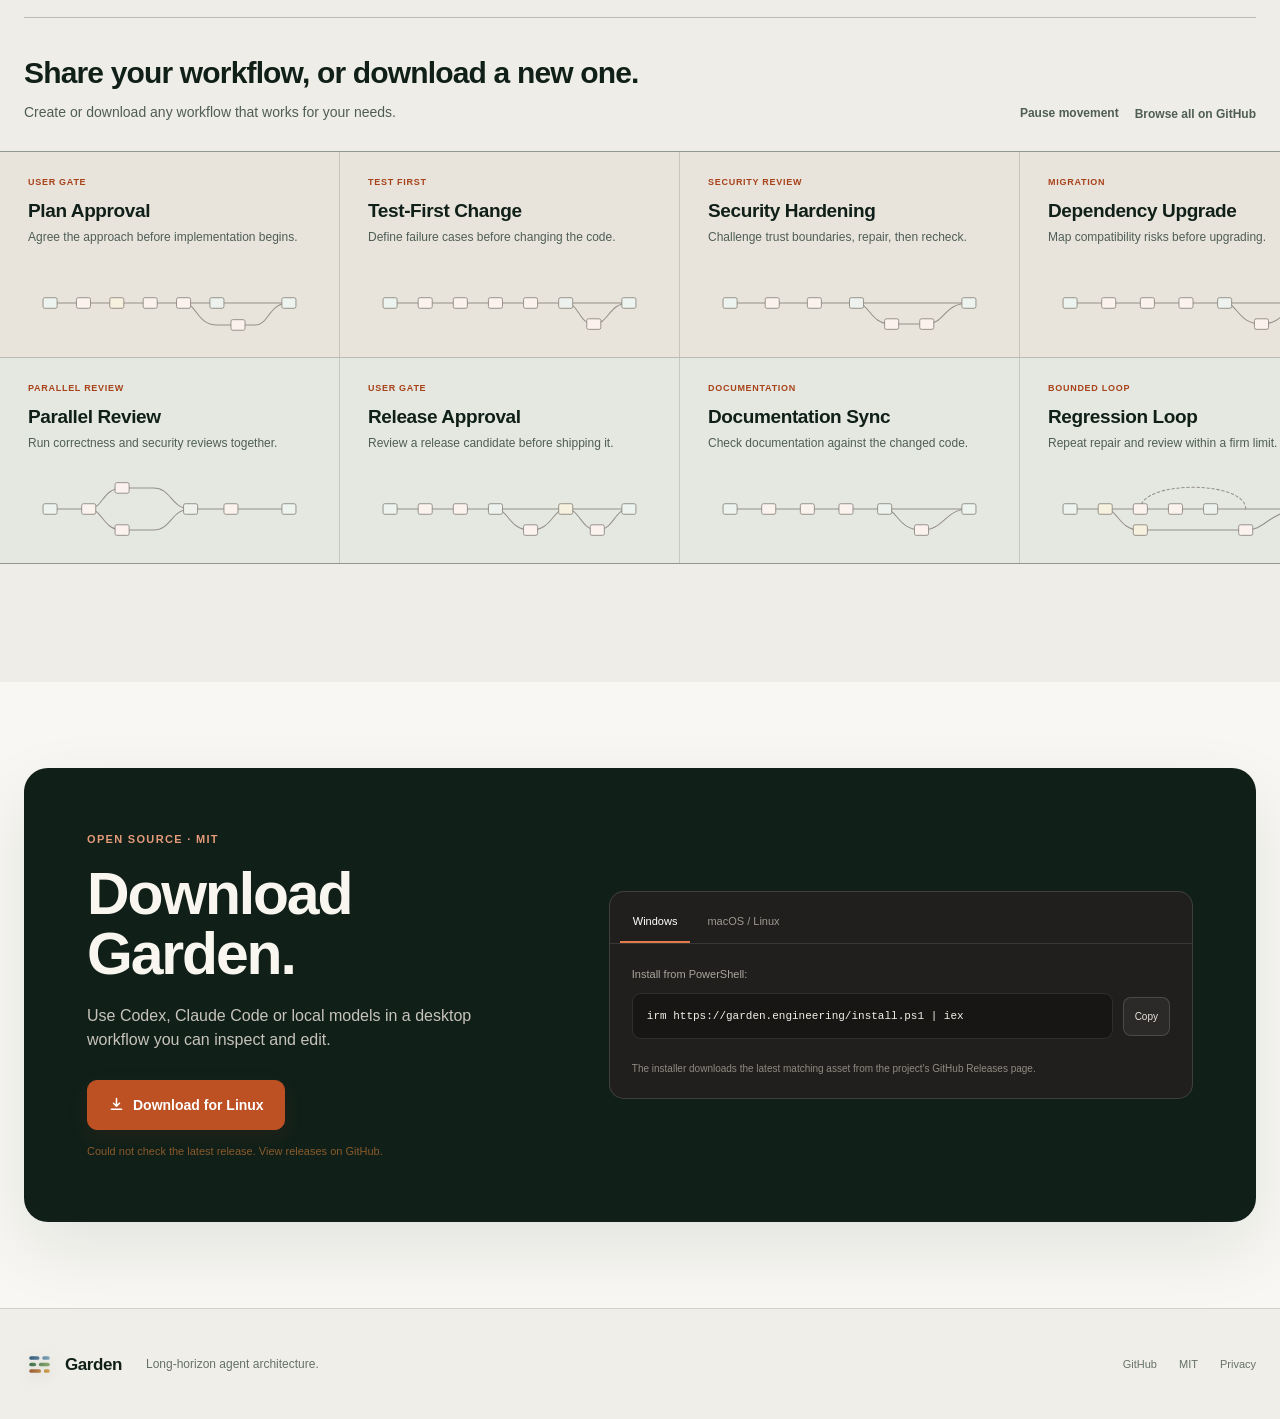
==== commit 809a0b75: "Remove FAQ from website" ====
--- a/index.html
+++ b/index.html
@@ -40,7 +40,6 @@
         <a href="#how-it-works">How it works</a>
         <a href="#arches">Arches</a>
         <a href="#download">Download</a>
-        <a href="#faq">FAQ</a>
         <a href="https://github.com/willfromlondon/garden">GitHub <span aria-hidden="true">↗</span></a>
         <a class="button button-small button-download" href="https://github.com/willfromlondon/garden/releases" data-download-link>
           <span data-download-label>Download Garden</span>
@@ -583,19 +582,6 @@
       </div>
     </section>
 
-    <section class="section faq-section" id="faq" aria-labelledby="faq-title">
-      <div class="page-width faq-layout">
-        <div class="section-copy"><p class="eyebrow">FAQ</p><h2 id="faq-title">Questions about Garden.</h2></div>
-        <div class="faq-list">
-          <details><summary>What is Garden?</summary><p>Garden is a desktop agent harness for long-horizon software-development tasks. You build a workflow as an Arch, run it against a project, inspect the result and decide whether to keep the staged changes.</p></details>
-          <details><summary>Which agents can I use?</summary><p>Garden supports Codex, Claude Code and local models. Different nodes in the same Arch can use different agents.</p></details>
-          <details><summary>Does Garden overwrite my project while agents work?</summary><p>No. Agent edits are kept in candidate staging. You decide when a candidate is applied to the project, binned or undone.</p></details>
-          <details><summary>Where is project data stored?</summary><p>Project data is stored in <code>.agentproject/</code> by default. You can change the setting to use the application data folder instead.</p></details>
-          <details><summary>Is Garden free?</summary><p>Yes. Garden is open source under the MIT License. The model providers you use may charge for their own services.</p></details>
-          <details><summary>Does this website use analytics?</summary><p>No. This site does not use analytics, advertising trackers or cookies. Read the <a href="privacy.html">privacy page</a> for the details.</p></details>
-        </div>
-      </div>
-    </section>
   </main>
 
   <footer class="site-footer">
--- a/styles.css
+++ b/styles.css
@@ -448,17 +448,6 @@
 .command-row button { min-height: 39px; padding: 0 11px; border: 1px solid rgba(255,255,255,0.15); border-radius: 8px; color: #e8e3db; background: rgba(255,255,255,0.05); font-size: 10px; cursor: pointer; }
 .install-disclosure { margin: 0; padding: 0 22px 22px; color: #8f8a82; font-size: 10px; }
 
-.faq-section { background: var(--surface); }
-.faq-layout { display: grid; grid-template-columns: minmax(280px, 0.65fr) minmax(570px, 1.35fr); gap: 100px; }
-.faq-list { border-top: 1px solid var(--line-strong); }
-.faq-list details { border-bottom: 1px solid var(--line-strong); }
-.faq-list summary { position: relative; padding: 25px 44px 25px 0; list-style: none; font-size: 15px; font-weight: 680; cursor: pointer; }
-.faq-list summary::-webkit-details-marker { display: none; }
-.faq-list summary::before, .faq-list summary::after { content: ""; position: absolute; top: 50%; right: 3px; width: 13px; height: 1px; background: var(--ink-soft); transition: transform 160ms ease; }
-.faq-list summary::after { transform: rotate(90deg); }
-.faq-list details[open] summary::after { transform: rotate(0); }
-.faq-list details p { max-width: 700px; margin: -6px 0 25px; padding-right: 40px; color: var(--muted); font-size: 13px; line-height: 1.65; }
-
 .site-footer { min-height: 110px; border-top: 1px solid var(--line); background: #f0eee9; }
 .footer-inner { min-height: 110px; display: flex; align-items: center; gap: 24px; }
 .brand-small { font-size: 17px; }
@@ -492,7 +481,7 @@
   .node-start, .node-finish { width: 112px; }
   .arch-inspector { grid-template-columns: 95px 190px 1fr; }
   .inspector-hint { display: none; }
-  .planning-layout, .typical-layout, .faq-layout { gap: 60px; }
+  .planning-layout, .typical-layout { gap: 60px; }
   .evidence-workspace { grid-template-columns: .9fr 1.1fr; }
   .arch-option { grid-template-columns: 230px 1fr 180px; gap: 35px; }
   .arch-glyph { width: 180px; }
@@ -522,7 +511,7 @@
   .run-card { width: min(100%, 540px); justify-self: center; }
   .mini-flow { min-height: 128px; }
   .mini-node { width: 100px; }
-  .split-heading, .planning-layout, .typical-layout, .faq-layout { grid-template-columns: 1fr; gap: 35px; }
+  .split-heading, .planning-layout, .typical-layout { grid-template-columns: 1fr; gap: 35px; }
   .arch-workspace { height: auto; min-height: 0; padding: 24px; display: grid; grid-template-columns: repeat(2, minmax(0, 1fr)); gap: 14px; }
   .arch-routes { display: none; }
   .arch-node { position: relative; left: auto; top: auto; width: 100%; min-height: 102px; transform: none; }
@@ -598,7 +587,6 @@
   .command-row { align-items: stretch; flex-direction: column; }
   .command-row code { width: 100%; font-size: 10px; }
   .install-disclosure { padding-inline: 16px; }
-  .faq-list summary { font-size: 14px; }
   .footer-inner { padding: 28px 0; flex-wrap: wrap; }
   .footer-inner > p { width: 100%; order: 3; }
   .footer-inner nav { margin-left: auto; gap: 14px; }
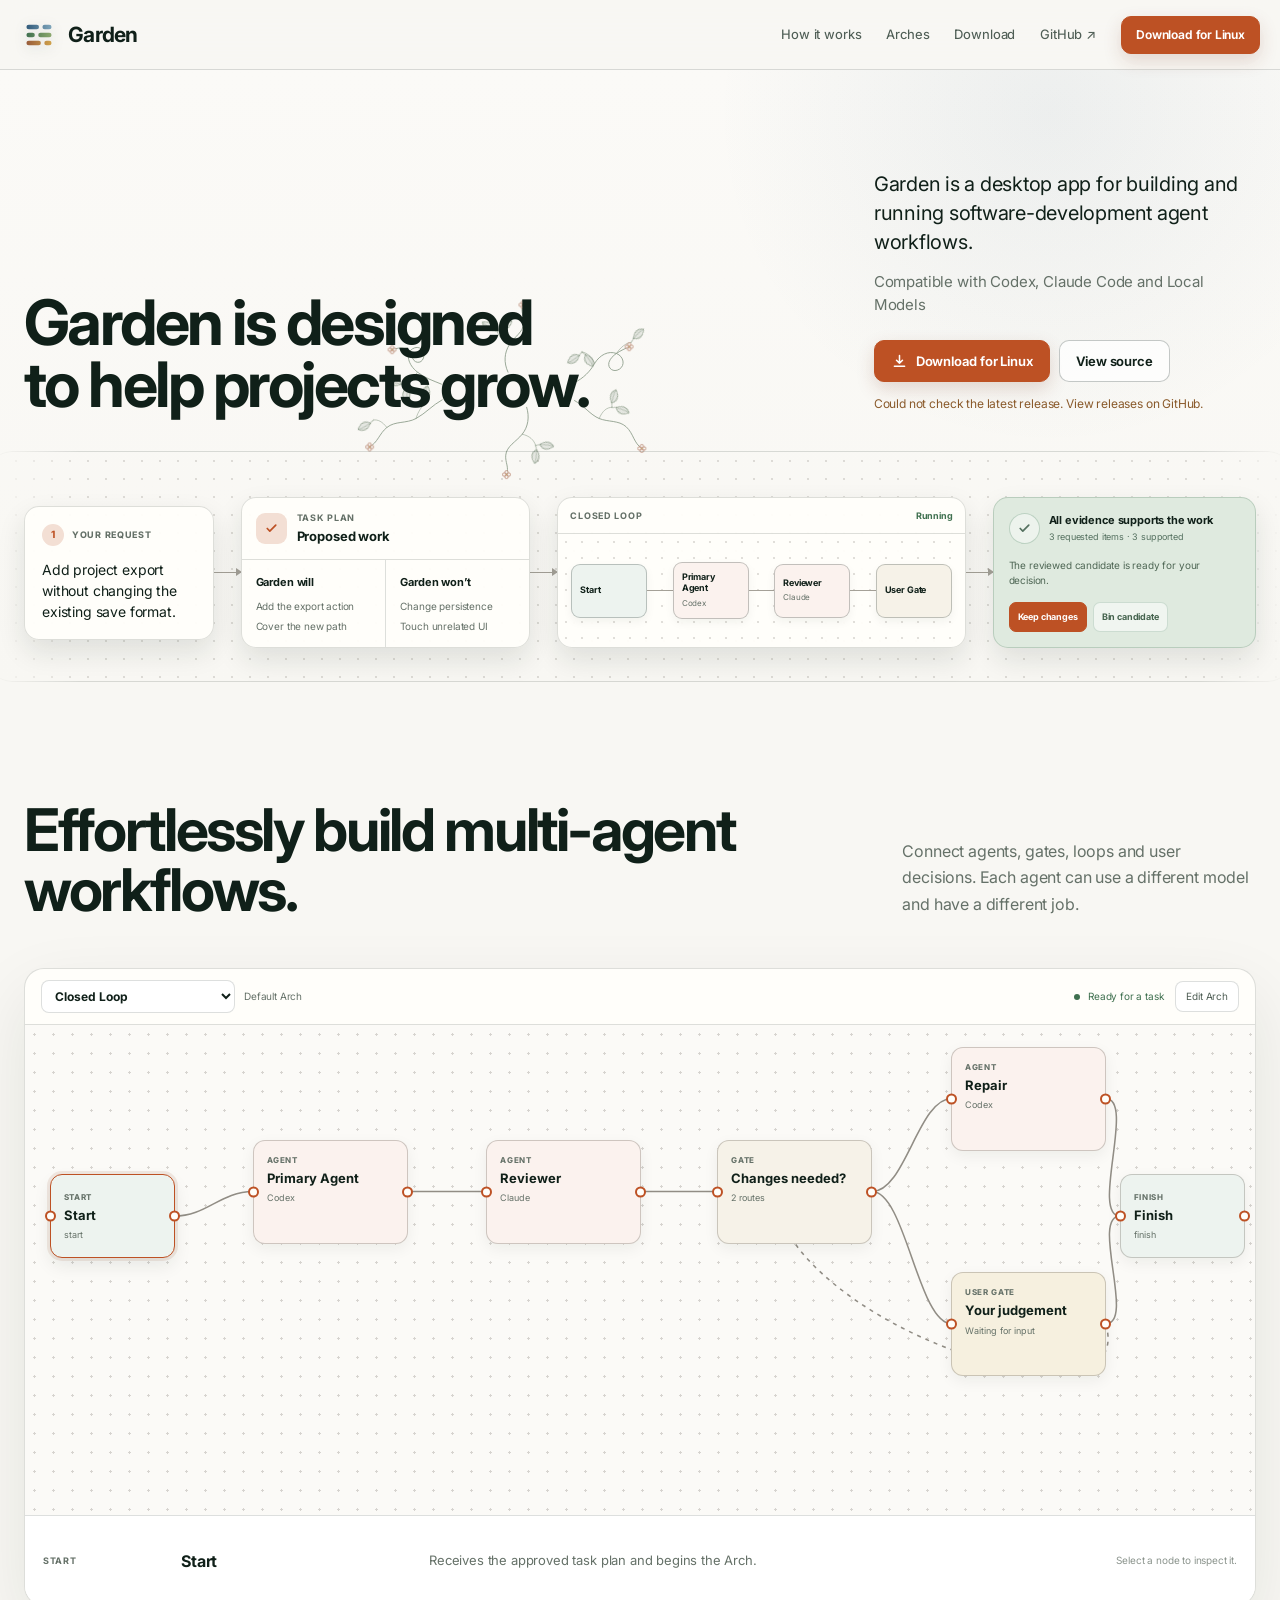
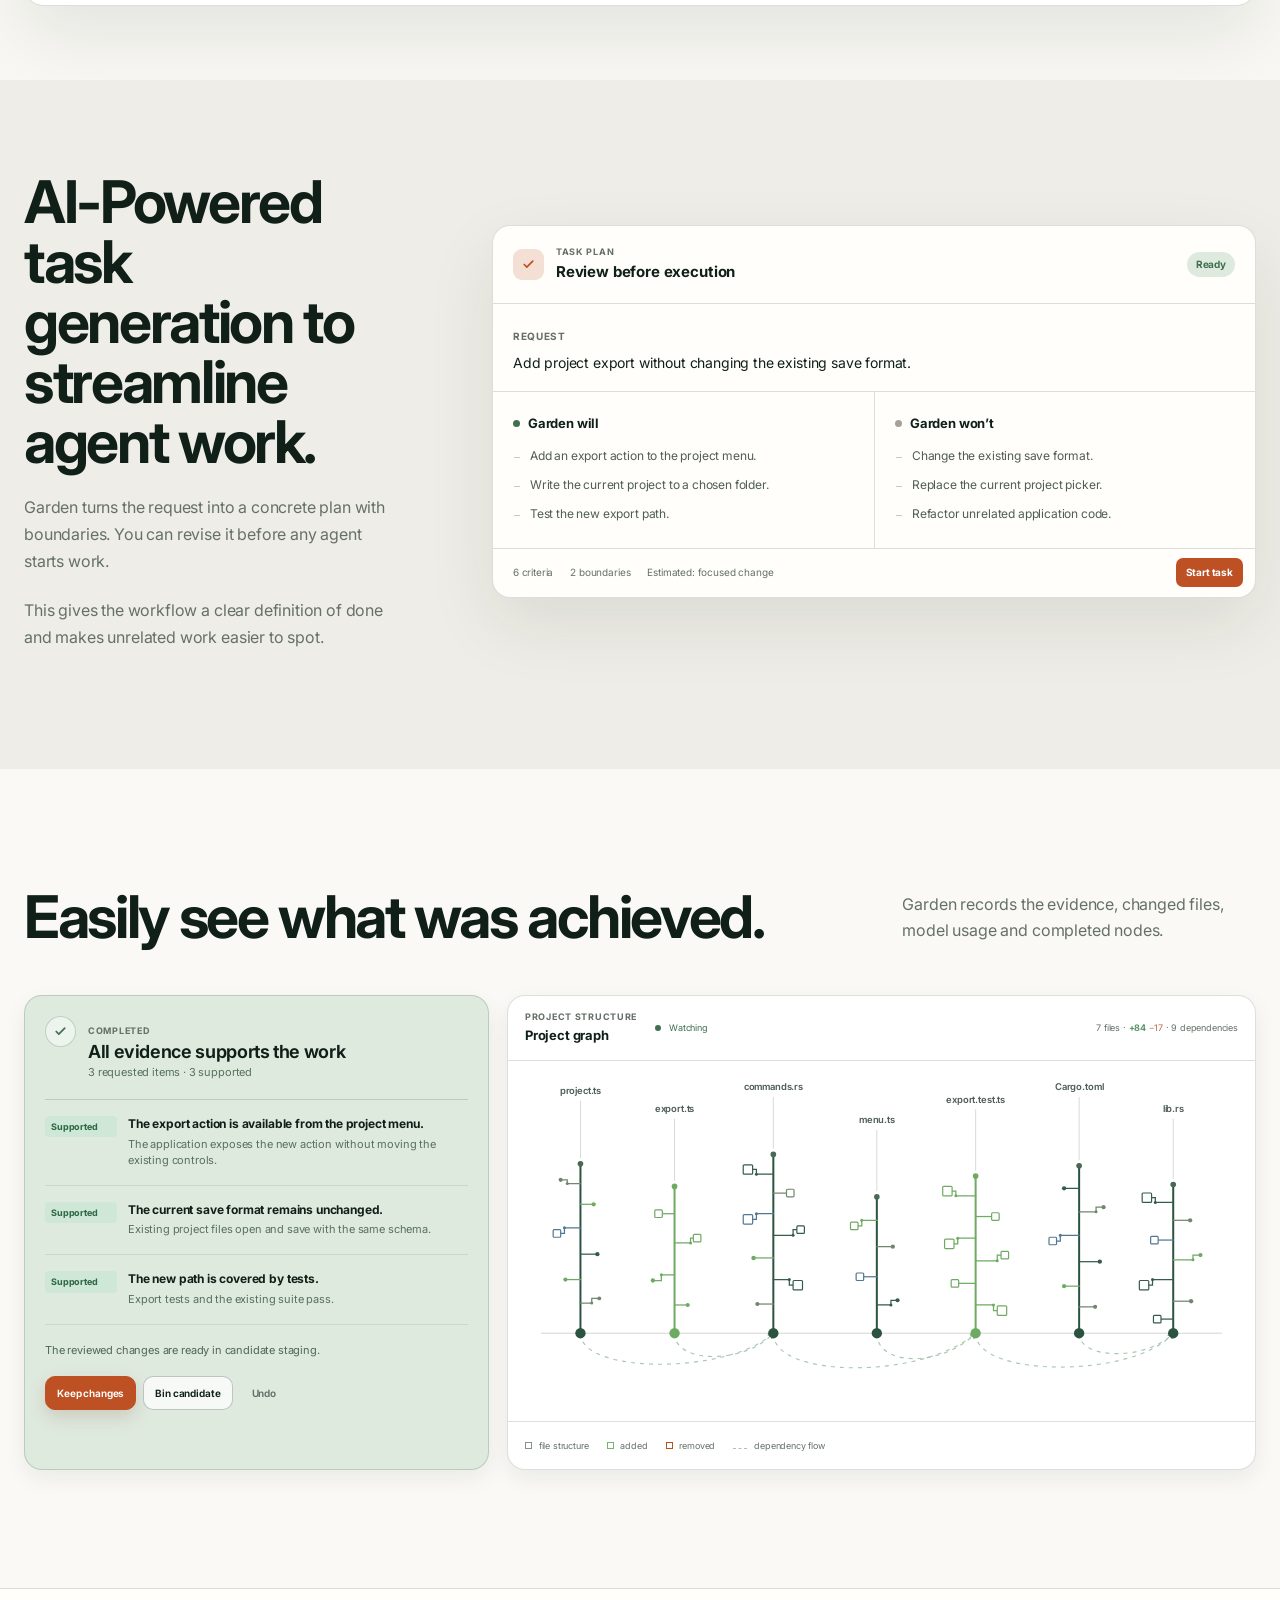
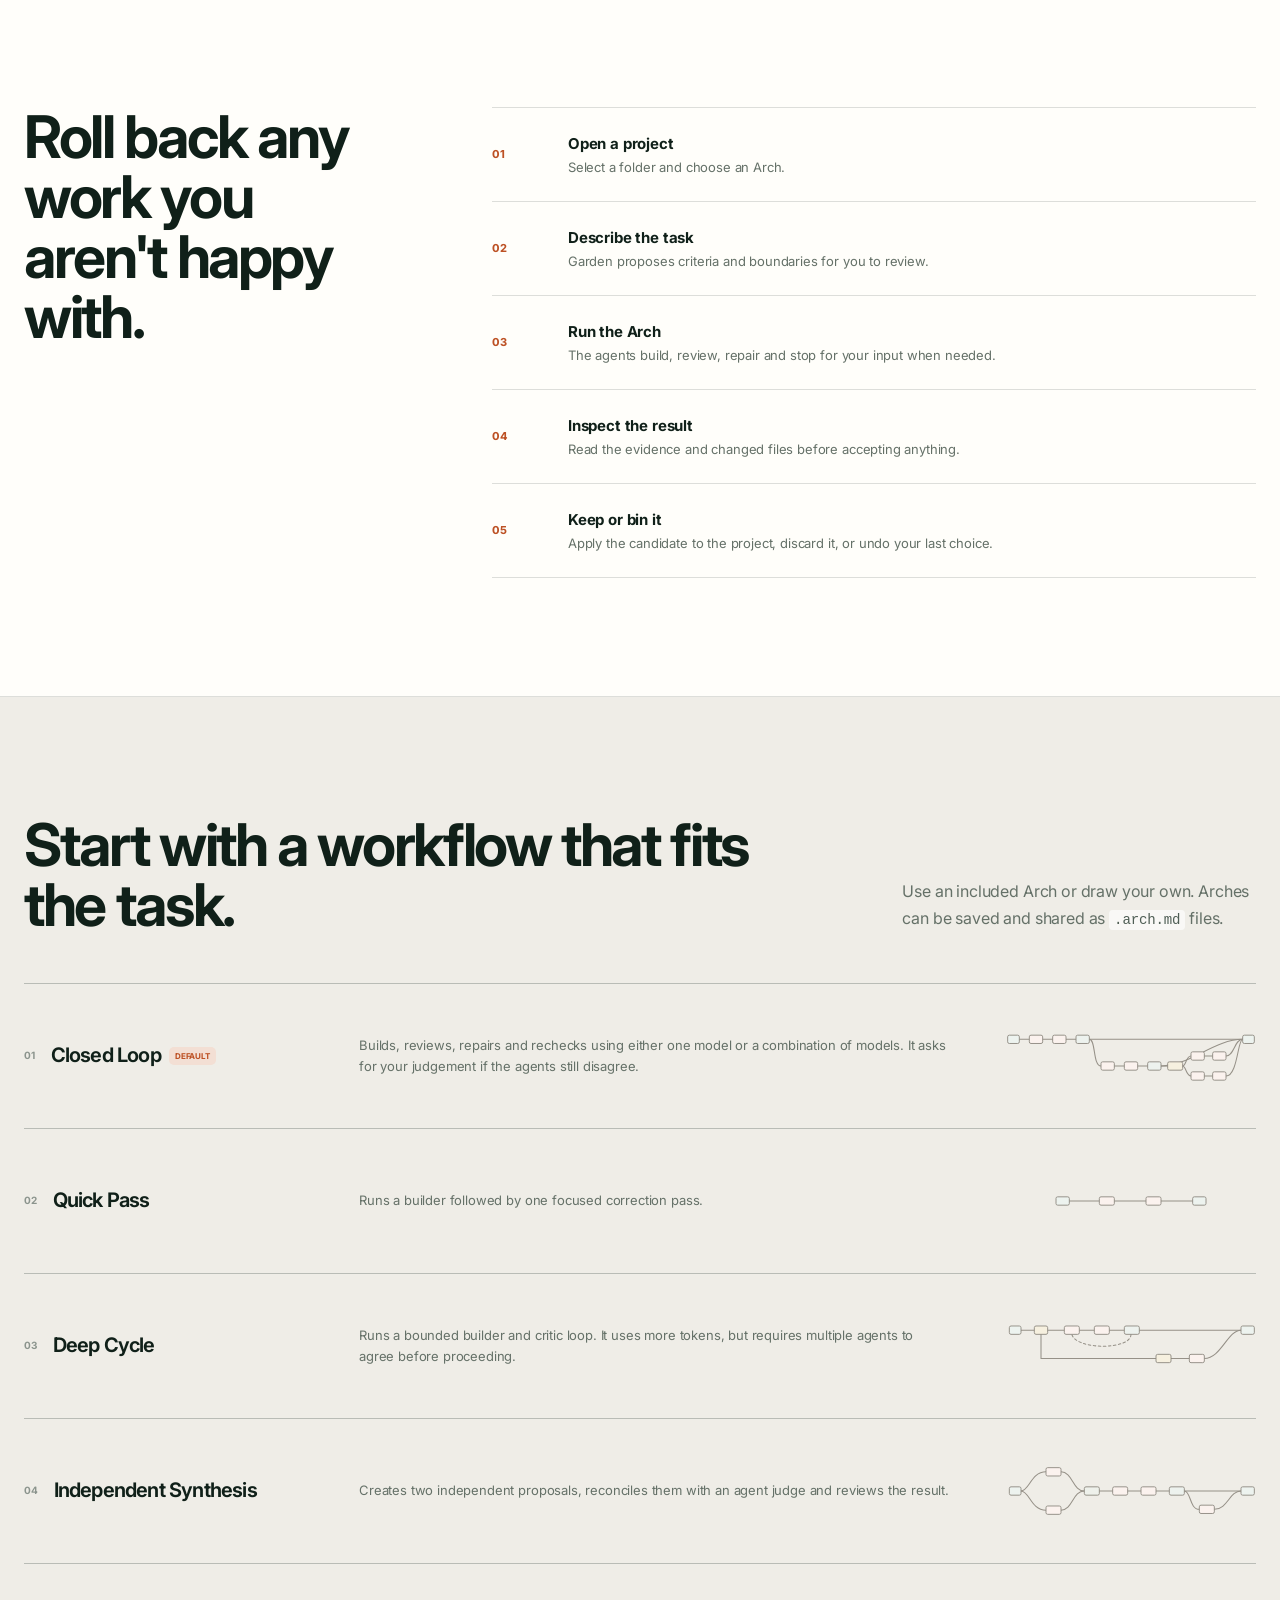
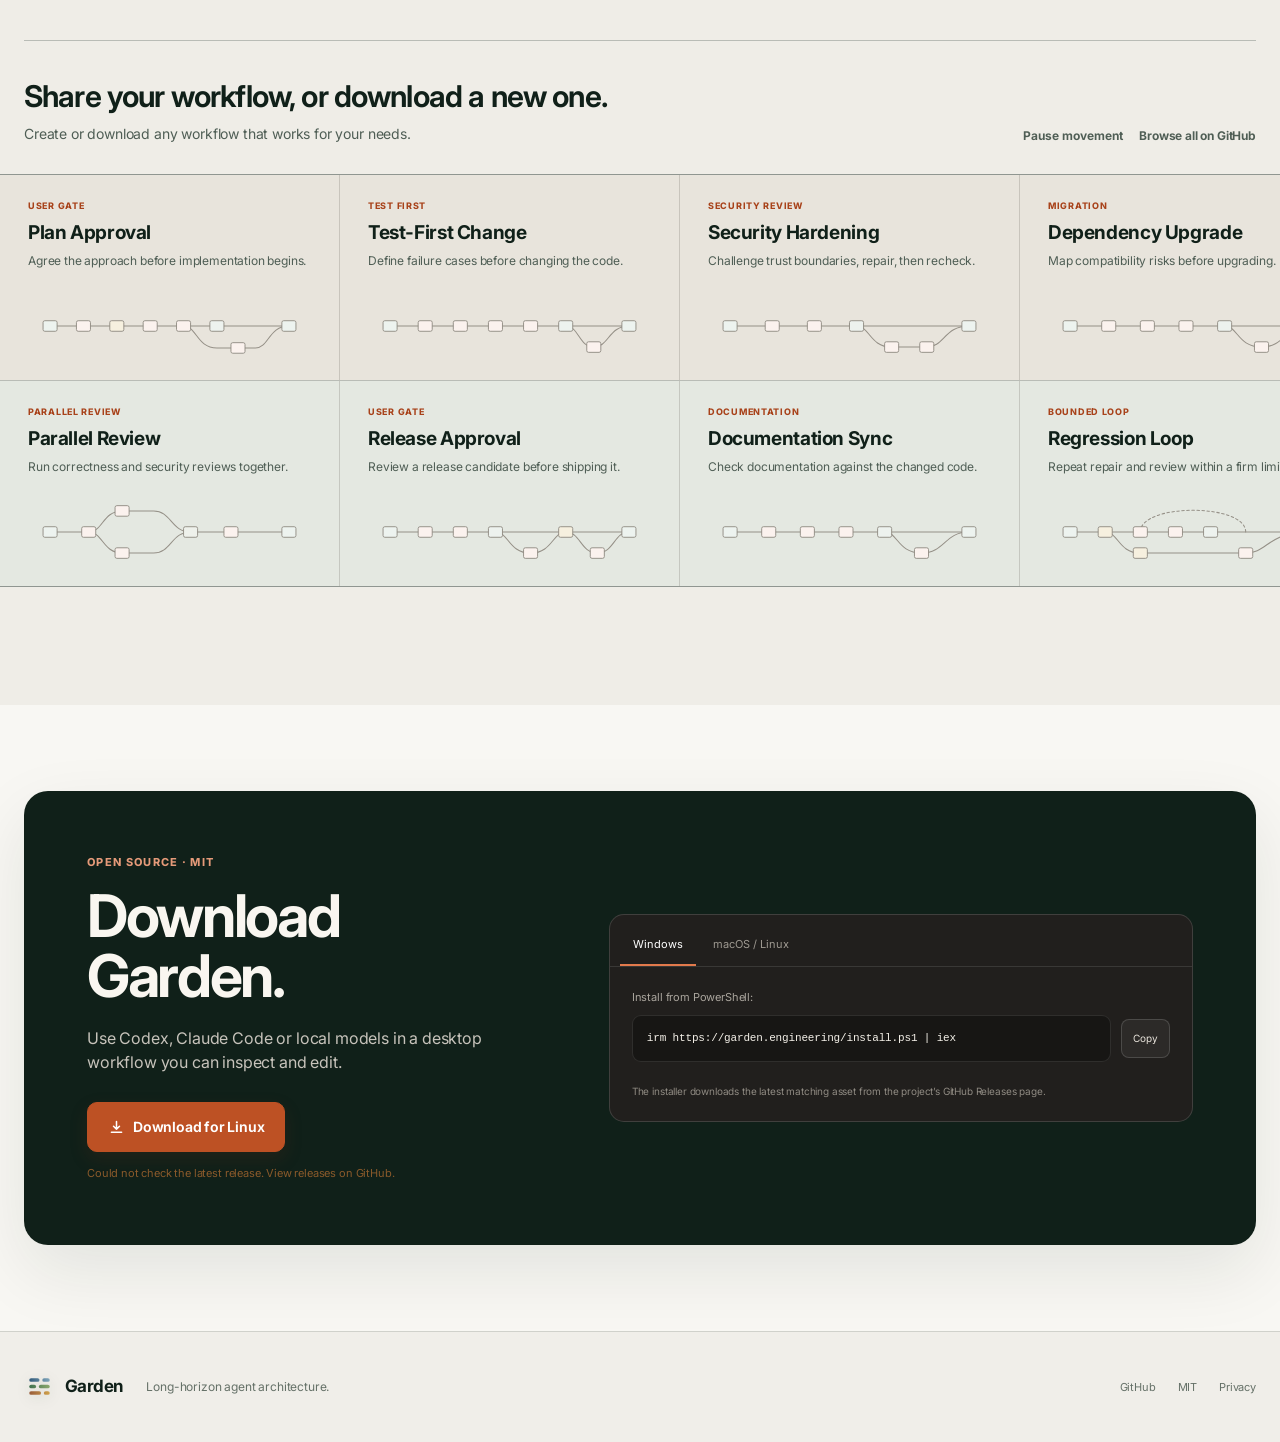
==== commit a74f5923: "feat: adopt self-hosted Inter typography" ====
--- a/index.html
+++ b/index.html
@@ -10,6 +10,7 @@
   <meta property="og:type" content="website">
   <meta property="og:url" content="https://garden.engineering/">
   <link rel="icon" href="assets/garden-icon.svg" type="image/svg+xml">
+  <link rel="preload" href="assets/fonts/inter-latin-variable.woff2" as="font" type="font/woff2" crossorigin>
   <link rel="stylesheet" href="styles.css">
   <title>Garden | Long-horizon agent architecture</title>
 </head>
--- a/styles.css
+++ b/styles.css
@@ -1,3 +1,11 @@
+@font-face {
+  font-family: "Inter";
+  src: url("assets/fonts/inter-latin-variable.woff2") format("woff2");
+  font-style: normal;
+  font-weight: 100 900;
+  font-display: swap;
+}
+
 :root {
   color-scheme: light;
   --ink: #102019;
@@ -22,14 +30,16 @@
   --shadow-small: 0 8px 22px rgba(16, 32, 25, 0.07);
   --shadow-large: 0 26px 70px rgba(16, 32, 25, 0.09);
   --page: 1240px;
-  font-family: "Avenir Next", -apple-system, BlinkMacSystemFont, "Segoe UI Variable Text", "Segoe UI", sans-serif;
+  font-family: "Inter", -apple-system, BlinkMacSystemFont, "Segoe UI Variable Text", "Segoe UI", sans-serif;
+  font-optical-sizing: auto;
+  font-kerning: normal;
   font-synthesis: none;
   text-rendering: optimizeLegibility;
 }
 
 * { box-sizing: border-box; }
 html { scroll-behavior: smooth; }
-body { margin: 0; color: var(--ink); background: var(--canvas); line-height: 1.5; }
+body { margin: 0; color: var(--ink); background: var(--canvas); font-weight: 400; line-height: 1.5; letter-spacing: -0.01em; }
 button, input, textarea, select { font: inherit; }
 button, a { -webkit-tap-highlight-color: transparent; }
 a { color: inherit; text-underline-offset: 0.18em; }
@@ -84,9 +94,9 @@
   justify-content: space-between;
   gap: 30px;
 }
-.brand { display: inline-flex; align-items: center; gap: 10px; text-decoration: none; font-size: 21px; font-weight: 720; letter-spacing: -0.025em; }
+.brand { display: inline-flex; align-items: center; gap: 10px; text-decoration: none; font-size: 21px; font-weight: 700; letter-spacing: -0.035em; }
 .brand img { filter: drop-shadow(0 3px 7px rgba(16, 32, 25, 0.12)); }
-.site-nav { display: flex; align-items: center; gap: 25px; font-size: 13px; color: var(--ink-soft); }
+.site-nav { display: flex; align-items: center; gap: 25px; color: var(--ink-soft); font-size: 13px; font-weight: 450; letter-spacing: -0.012em; }
 .site-nav > a:not(.button) { text-decoration: none; transition: color 140ms ease; }
 .site-nav > a:not(.button):hover { color: var(--orange); }
 .menu-button { display: none; }
@@ -104,7 +114,8 @@
   background: rgba(255, 255, 255, 0.72);
   text-decoration: none;
   font-size: 13px;
-  font-weight: 680;
+  font-weight: 650;
+  letter-spacing: -0.014em;
   line-height: 1;
   cursor: pointer;
   transition: border-color 140ms ease, background 140ms ease, transform 140ms ease, box-shadow 140ms ease;
@@ -129,10 +140,10 @@
   text-transform: uppercase;
 }
 h1, h2, h3, p { overflow-wrap: break-word; }
-h1, h2, h3 { margin-top: 0; letter-spacing: -0.036em; }
-h1 { margin-bottom: 0; font-size: clamp(52px, 6vw, 86px); line-height: 0.98; font-weight: 680; }
-h2 { margin-bottom: 0; font-size: clamp(40px, 4.6vw, 64px); line-height: 1.02; font-weight: 660; }
-h3 { font-size: 22px; line-height: 1.15; }
+h1, h2, h3 { margin-top: 0; letter-spacing: -0.04em; }
+h1 { margin-bottom: 0; font-size: clamp(52px, 6vw, 86px); line-height: 0.98; font-weight: 700; }
+h2 { margin-bottom: 0; font-size: clamp(40px, 4.6vw, 64px); line-height: 1.02; font-weight: 680; }
+h3 { font-size: 22px; font-weight: 650; line-height: 1.15; }
 
 .hero {
   overflow: hidden;
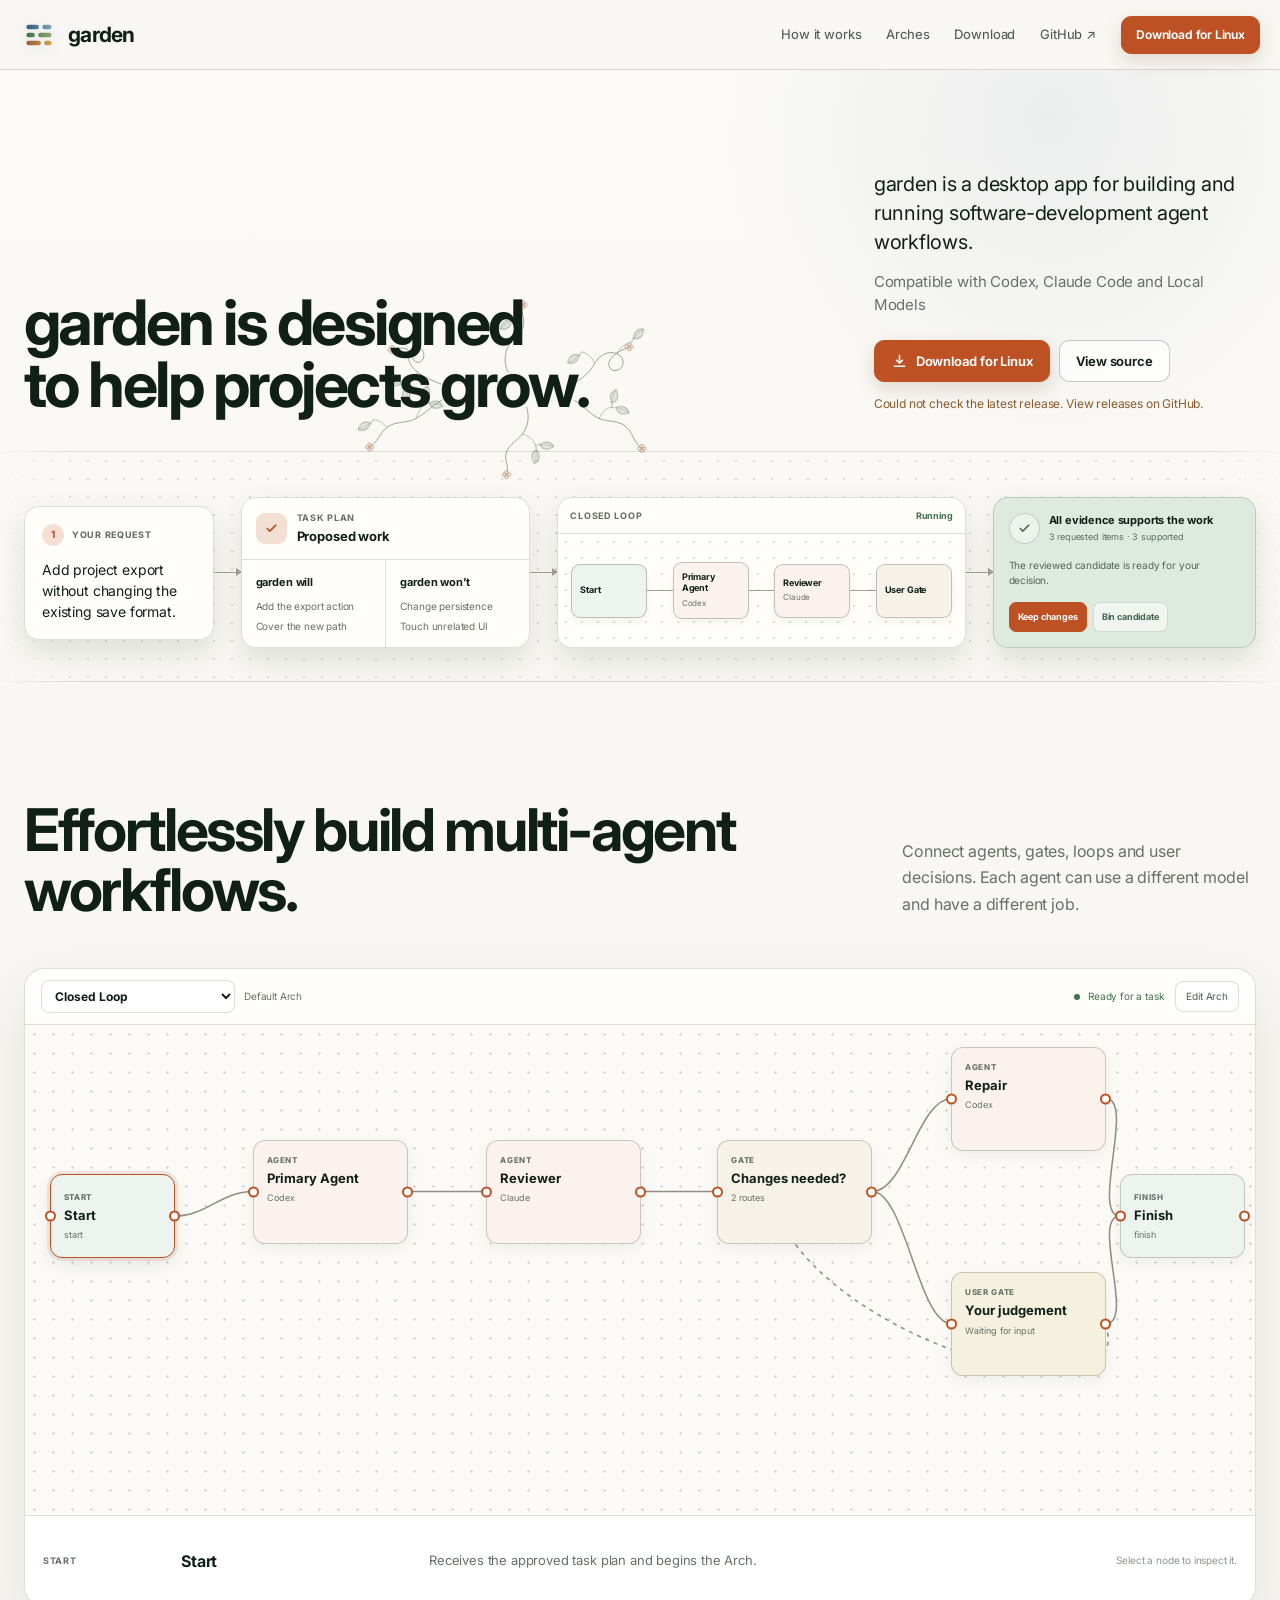
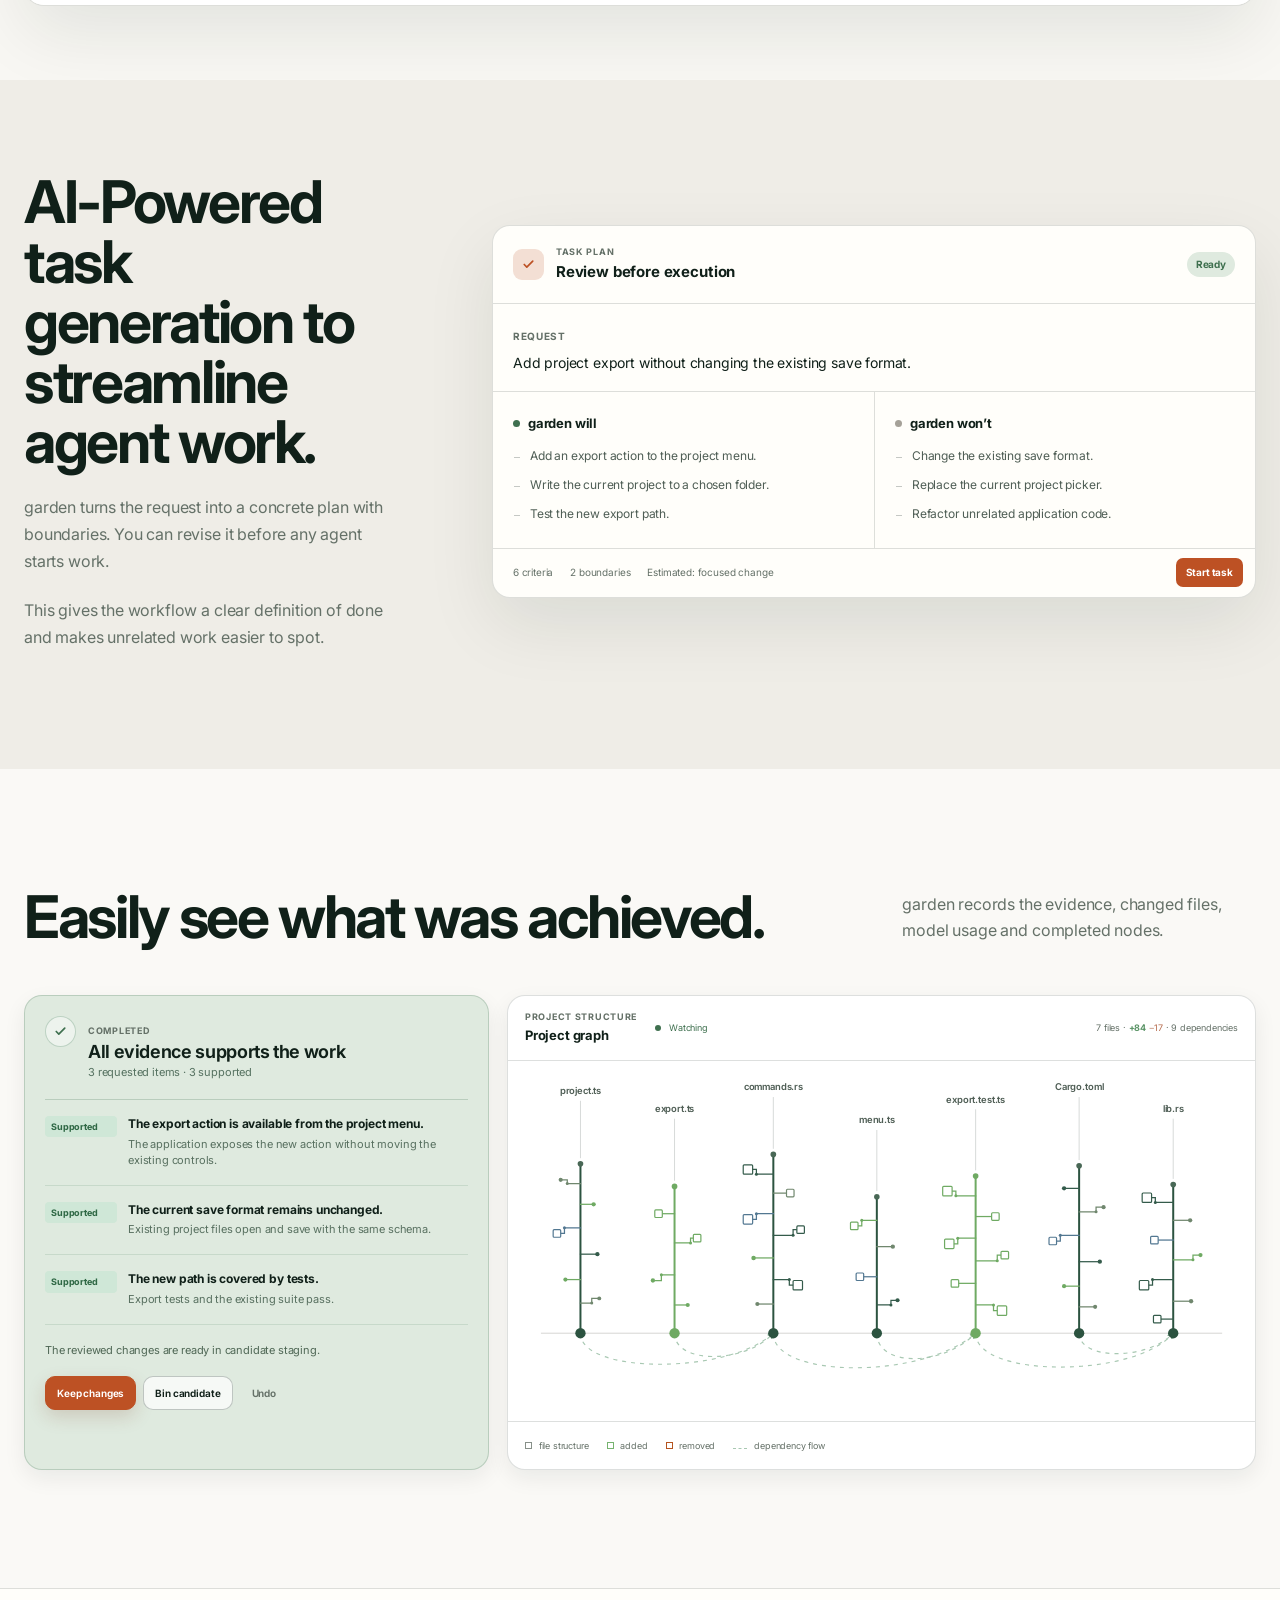
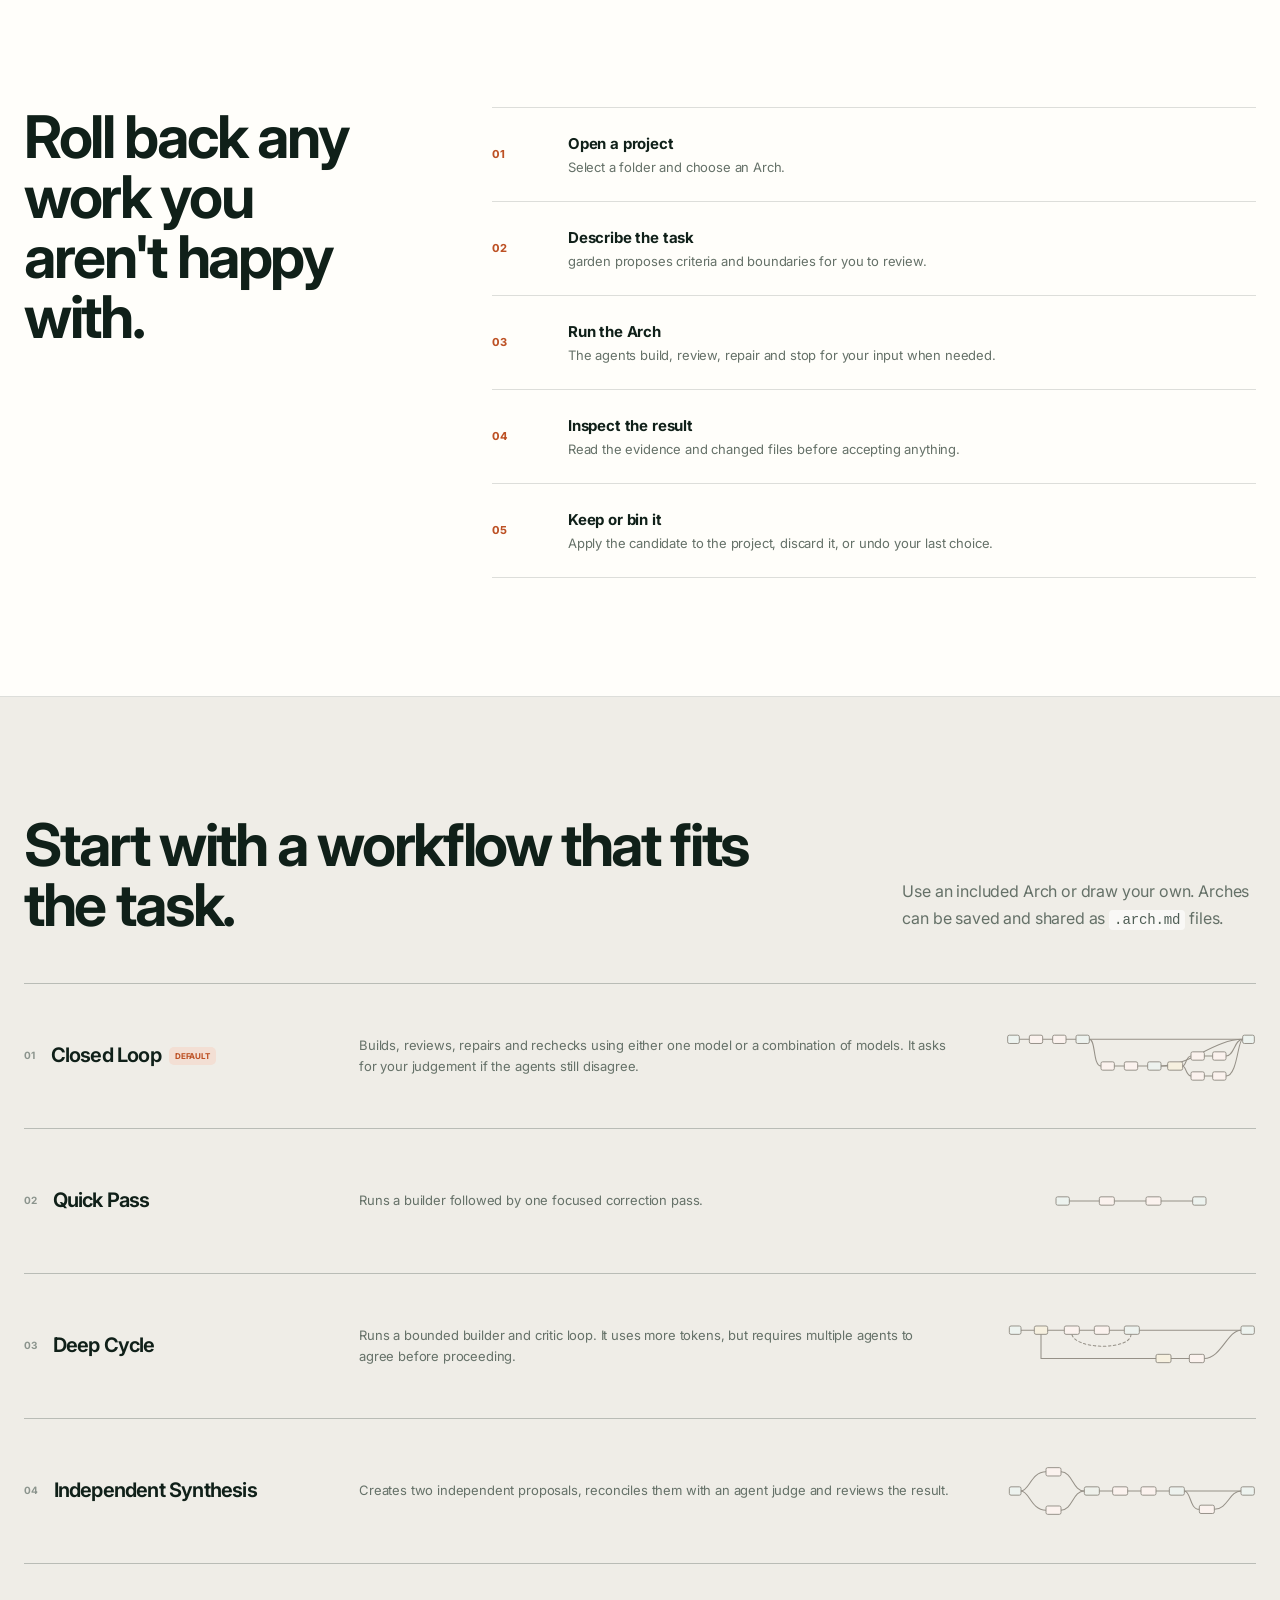
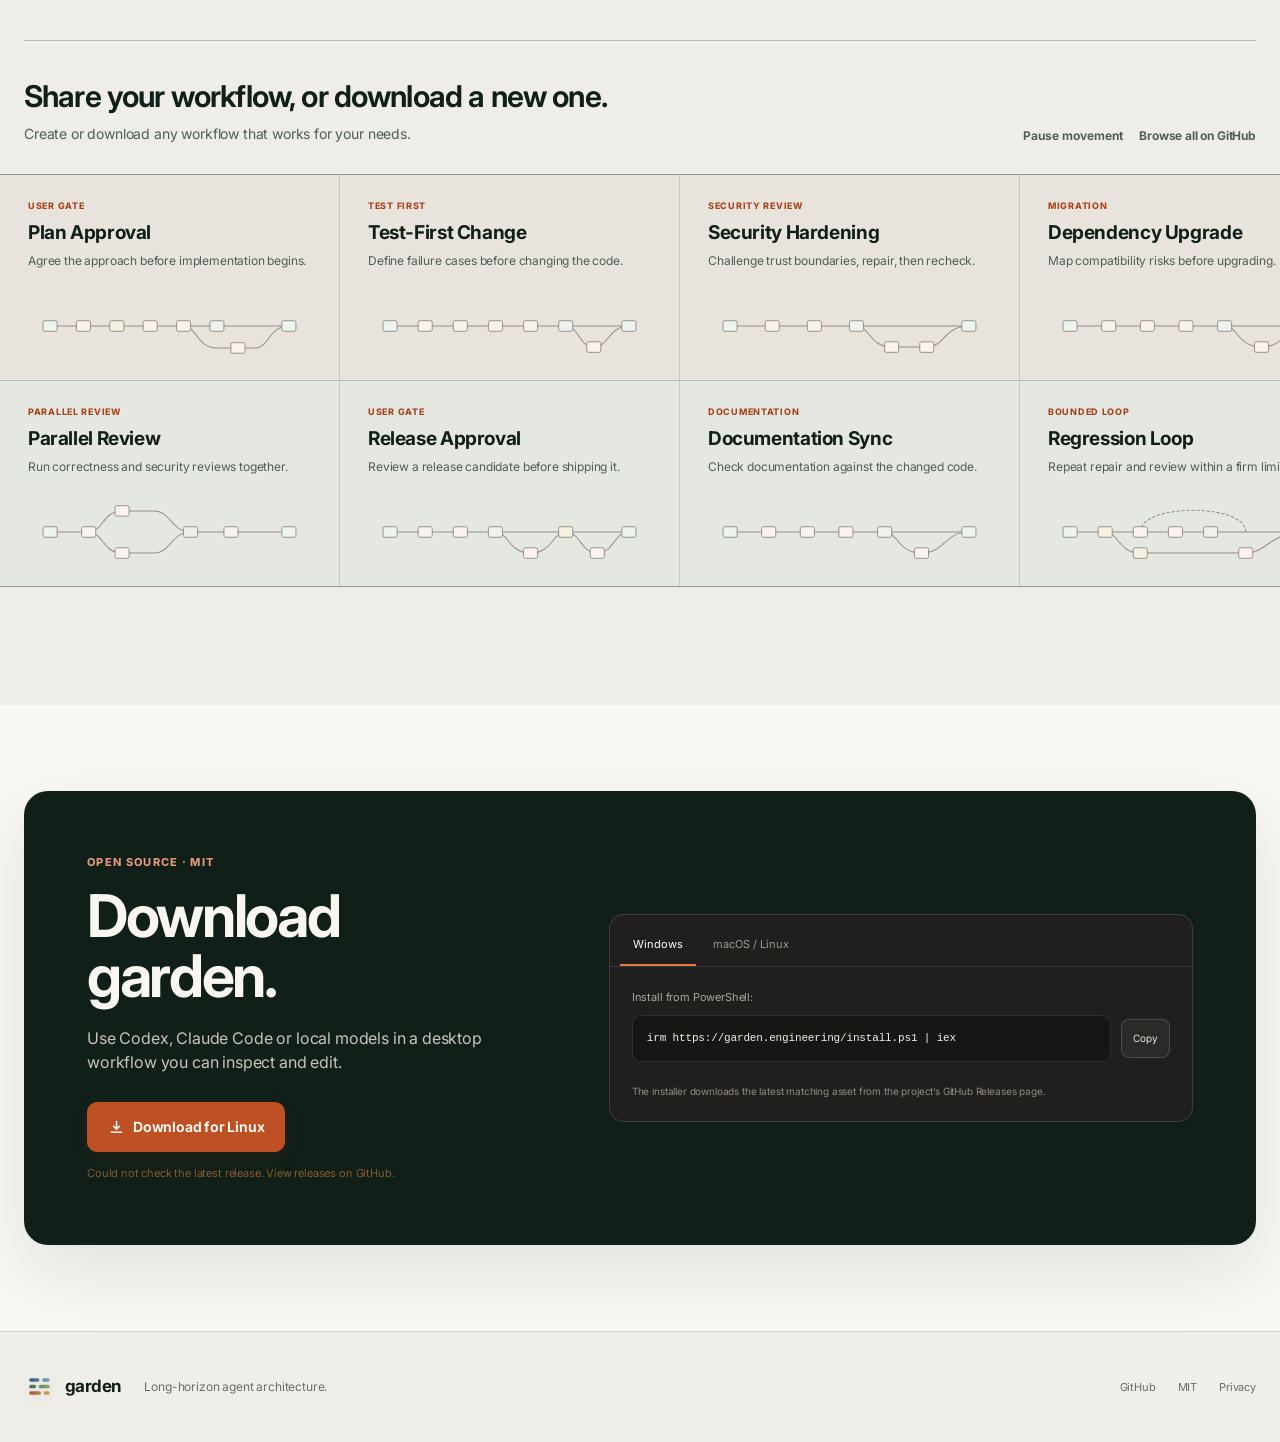
==== commit f575afd6: "adopt lowercase garden branding" ====
--- a/index.html
+++ b/index.html
@@ -3,20 +3,20 @@
 <head>
   <meta charset="utf-8">
   <meta name="viewport" content="width=device-width, initial-scale=1">
-  <meta name="description" content="Garden is a desktop app for building and running software-development agent workflows.">
+  <meta name="description" content="garden is a desktop app for building and running software-development agent workflows.">
   <meta name="theme-color" content="#f8f7f3">
-  <meta property="og:title" content="Garden | Long-horizon agent architecture">
+  <meta property="og:title" content="garden | Long-horizon agent architecture">
   <meta property="og:description" content="Compatible with Codex, Claude Code and Local Models">
   <meta property="og:type" content="website">
   <meta property="og:url" content="https://garden.engineering/">
   <link rel="icon" href="assets/garden-icon.svg" type="image/svg+xml">
   <link rel="preload" href="assets/fonts/inter-latin-variable.woff2" as="font" type="font/woff2" crossorigin>
   <link rel="stylesheet" href="styles.css">
-  <title>Garden | Long-horizon agent architecture</title>
+  <title>garden | Long-horizon agent architecture</title>
 </head>
 <body>
   <!--
-    THESIS: A Garden run is the homepage; no screenshot gallery or marketing metaphor.
+    THESIS: A garden run is the homepage; no screenshot gallery or marketing metaphor.
     OWN-WORLD: Exact app font stack, warm neutral surfaces, orange action, green evidence, typed nodes and thin routes.
     STORY: Visitor sees request become plan, Arch, evidence, then downloads or checks source.
     FIRST VIEWPORT: Direct offer and full run sequence, CTA visible.
@@ -27,9 +27,9 @@
 
   <header class="site-header" data-header>
     <div class="header-inner">
-      <a class="brand" href="#top" aria-label="Garden home">
+      <a class="brand" href="#top" aria-label="garden home">
         <img src="assets/garden-horizons-mark.svg" alt="" width="38" height="38">
-        <span>Garden</span>
+        <span>garden</span>
       </a>
 
       <button class="menu-button" type="button" aria-expanded="false" aria-controls="site-nav" data-menu-button>
@@ -43,7 +43,7 @@
         <a href="#download">Download</a>
         <a href="https://github.com/willfromlondon/garden">GitHub <span aria-hidden="true">↗</span></a>
         <a class="button button-small button-download" href="https://github.com/willfromlondon/garden/releases" data-download-link>
-          <span data-download-label>Download Garden</span>
+          <span data-download-label>Download garden</span>
         </a>
       </nav>
     </div>
@@ -53,7 +53,7 @@
     <section class="hero" id="top" aria-labelledby="hero-title">
       <div class="hero-copy page-width">
         <div>
-          <h1 id="hero-title">Garden is designed<br>to help projects <span class="growing-word" data-growing-word><span class="growing-word-text">grow</span><svg class="growth-drawing" viewBox="0 0 240 124" aria-hidden="true" focusable="false">
+          <h1 id="hero-title">garden is designed<br>to help projects <span class="growing-word" data-growing-word><span class="growing-word-text">grow</span><svg class="growth-drawing" viewBox="0 0 240 124" aria-hidden="true" focusable="false">
             <g class="growth-stems">
               <path class="growth-stem growth-stem-loop" pathLength="1" d="M30 63C18 58 8 55-2 47C-15 37-18 22-9 16C0 10 9 18 6 28C3 37-8 35-9 26C-11 15-24 12-36 17"/>
               <path class="growth-stem" pathLength="1" d="M31 84C18 91 9 102-4 109C-17 116-32 112-43 121C-53 129-55 141-66 147"/>
@@ -109,12 +109,12 @@
           </svg></span>.</h1>
         </div>
         <div class="hero-intro">
-          <p>Garden is a desktop app for building and running software-development agent workflows.</p>
+          <p>garden is a desktop app for building and running software-development agent workflows.</p>
           <p class="hero-detail">Compatible with Codex, Claude Code and Local Models</p>
           <div class="hero-actions">
             <a class="button button-primary button-download" href="https://github.com/willfromlondon/garden/releases" data-download-link>
               <svg viewBox="0 0 20 20" aria-hidden="true"><path d="M10 3v9m0 0 3.5-3.5M10 12 6.5 8.5M4 15.5h12"/></svg>
-              <span data-download-label>Download Garden</span>
+              <span data-download-label>Download garden</span>
             </a>
             <a class="button" href="https://github.com/willfromlondon/garden">View source</a>
           </div>
@@ -122,7 +122,7 @@
         </div>
       </div>
 
-      <div class="run-stage page-width" aria-label="A Garden run from request to reviewed result" data-run-stage>
+      <div class="run-stage page-width" aria-label="A garden run from request to reviewed result" data-run-stage>
         <article class="run-card request-card" data-run-step="1">
           <div class="run-card-label"><span class="step-number">1</span><span>Your request</span></div>
           <p>Add project export without changing the existing save format.</p>
@@ -138,8 +138,8 @@
             <div><span class="component-label">Task plan</span><strong>Proposed work</strong></div>
           </div>
           <div class="scope-grid">
-            <div><strong>Garden will</strong><span>Add the export action</span><span>Cover the new path</span></div>
-            <div><strong>Garden won’t</strong><span>Change persistence</span><span>Touch unrelated UI</span></div>
+            <div><strong>garden will</strong><span>Add the export action</span><span>Cover the new path</span></div>
+            <div><strong>garden won’t</strong><span>Change persistence</span><span>Touch unrelated UI</span></div>
           </div>
         </article>
 
@@ -213,7 +213,7 @@
       <div class="page-width planning-layout">
         <div class="section-copy">
           <h2 id="planning-title">AI-Powered task generation to streamline agent work.</h2>
-          <p>Garden turns the request into a concrete plan with boundaries. You can revise it before any agent starts work.</p>
+          <p>garden turns the request into a concrete plan with boundaries. You can revise it before any agent starts work.</p>
           <p>This gives the workflow a clear definition of done and makes unrelated work easier to spot.</p>
         </div>
 
@@ -226,13 +226,13 @@
           <div class="plan-request"><span>Request</span><p>Add project export without changing the existing save format.</p></div>
           <div class="scope-grid scope-grid-large">
             <div>
-              <strong><i class="scope-dot scope-dot-green"></i> Garden will</strong>
+              <strong><i class="scope-dot scope-dot-green"></i> garden will</strong>
               <span>Add an export action to the project menu.</span>
               <span>Write the current project to a chosen folder.</span>
               <span>Test the new export path.</span>
             </div>
             <div>
-              <strong><i class="scope-dot scope-dot-grey"></i> Garden won’t</strong>
+              <strong><i class="scope-dot scope-dot-grey"></i> garden won’t</strong>
               <span>Change the existing save format.</span>
               <span>Replace the current project picker.</span>
               <span>Refactor unrelated application code.</span>
@@ -248,7 +248,7 @@
         <div>
           <h2 id="evidence-title">Easily see what was achieved.</h2>
         </div>
-        <p>Garden records the evidence, changed files, model usage and completed nodes.</p>
+        <p>garden records the evidence, changed files, model usage and completed nodes.</p>
       </div>
 
       <div class="evidence-workspace page-width">
@@ -270,7 +270,7 @@
           <div class="project-toolbar"><div><span class="component-label">Project structure</span><strong>Project graph</strong></div><span class="watching"><i></i> Watching</span><span class="file-tally">7 files · <b>+84</b> <em>−17</em> · 9 dependencies</span></div>
           <div class="file-grove" aria-label="Project files and their dependencies">
             <svg viewBox="0 0 760 360" role="img" aria-labelledby="grove-title grove-description">
-              <title id="grove-title">Garden project grove</title>
+              <title id="grove-title">garden project grove</title>
               <desc id="grove-description">Seven project files shown as structural trees, with changed units on their branches and dependency arrows beneath the ground line.</desc>
               <defs>
                 <marker id="dependency-arrow" viewBox="0 0 8 8" refX="7" refY="4" markerWidth="7" markerHeight="7" orient="auto" markerUnits="userSpaceOnUse">
@@ -390,7 +390,7 @@
         </div>
         <ol class="run-list">
           <li><span>01</span><div><strong>Open a project</strong><p>Select a folder and choose an Arch.</p></div></li>
-          <li><span>02</span><div><strong>Describe the task</strong><p>Garden proposes criteria and boundaries for you to review.</p></div></li>
+          <li><span>02</span><div><strong>Describe the task</strong><p>garden proposes criteria and boundaries for you to review.</p></div></li>
           <li><span>03</span><div><strong>Run the Arch</strong><p>The agents build, review, repair and stop for your input when needed.</p></div></li>
           <li><span>04</span><div><strong>Inspect the result</strong><p>Read the evidence and changed files before accepting anything.</p></div></li>
           <li><span>05</span><div><strong>Keep or bin it</strong><p>Apply the candidate to the project, discard it, or undo your last choice.</p></div></li>
@@ -499,7 +499,7 @@
           </div>
         </div>
 
-        <div class="arch-marquee" data-arch-marquee role="region" aria-label="Garden workflow library">
+        <div class="arch-marquee" data-arch-marquee role="region" aria-label="garden workflow library">
           <div class="arch-marquee-row" data-arch-marquee-row>
             <div class="arch-marquee-group">
               <a class="arch-library-tile" href="https://github.com/willfromlondon/garden-arches/tree/main/plan-approval">
@@ -556,11 +556,11 @@
       <div class="download-panel page-width">
         <div class="download-copy">
           <p class="eyebrow">Open source · MIT</p>
-          <h2 id="download-title">Download Garden.</h2>
+          <h2 id="download-title">Download garden.</h2>
           <p>Use Codex, Claude Code or local models in a desktop workflow you can inspect and edit.</p>
           <a class="button button-primary button-large button-download" href="https://github.com/willfromlondon/garden/releases" data-download-link>
             <svg viewBox="0 0 20 20" aria-hidden="true"><path d="M10 3v9m0 0 3.5-3.5M10 12 6.5 8.5M4 15.5h12"/></svg>
-            <span data-download-label>Download Garden</span>
+            <span data-download-label>Download garden</span>
           </a>
           <p class="download-note" data-release-status>Available for Windows, macOS and Linux.</p>
         </div>
@@ -587,7 +587,7 @@
 
   <footer class="site-footer">
     <div class="page-width footer-inner">
-      <a class="brand brand-small" href="#top"><img src="assets/garden-horizons-mark.svg" alt="" width="31" height="31"><span>Garden</span></a>
+      <a class="brand brand-small" href="#top"><img src="assets/garden-horizons-mark.svg" alt="" width="31" height="31"><span>garden</span></a>
       <p>Long-horizon agent architecture.</p>
       <nav aria-label="Footer navigation"><a href="https://github.com/willfromlondon/garden">GitHub</a><a href="https://github.com/willfromlondon/garden/blob/main/LICENSE">MIT</a><a href="privacy.html">Privacy</a></nav>
     </div>
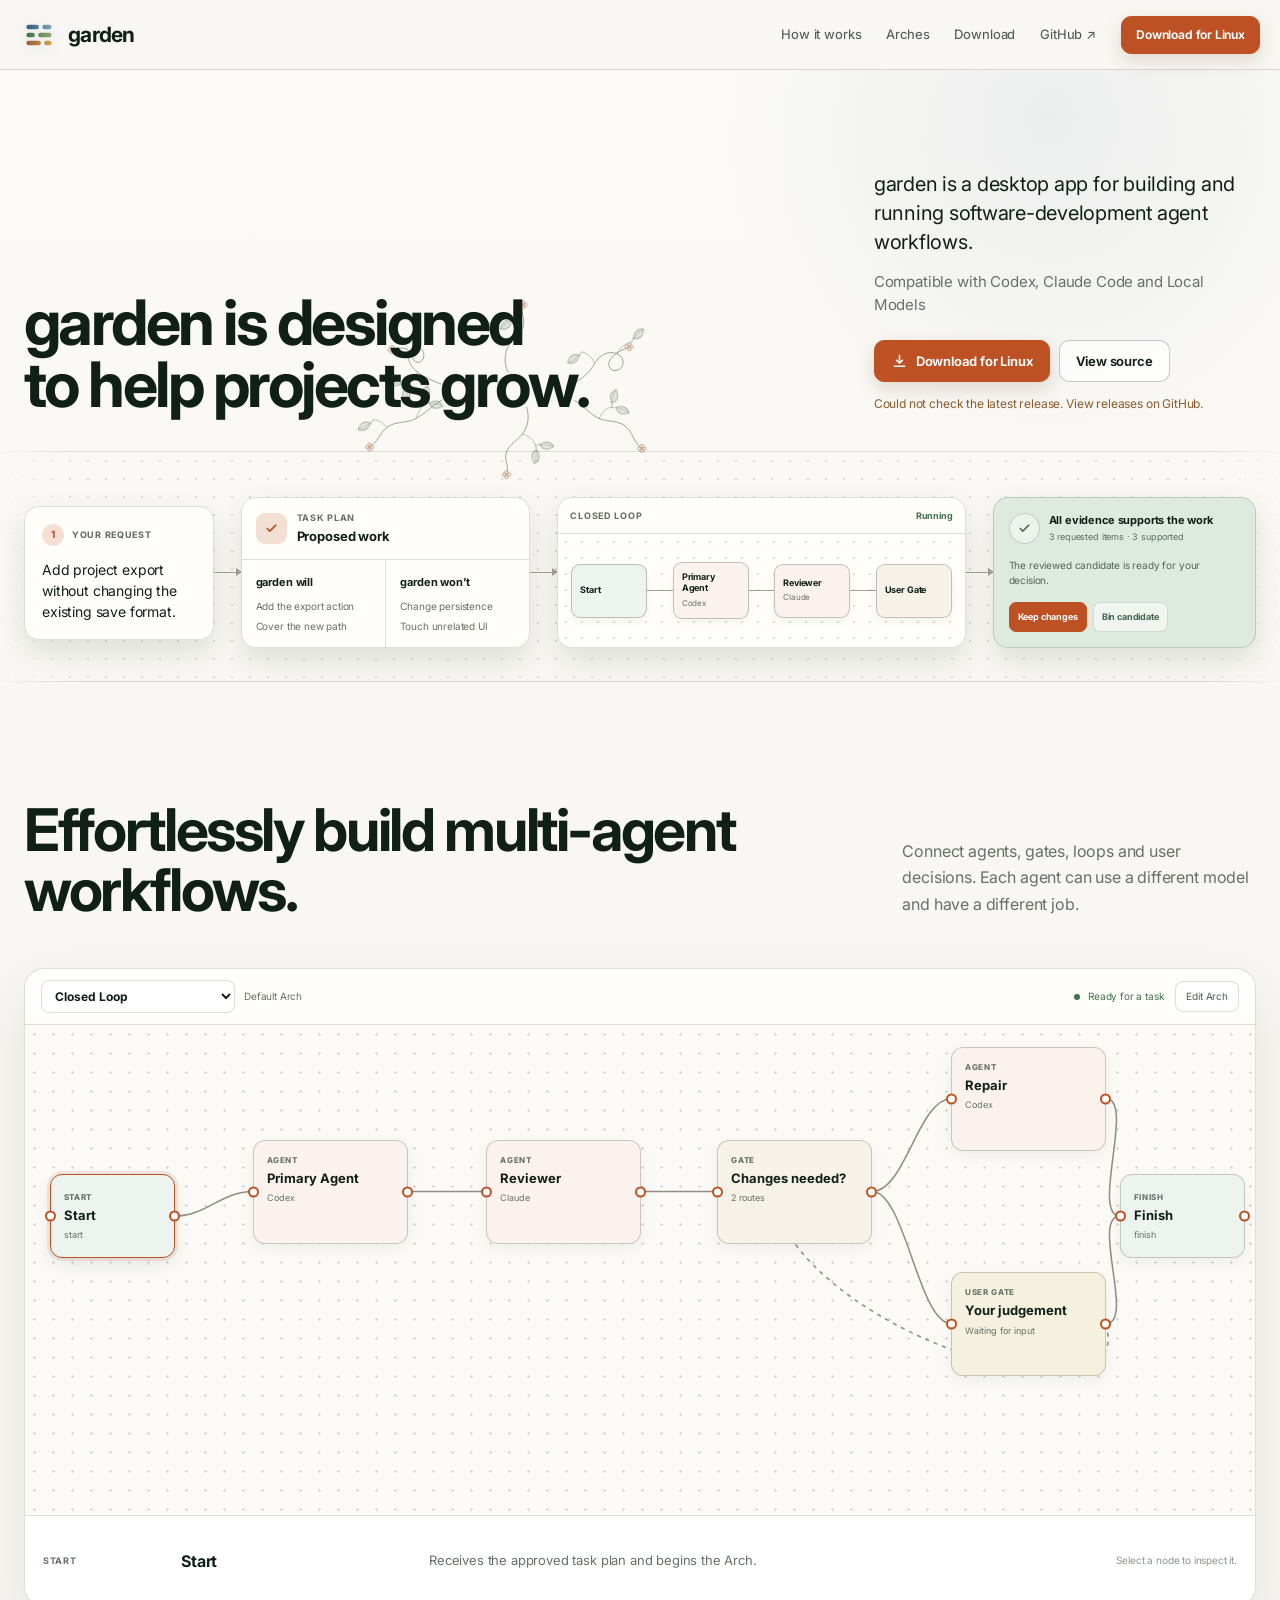
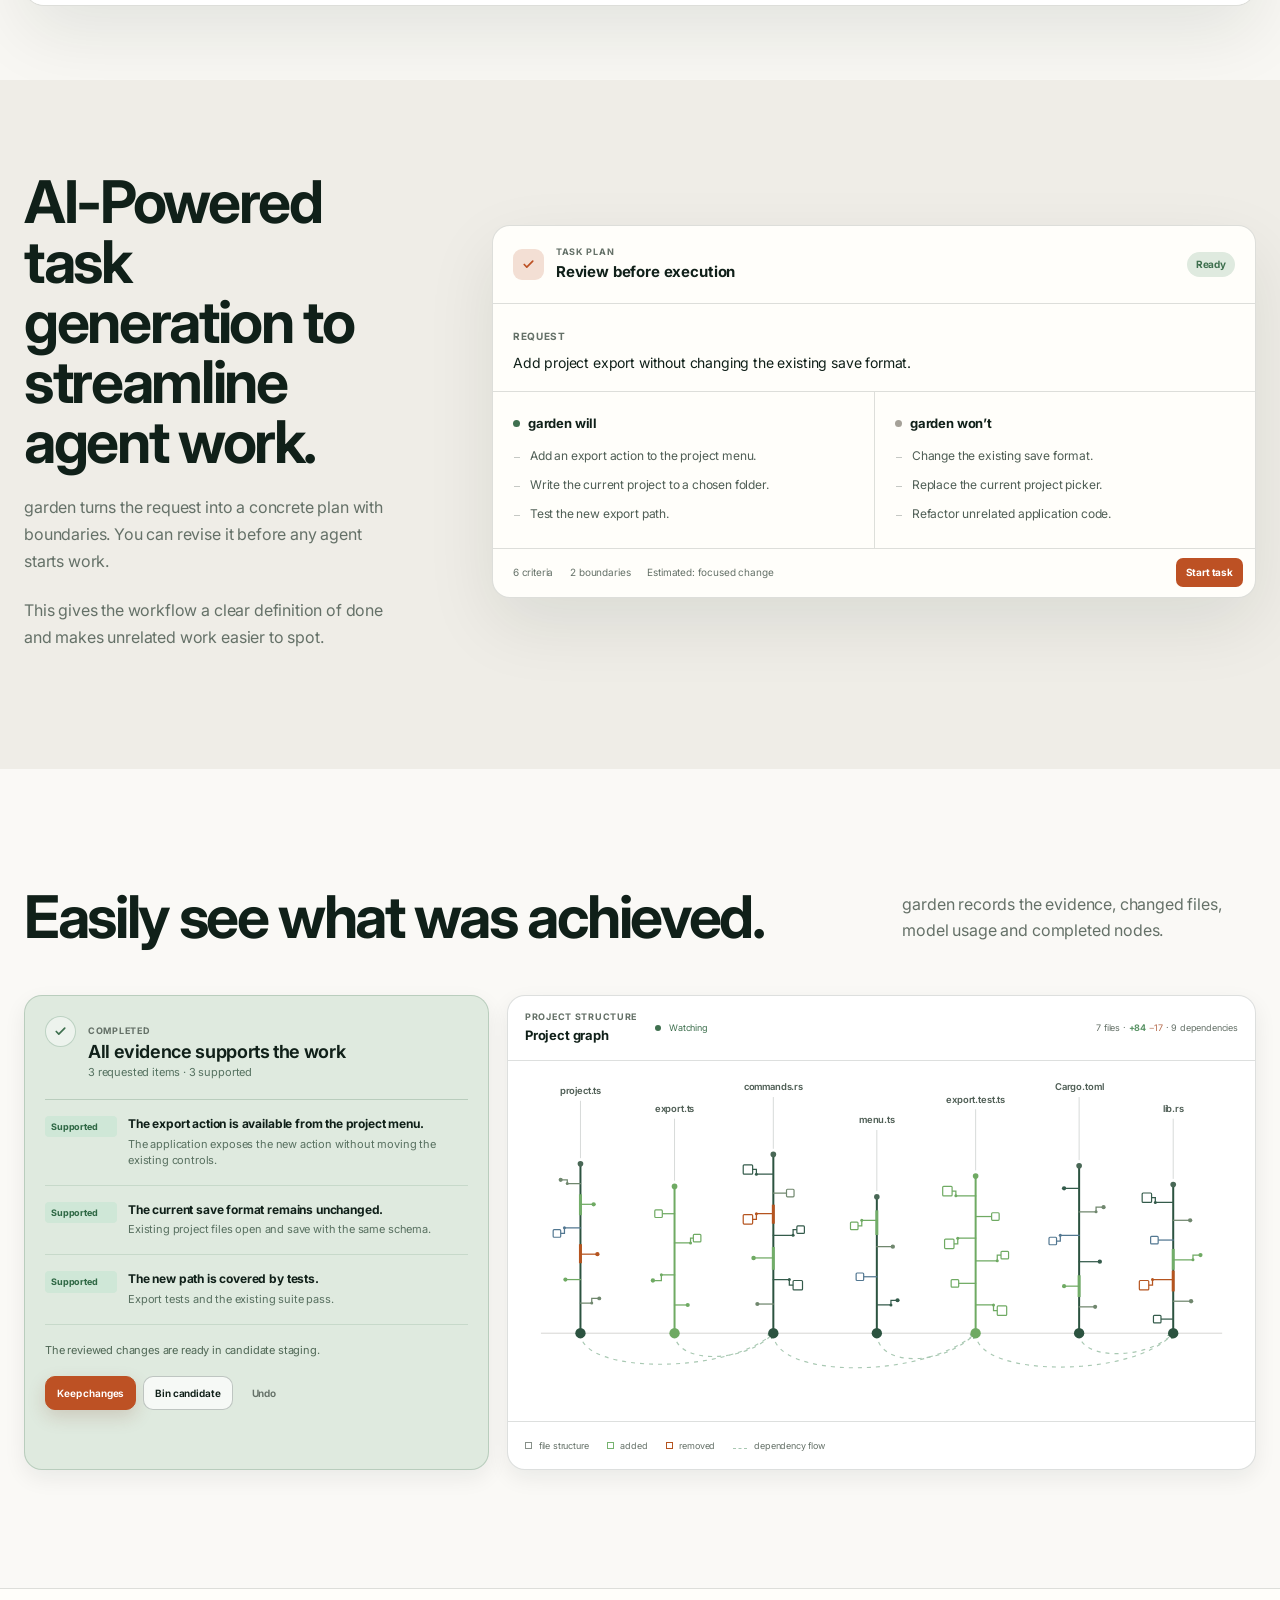
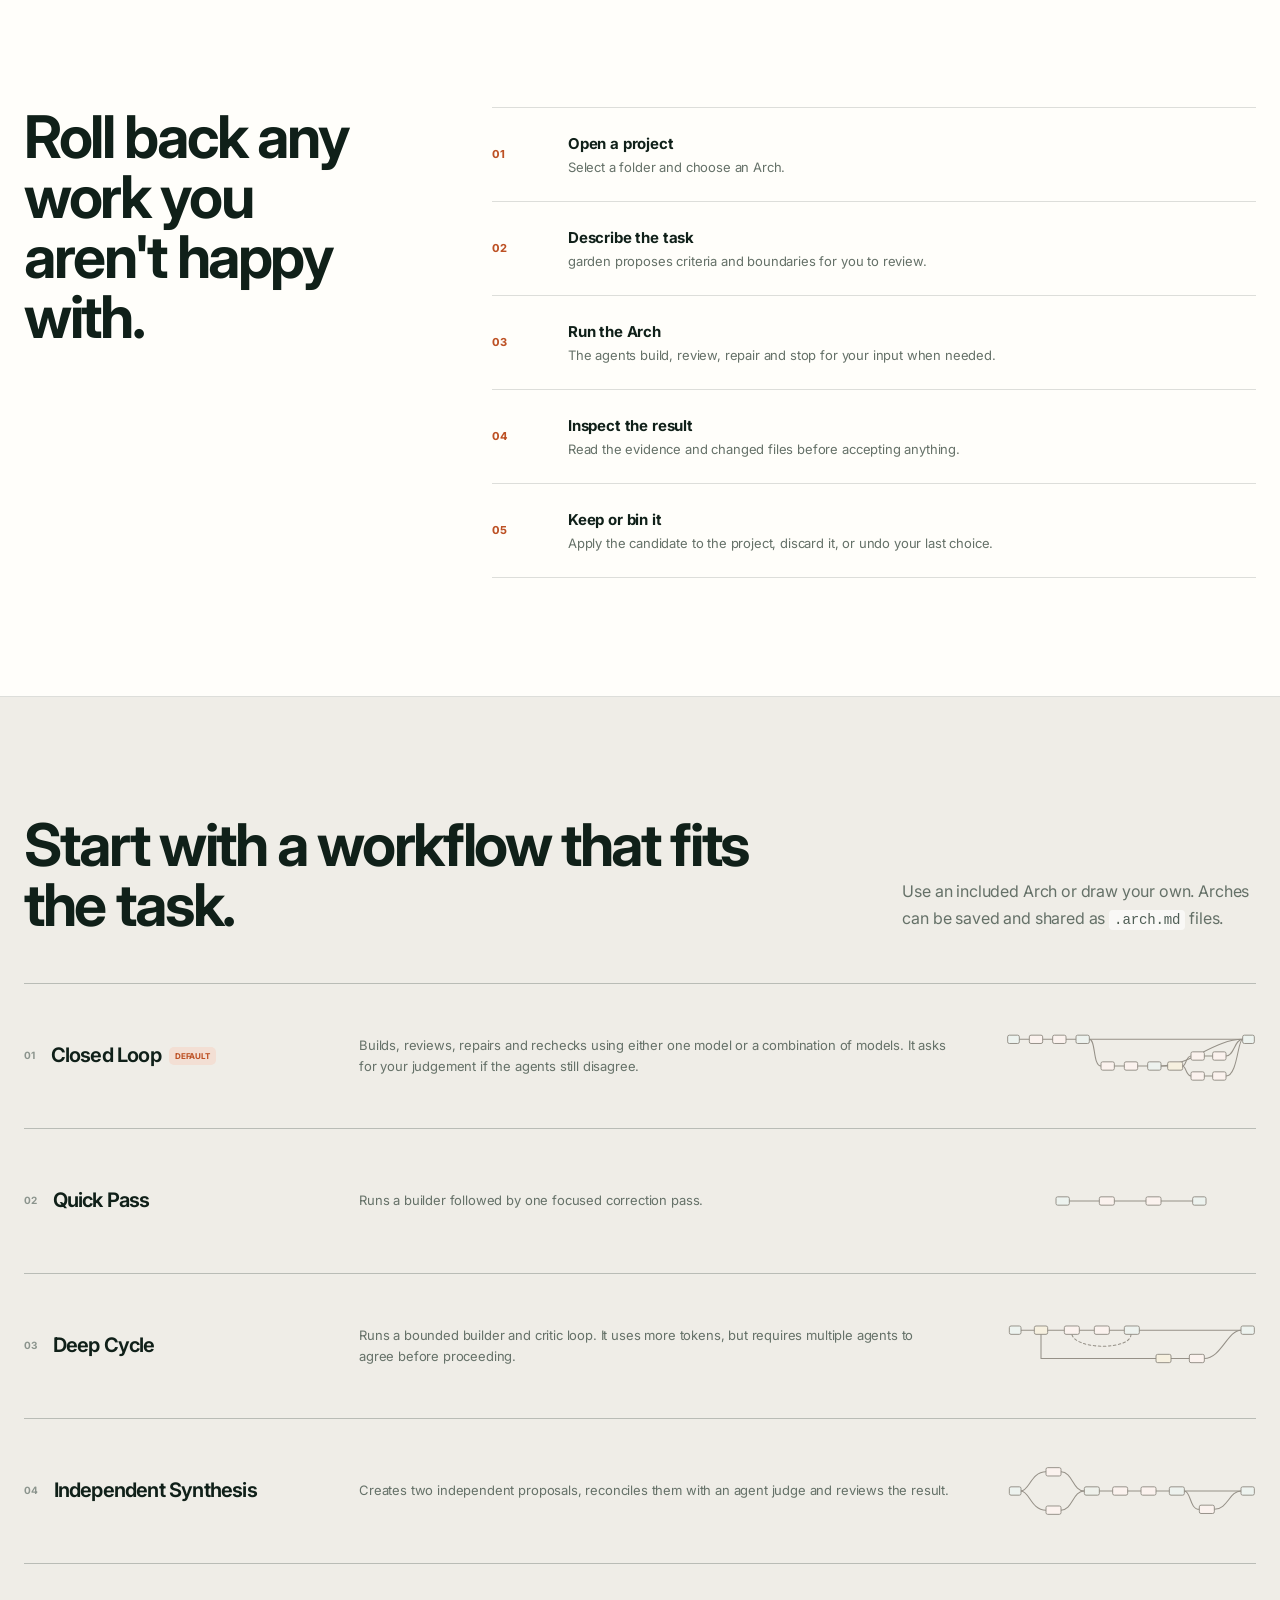
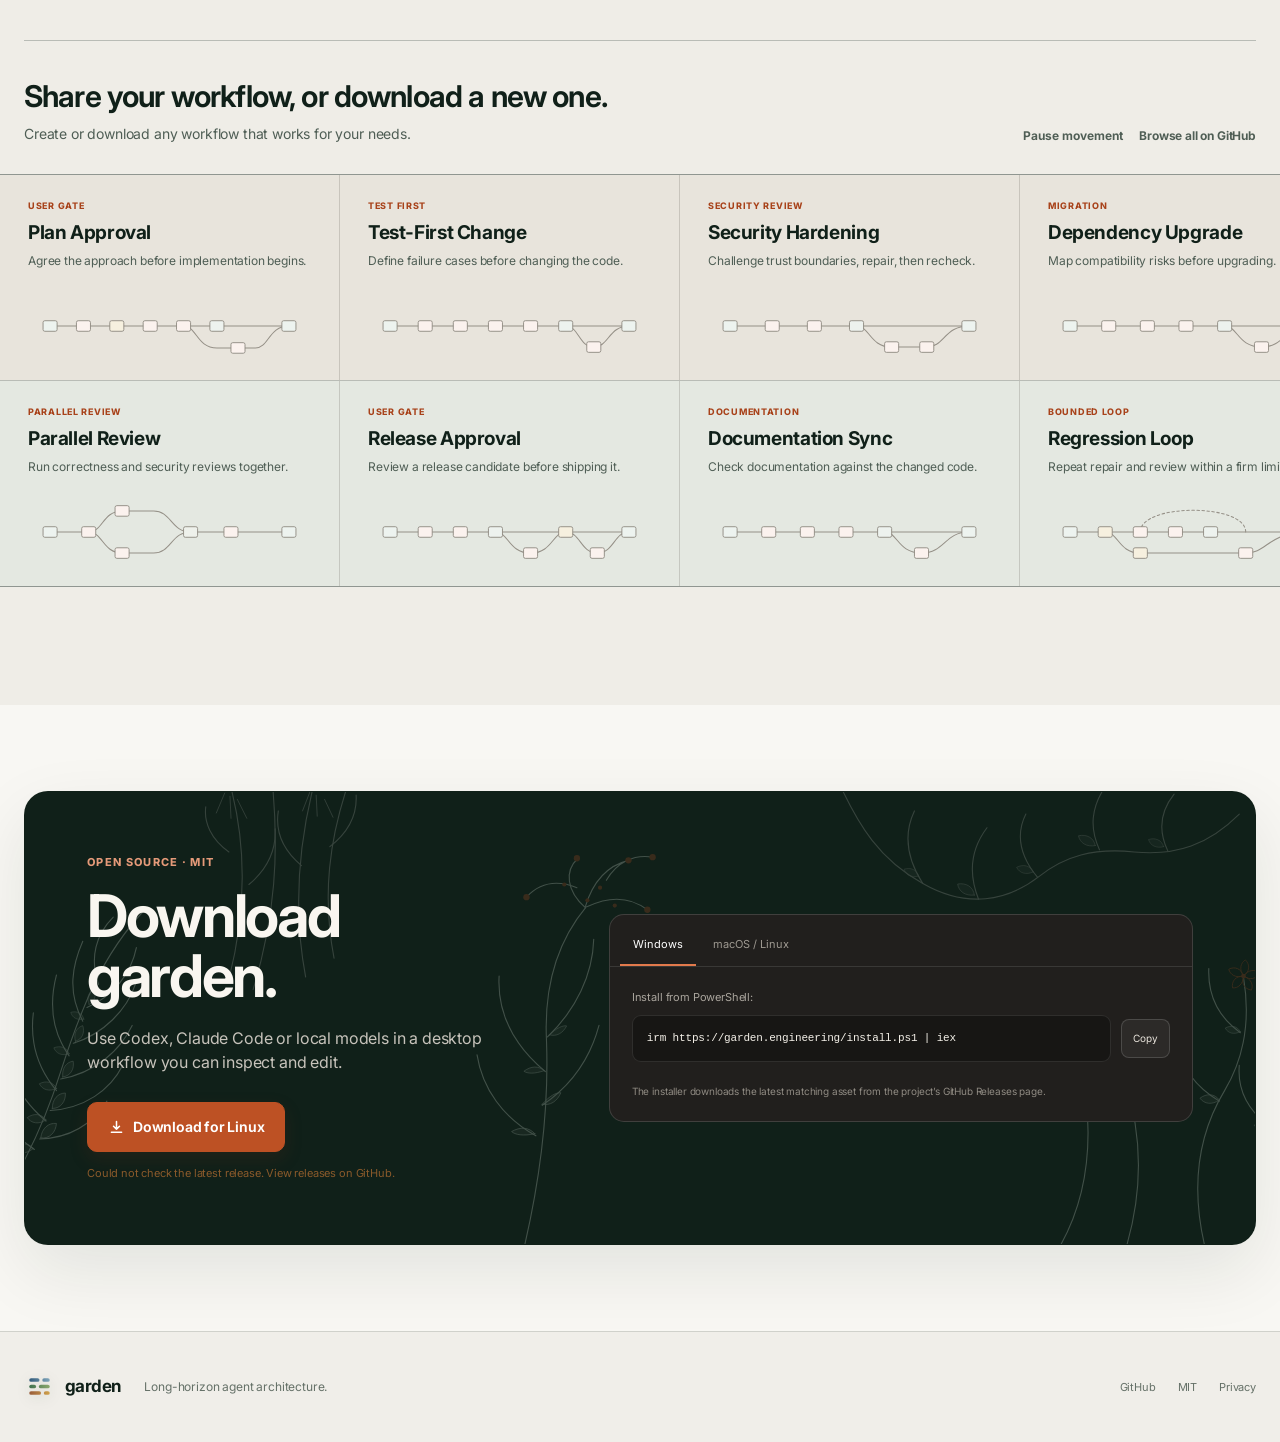
==== commit f5262233: "Animate the project grove and refine download panel" ====
--- a/index.html
+++ b/index.html
@@ -267,11 +267,11 @@
         </article>
 
         <article class="project-panel">
-          <div class="project-toolbar"><div><span class="component-label">Project structure</span><strong>Project graph</strong></div><span class="watching"><i></i> Watching</span><span class="file-tally">7 files · <b>+84</b> <em>−17</em> · 9 dependencies</span></div>
-          <div class="file-grove" aria-label="Project files and their dependencies">
+          <div class="project-toolbar"><div><span class="component-label">Project structure</span><strong>Project graph</strong></div><span class="watching"><i></i> Watching</span><span class="file-tally" aria-label="The completed example contains 7 files, 84 additions, 17 removals and 9 dependencies"><span class="tally-state tally-baseline" aria-hidden="true">5 files · <b>+0</b> <em>−0</em> · 6 dependencies</span><span class="tally-state tally-changes" aria-hidden="true">5 files · <b>+44</b> <em>−17</em> · 6 dependencies</span><span class="tally-state tally-first-file" aria-hidden="true">6 files · <b>+62</b> <em>−17</em> · 7 dependencies</span><span class="tally-state tally-complete" aria-hidden="true">7 files · <b>+84</b> <em>−17</em> · 9 dependencies</span></span></div>
+          <div class="file-grove" aria-label="Project files and their dependencies" data-grove-animation>
             <svg viewBox="0 0 760 360" role="img" aria-labelledby="grove-title grove-description">
               <title id="grove-title">garden project grove</title>
-              <desc id="grove-description">Seven project files shown as structural trees, with changed units on their branches and dependency arrows beneath the ground line.</desc>
+              <desc id="grove-description">Five existing project files receive added and removed code, then two new files and their dependencies appear.</desc>
               <defs>
                 <marker id="dependency-arrow" viewBox="0 0 8 8" refX="7" refY="4" markerWidth="7" markerHeight="7" orient="auto" markerUnits="userSpaceOnUse">
                   <path d="M1 1 7 4 1 7"/>
@@ -282,26 +282,29 @@
               <g class="grove-dependencies">
                 <path d="M60 278C60 322 218 322 265 278"/>
                 <path d="M160 278C160 311 235 311 265 278"/>
-                <path d="M265 278C265 327 425 327 480 278"/>
-                <path d="M375 278C375 314 445 314 480 278"/>
-                <path d="M480 278C480 326 650 326 690 278"/>
+                <path class="grove-dependency-new grove-dependency-one" d="M265 278C265 327 425 327 480 278"/>
+                <path class="grove-dependency-new grove-dependency-two" d="M375 278C375 314 445 314 480 278"/>
+                <path class="grove-dependency-new grove-dependency-three" d="M480 278C480 326 650 326 690 278"/>
                 <path d="M590 278C590 307 663 307 690 278"/>
               </g>
 
-              <g class="grove-tree">
+              <g class="grove-tree grove-modified">
                 <text class="grove-label" x="60" y="24" text-anchor="middle">project.ts</text>
                 <line class="grove-label-leader" x1="60" y1="31" x2="60" y2="92"/>
                 <line class="grove-spine" x1="60" y1="98" x2="60" y2="278"/>
+                <line class="grove-spine-change mark-growth" x1="60" y1="132" x2="60" y2="151"/>
+                <line class="grove-spine-change mark-removal" x1="60" y1="185" x2="60" y2="202"/>
+                <line class="grove-measure-sweep" x1="60" y1="98" x2="60" y2="278" pathLength="1"/>
                 <circle class="grove-apex" cx="60" cy="98" r="3"/><circle class="grove-base" cx="60" cy="278" r="5.5"/>
                 <path class="grove-branch mark-sage" d="M60 119H46V115H39"/><circle class="grove-joint mark-sage" cx="46" cy="119" r="1.6"/><circle class="grove-dot mark-sage" cx="39" cy="115" r="2.2"/>
                 <path class="grove-branch mark-growth" d="M60 141H74"/><circle class="grove-dot mark-growth" cx="74" cy="141" r="2.3"/>
                 <path class="grove-branch mark-blue" d="M60 166H43V172H35"/><circle class="grove-joint mark-blue" cx="43" cy="166" r="1.6"/><rect class="grove-box mark-blue" x="31" y="168" width="8" height="8" rx="1"/>
-                <path class="grove-branch mark-dark" d="M60 194H78"/><circle class="grove-dot mark-dark" cx="78" cy="194" r="2.3"/>
+                <g class="grove-change-removed"><path class="grove-branch mark-dark" d="M60 194H78"/><circle class="grove-dot mark-dark" cx="78" cy="194" r="2.3"/></g>
                 <path class="grove-branch mark-growth" d="M60 221H44"/><circle class="grove-dot mark-growth" cx="44" cy="221" r="2.2"/>
                 <path class="grove-branch mark-sage" d="M60 246H72V241H80"/><circle class="grove-joint mark-sage" cx="72" cy="246" r="1.6"/><circle class="grove-dot mark-sage" cx="80" cy="241" r="2.1"/>
               </g>
 
-              <g class="grove-tree kind-added">
+              <g class="grove-tree kind-added grove-added-one">
                 <text class="grove-label" x="160" y="43" text-anchor="middle">export.ts</text>
                 <line class="grove-label-leader" x1="160" y1="50" x2="160" y2="116"/>
                 <line class="grove-spine" x1="160" y1="122" x2="160" y2="278"/>
@@ -312,24 +315,29 @@
                 <path class="grove-branch mark-growth" d="M160 248H174"/><circle class="grove-dot mark-growth" cx="174" cy="248" r="2.2"/>
               </g>
 
-              <g class="grove-tree">
+              <g class="grove-tree grove-modified">
                 <text class="grove-label" x="265" y="20" text-anchor="middle">commands.rs</text>
                 <line class="grove-label-leader" x1="265" y1="27" x2="265" y2="82"/>
                 <line class="grove-spine" x1="265" y1="88" x2="265" y2="278"/>
+                <line class="grove-spine-change mark-removal" x1="265" y1="143" x2="265" y2="160"/>
+                <line class="grove-spine-change mark-growth" x1="265" y1="188" x2="265" y2="209"/>
+                <line class="grove-measure-sweep" x1="265" y1="88" x2="265" y2="278" pathLength="1"/>
                 <circle class="grove-apex" cx="265" cy="88" r="3"/><circle class="grove-base" cx="265" cy="278" r="5.5"/>
                 <path class="grove-branch mark-dark" d="M265 109H247V104H238"/><circle class="grove-joint mark-dark" cx="247" cy="109" r="1.6"/><rect class="grove-box mark-dark" x="233" y="99" width="10" height="10" rx="1"/>
                 <path class="grove-branch mark-sage" d="M265 129H283"/><rect class="grove-box mark-sage" x="279" y="125" width="8" height="8" rx="1"/>
-                <path class="grove-branch mark-blue" d="M265 151H247V157H238"/><circle class="grove-joint mark-blue" cx="247" cy="151" r="1.6"/><rect class="grove-box mark-blue" x="233" y="152" width="10" height="10" rx="1"/>
+                <g class="grove-change-removed"><path class="grove-branch mark-blue" d="M265 151H247V157H238"/><circle class="grove-joint mark-blue" cx="247" cy="151" r="1.6"/><rect class="grove-box mark-blue" x="233" y="152" width="10" height="10" rx="1"/></g>
                 <path class="grove-branch mark-dark" d="M265 174H286V168H294"/><circle class="grove-joint mark-dark" cx="286" cy="174" r="1.6"/><rect class="grove-box mark-dark" x="290" y="164" width="8" height="8" rx="1"/>
                 <path class="grove-branch mark-growth" d="M265 198H244"/><circle class="grove-dot mark-growth" cx="244" cy="198" r="2.4"/>
                 <path class="grove-branch mark-dark" d="M265 221H282V227H291"/><circle class="grove-joint mark-dark" cx="282" cy="221" r="1.6"/><rect class="grove-box mark-dark" x="286" y="222" width="10" height="10" rx="1"/>
                 <path class="grove-branch mark-sage" d="M265 247H248"/><circle class="grove-dot mark-sage" cx="248" cy="247" r="2.2"/>
               </g>
 
-              <g class="grove-tree">
+              <g class="grove-tree grove-modified">
                 <text class="grove-label" x="375" y="55" text-anchor="middle">menu.ts</text>
                 <line class="grove-label-leader" x1="375" y1="62" x2="375" y2="127"/>
                 <line class="grove-spine" x1="375" y1="133" x2="375" y2="278"/>
+                <line class="grove-spine-change mark-growth" x1="375" y1="149" x2="375" y2="172"/>
+                <line class="grove-measure-sweep" x1="375" y1="133" x2="375" y2="278" pathLength="1"/>
                 <circle class="grove-apex" cx="375" cy="133" r="3"/><circle class="grove-base" cx="375" cy="278" r="5.5"/>
                 <path class="grove-branch mark-growth" d="M375 158H359V164H351"/><circle class="grove-joint mark-growth" cx="359" cy="158" r="1.6"/><rect class="grove-box mark-growth" x="347" y="160" width="8" height="8" rx="1"/>
                 <path class="grove-branch mark-sage" d="M375 186H392"/><circle class="grove-dot mark-sage" cx="392" cy="186" r="2.3"/>
@@ -337,7 +345,7 @@
                 <path class="grove-branch mark-dark" d="M375 248H390V243H397"/><circle class="grove-joint mark-dark" cx="390" cy="248" r="1.6"/><circle class="grove-dot mark-dark" cx="397" cy="243" r="2.2"/>
               </g>
 
-              <g class="grove-tree kind-added">
+              <g class="grove-tree kind-added grove-added-two">
                 <text class="grove-label" x="480" y="33" text-anchor="middle">export.test.ts</text>
                 <line class="grove-label-leader" x1="480" y1="40" x2="480" y2="105"/>
                 <line class="grove-spine" x1="480" y1="111" x2="480" y2="278"/>
@@ -350,10 +358,12 @@
                 <path class="grove-branch mark-growth" d="M480 248H499V254H508"/><circle class="grove-joint mark-growth" cx="499" cy="248" r="1.6"/><rect class="grove-box mark-growth" x="503" y="249" width="10" height="10" rx="1"/>
               </g>
 
-              <g class="grove-tree">
+              <g class="grove-tree grove-modified">
                 <text class="grove-label" x="590" y="20" text-anchor="middle">Cargo.toml</text>
                 <line class="grove-label-leader" x1="590" y1="27" x2="590" y2="94"/>
                 <line class="grove-spine" x1="590" y1="100" x2="590" y2="278"/>
+                <line class="grove-spine-change mark-growth" x1="590" y1="218" x2="590" y2="238"/>
+                <line class="grove-measure-sweep" x1="590" y1="100" x2="590" y2="278" pathLength="1"/>
                 <circle class="grove-apex" cx="590" cy="100" r="3"/><circle class="grove-base" cx="590" cy="278" r="5.5"/>
                 <path class="grove-branch mark-dark" d="M590 124H574"/><circle class="grove-dot mark-dark" cx="574" cy="124" r="2.3"/>
                 <path class="grove-branch mark-sage" d="M590 149H608V144H616"/><circle class="grove-joint mark-sage" cx="608" cy="149" r="1.6"/><circle class="grove-dot mark-sage" cx="616" cy="144" r="2.2"/>
@@ -363,16 +373,19 @@
                 <path class="grove-branch mark-sage" d="M590 250H607"/><circle class="grove-dot mark-sage" cx="607" cy="250" r="2.2"/>
               </g>
 
-              <g class="grove-tree">
+              <g class="grove-tree grove-modified">
                 <text class="grove-label" x="690" y="43" text-anchor="middle">lib.rs</text>
                 <line class="grove-label-leader" x1="690" y1="50" x2="690" y2="114"/>
                 <line class="grove-spine" x1="690" y1="120" x2="690" y2="278"/>
+                <line class="grove-spine-change mark-growth" x1="690" y1="190" x2="690" y2="209"/>
+                <line class="grove-spine-change mark-removal" x1="690" y1="213" x2="690" y2="232"/>
+                <line class="grove-measure-sweep" x1="690" y1="120" x2="690" y2="278" pathLength="1"/>
                 <circle class="grove-apex" cx="690" cy="120" r="3"/><circle class="grove-base" cx="690" cy="278" r="5.5"/>
                 <path class="grove-branch mark-dark" d="M690 139H671V134H662"/><circle class="grove-joint mark-dark" cx="671" cy="139" r="1.6"/><rect class="grove-box mark-dark" x="657" y="129" width="10" height="10" rx="1"/>
                 <path class="grove-branch mark-sage" d="M690 158H708"/><circle class="grove-dot mark-sage" cx="708" cy="158" r="2.3"/>
                 <path class="grove-branch mark-blue" d="M690 179H670"/><rect class="grove-box mark-blue" x="666" y="175" width="8" height="8" rx="1"/>
                 <path class="grove-branch mark-growth" d="M690 200H711V195H719"/><circle class="grove-joint mark-growth" cx="711" cy="200" r="1.6"/><circle class="grove-dot mark-growth" cx="719" cy="195" r="2.2"/>
-                <path class="grove-branch mark-dark" d="M690 221H668V227H659"/><circle class="grove-joint mark-dark" cx="668" cy="221" r="1.6"/><rect class="grove-box mark-dark" x="654" y="222" width="10" height="10" rx="1"/>
+                <g class="grove-change-removed"><path class="grove-branch mark-dark" d="M690 221H668V227H659"/><circle class="grove-joint mark-dark" cx="668" cy="221" r="1.6"/><rect class="grove-box mark-dark" x="654" y="222" width="10" height="10" rx="1"/></g>
                 <path class="grove-branch mark-sage" d="M690 244H709"/><circle class="grove-dot mark-sage" cx="709" cy="244" r="2.3"/>
                 <path class="grove-branch mark-dark" d="M690 263H673"/><rect class="grove-box mark-dark" x="669" y="259" width="8" height="8" rx="1"/>
               </g>
@@ -554,6 +567,87 @@
 
     <section class="section download-section" id="download" aria-labelledby="download-title">
       <div class="download-panel page-width">
+        <svg class="download-botanicals download-botanicals-desktop" viewBox="0 0 1240 430" preserveAspectRatio="xMidYMid slice" aria-hidden="true" focusable="false">
+          <defs>
+            <path id="download-leaf" d="M0 0C5-11 15-15 24-11C20-1 10 5 0 0Z"/>
+            <path id="download-narrow-leaf" d="M0 0C3-14 9-22 14-24C15-12 10-3 0 0Z"/>
+            <path id="download-petal" d="M0 0C-5-7-3-14 2-17C7-12 7-5 0 0Z"/>
+          </defs>
+
+          <g class="botanical-lines botanical-sage botanical-fern">
+            <path d="M-20 432C22 382 50 327 69 266C88 207 108 155 149 112"/>
+            <path d="M44 340C23 326 8 306 0 283M55 313C29 291 20 268 17 244M65 284C44 259 40 234 43 210M77 251C58 224 59 197 65 174M90 218C75 190 80 165 90 142M105 183C96 157 103 135 119 119"/>
+            <path d="M49 330C79 329 99 316 113 294M59 303C91 301 116 284 128 260M69 273C101 267 125 247 137 222M81 239C110 230 132 207 140 183M94 205C119 194 136 173 141 148"/>
+            <g class="botanical-leaves">
+              <use href="#download-leaf" transform="translate(43 339) rotate(204) scale(.72)"/><use href="#download-leaf" transform="translate(55 312) rotate(212) scale(.68)"/><use href="#download-leaf" transform="translate(65 282) rotate(220) scale(.64)"/><use href="#download-leaf" transform="translate(77 249) rotate(226) scale(.59)"/><use href="#download-leaf" transform="translate(91 216) rotate(232) scale(.53)"/>
+              <use href="#download-leaf" transform="translate(50 329) rotate(-18) scale(.77)"/><use href="#download-leaf" transform="translate(61 301) rotate(-25) scale(.73)"/><use href="#download-leaf" transform="translate(71 271) rotate(-32) scale(.68)"/><use href="#download-leaf" transform="translate(83 237) rotate(-40) scale(.62)"/><use href="#download-leaf" transform="translate(96 202) rotate(-48) scale(.55)"/>
+            </g>
+          </g>
+
+          <g class="botanical-lines botanical-stone botanical-grasses">
+            <path d="M232 0C246 57 245 115 229 178M270-12C277 57 273 119 252 188M310-8C294 55 291 118 302 176M346-18C323 45 318 101 329 158"/>
+            <path d="M229 57C212 45 205 29 207 14M248 88C266 73 274 55 273 35M298 70C280 55 273 37 276 18M325 52C343 38 351 21 350 3"/>
+            <g class="botanical-seeds">
+              <path d="M225 1l-8 19m13-16 1 21m6-18 9 18M306 0l-7 18m13-15 1 20m7-16 8 17"/>
+            </g>
+          </g>
+
+          <g class="botanical-lines botanical-sage botanical-yarrow">
+            <path d="M506 449C523 381 534 310 531 235C529 190 539 145 569 109M530 266C499 240 484 210 486 175M532 233C559 207 575 174 576 140M521 327C490 310 470 282 465 250M527 298C555 279 573 252 581 222"/>
+            <path d="M568 110C550 94 548 75 561 63M568 109C575 86 589 70 609 65M570 109C591 99 611 100 627 112M560 91C540 83 524 87 512 100M588 84C598 67 614 59 632 62"/>
+            <g class="botanical-leaves">
+              <use href="#download-narrow-leaf" transform="translate(520 325) rotate(245) scale(.8)"/><use href="#download-narrow-leaf" transform="translate(527 297) rotate(28) scale(.75)"/><use href="#download-narrow-leaf" transform="translate(529 265) rotate(238) scale(.7)"/><use href="#download-narrow-leaf" transform="translate(534 231) rotate(32) scale(.66)"/>
+            </g>
+            <g class="botanical-flowers">
+              <circle cx="560" cy="63" r="3"/><circle cx="609" cy="65" r="3"/><circle cx="627" cy="112" r="3"/><circle cx="512" cy="100" r="3"/><circle cx="632" cy="62" r="3"/>
+              <circle cx="570" cy="103" r="2"/><circle cx="582" cy="91" r="2"/><circle cx="548" cy="88" r="2"/><circle cx="596" cy="108" r="2"/>
+            </g>
+          </g>
+
+          <g class="botanical-lines botanical-stone botanical-branch">
+            <path d="M806-16C828 34 849 65 889 87C931 111 969 104 1000 80C1024 61 1051 53 1090 57C1130 61 1161 50 1190 21"/>
+            <path d="M889 87C873 62 871 39 881 18M942 102C932 77 935 54 950 34M998 81C980 59 978 39 987 21M1057 55C1047 33 1050 15 1061-3M1122 56C1112 35 1116 17 1128 2"/>
+            <g class="botanical-leaves">
+              <use href="#download-leaf" transform="translate(885 80) rotate(230) scale(.58)"/><use href="#download-leaf" transform="translate(938 98) rotate(238) scale(.72)"/><use href="#download-leaf" transform="translate(994 76) rotate(220) scale(.62)"/><use href="#download-leaf" transform="translate(1053 51) rotate(235) scale(.7)"/><use href="#download-leaf" transform="translate(1118 52) rotate(230) scale(.6)"/>
+            </g>
+          </g>
+
+          <g class="botanical-lines botanical-sage botanical-wildflowers">
+            <path d="M1010 447C1042 401 1051 348 1044 288C1039 247 1049 210 1076 178M1080 441C1098 385 1099 329 1081 275C1069 238 1072 205 1092 171M1160 443C1144 385 1147 332 1176 284C1194 254 1201 218 1194 176M1228 432C1206 385 1206 342 1227 303"/>
+            <path d="M1045 307C1019 294 1003 273 997 246M1047 277C1066 256 1076 233 1076 205M1085 294C1110 278 1124 255 1127 226M1171 294C1144 278 1130 254 1128 224M1191 229C1170 214 1160 193 1161 168M1221 319C1199 305 1188 284 1190 260"/>
+            <g class="botanical-leaves">
+              <use href="#download-leaf" transform="translate(1044 306) rotate(216) scale(.62)"/><use href="#download-leaf" transform="translate(1048 277) rotate(18) scale(.68)"/><use href="#download-leaf" transform="translate(1085 293) rotate(-20) scale(.58)"/><use href="#download-leaf" transform="translate(1171 293) rotate(210) scale(.7)"/><use href="#download-leaf" transform="translate(1191 228) rotate(218) scale(.56)"/><use href="#download-leaf" transform="translate(1221 318) rotate(208) scale(.64)"/>
+            </g>
+            <g class="botanical-flowers botanical-petals">
+              <g transform="translate(1077 176)"><use href="#download-petal"/><use href="#download-petal" transform="rotate(72)"/><use href="#download-petal" transform="rotate(144)"/><use href="#download-petal" transform="rotate(216)"/><use href="#download-petal" transform="rotate(288)"/><circle r="2.5"/></g>
+              <g transform="translate(1093 170) scale(.8)"><use href="#download-petal"/><use href="#download-petal" transform="rotate(72)"/><use href="#download-petal" transform="rotate(144)"/><use href="#download-petal" transform="rotate(216)"/><use href="#download-petal" transform="rotate(288)"/><circle r="2.5"/></g>
+              <g transform="translate(1194 175) scale(.9)"><use href="#download-petal"/><use href="#download-petal" transform="rotate(72)"/><use href="#download-petal" transform="rotate(144)"/><use href="#download-petal" transform="rotate(216)"/><use href="#download-petal" transform="rotate(288)"/><circle r="2.5"/></g>
+            </g>
+          </g>
+        </svg>
+
+        <svg class="download-botanicals download-botanicals-mobile" viewBox="0 0 390 720" preserveAspectRatio="xMidYMid slice" aria-hidden="true" focusable="false">
+          <defs>
+            <path id="download-mobile-leaf" d="M0 0C5-11 15-15 24-11C20-1 10 5 0 0Z"/>
+            <path id="download-mobile-petal" d="M0 0C-5-7-3-14 2-17C7-12 7-5 0 0Z"/>
+          </defs>
+          <g class="botanical-lines botanical-sage botanical-fern">
+            <path d="M-18 729C14 665 38 604 48 535C56 475 72 425 108 387"/>
+            <path d="M39 595C17 577 7 553 5 526M45 562C68 553 84 537 94 515M50 529C27 507 20 481 23 454M58 493C82 480 98 459 104 432M71 457C54 435 54 413 63 394"/>
+            <g class="botanical-leaves"><use href="#download-mobile-leaf" transform="translate(39 594) rotate(215) scale(.66)"/><use href="#download-mobile-leaf" transform="translate(45 560) rotate(-26) scale(.7)"/><use href="#download-mobile-leaf" transform="translate(51 527) rotate(222) scale(.62)"/><use href="#download-mobile-leaf" transform="translate(60 491) rotate(-38) scale(.64)"/><use href="#download-mobile-leaf" transform="translate(72 455) rotate(230) scale(.56)"/></g>
+          </g>
+          <g class="botanical-lines botanical-stone botanical-grasses">
+            <path d="M282-18C270 46 272 104 291 158M324-20C306 48 308 111 331 174M367-12C340 45 340 99 361 145"/>
+            <path d="M286 92C264 77 255 56 258 35M328 107C348 91 357 69 354 45"/>
+          </g>
+          <g class="botanical-lines botanical-sage botanical-wildflowers">
+            <path d="M286 742C303 680 303 622 287 567C276 530 281 495 307 464M345 735C329 676 332 621 359 571C375 542 380 510 373 475"/>
+            <path d="M289 590C267 575 256 553 257 528M298 536C319 519 329 496 327 473M356 581C334 564 323 542 324 518"/>
+            <g class="botanical-leaves"><use href="#download-mobile-leaf" transform="translate(290 589) rotate(215) scale(.62)"/><use href="#download-mobile-leaf" transform="translate(298 535) rotate(20) scale(.66)"/><use href="#download-mobile-leaf" transform="translate(356 580) rotate(216) scale(.68)"/></g>
+            <g class="botanical-flowers botanical-petals"><g transform="translate(307 463) scale(.85)"><use href="#download-mobile-petal"/><use href="#download-mobile-petal" transform="rotate(72)"/><use href="#download-mobile-petal" transform="rotate(144)"/><use href="#download-mobile-petal" transform="rotate(216)"/><use href="#download-mobile-petal" transform="rotate(288)"/><circle r="2.5"/></g><g transform="translate(373 474) scale(.75)"><use href="#download-mobile-petal"/><use href="#download-mobile-petal" transform="rotate(72)"/><use href="#download-mobile-petal" transform="rotate(144)"/><use href="#download-mobile-petal" transform="rotate(216)"/><use href="#download-mobile-petal" transform="rotate(288)"/><circle r="2.5"/></g></g>
+          </g>
+        </svg>
+
         <div class="download-copy">
           <p class="eyebrow">Open source · MIT</p>
           <h2 id="download-title">Download garden.</h2>
--- a/styles.css
+++ b/styles.css
@@ -348,7 +348,9 @@
 .project-toolbar > div { display: flex; flex-direction: column; gap: 3px; }
 .project-toolbar strong { font-size: 13px; }
 .watching { margin-left: 3px; color: var(--green); font-size: 9px; }
-.file-tally { margin-left: auto; color: var(--muted); font-size: 9px; }
+.file-tally { min-width: 190px; margin-left: auto; display: grid; color: var(--muted); font-size: 9px; text-align: right; }
+.tally-state { grid-area: 1 / 1; }
+.tally-baseline, .tally-changes, .tally-first-file { opacity: 0; }
 .file-tally b { color: #5c9568; }
 .file-tally em { color: #b66c4e; font-style: normal; }
 .file-grove { position: relative; height: 360px; margin: 0 16px; }
@@ -374,6 +376,48 @@
 .grove-joint.mark-dark, .grove-dot.mark-dark { fill: #345b4b; }
 .grove-tree.kind-added .grove-spine { stroke: #6faa63; }
 .grove-tree.kind-added .grove-apex, .grove-tree.kind-added .grove-base { fill: #6faa63; }
+.grove-spine-change { stroke-width: 3.2; stroke-linecap: square; }
+.grove-spine-change.mark-growth { stroke: #72ad69; }
+.grove-spine-change.mark-removal { stroke: #b5541f; }
+.grove-change-removed .grove-branch, .grove-change-removed .grove-box { stroke: #b5541f; }
+.grove-change-removed :is(.grove-dot, .grove-joint) { fill: #b5541f; }
+.grove-measure-sweep { opacity: 0; stroke: var(--orange); stroke-width: 5; stroke-linecap: square; stroke-dasharray: .06 1; filter: drop-shadow(0 0 3px rgb(196 75 30 / .6)); }
+.project-panel.can-animate { --grove-cycle: 12s; --grove-play-state: paused; }
+.project-panel.can-animate.is-running { --grove-play-state: running; }
+.project-panel.can-animate :is(.file-grove, .file-tally) { animation: grove-loop-veil var(--grove-cycle) linear infinite; }
+.project-panel.can-animate .grove-modified :is(.grove-branch, .grove-box).mark-growth { animation: grove-added-stroke var(--grove-cycle) linear infinite; }
+.project-panel.can-animate .grove-modified :is(.grove-dot, .grove-joint).mark-growth { animation: grove-added-fill var(--grove-cycle) linear infinite; }
+.project-panel.can-animate .grove-change-removed :is(.grove-branch, .grove-box) { animation: grove-removed-stroke var(--grove-cycle) linear infinite; }
+.project-panel.can-animate .grove-change-removed :is(.grove-dot, .grove-joint) { animation: grove-removed-fill var(--grove-cycle) linear infinite; }
+.project-panel.can-animate .grove-spine-change { animation: grove-spine-change-in var(--grove-cycle) linear infinite; }
+.project-panel.can-animate .grove-measure-sweep { animation: grove-measure-column var(--grove-cycle) ease-out infinite; }
+.project-panel.can-animate .grove-added-one { transform-box: fill-box; transform-origin: center bottom; animation: grove-column-added-one var(--grove-cycle) cubic-bezier(.2,.82,.3,1) infinite; }
+.project-panel.can-animate .grove-added-two { transform-box: fill-box; transform-origin: center bottom; animation: grove-column-added-two var(--grove-cycle) cubic-bezier(.2,.82,.3,1) infinite; }
+.project-panel.can-animate .grove-dependency-one { animation: grove-dependency-one var(--grove-cycle) ease-out infinite; }
+.project-panel.can-animate .grove-dependency-two { animation: grove-dependency-two var(--grove-cycle) ease-out infinite; }
+.project-panel.can-animate .grove-dependency-three { animation: grove-dependency-three var(--grove-cycle) ease-out infinite; }
+.project-panel.can-animate .tally-baseline { animation: grove-tally-baseline var(--grove-cycle) linear infinite; }
+.project-panel.can-animate .tally-changes { animation: grove-tally-changes var(--grove-cycle) linear infinite; }
+.project-panel.can-animate .tally-first-file { animation: grove-tally-first-file var(--grove-cycle) linear infinite; }
+.project-panel.can-animate .tally-complete { animation: grove-tally-complete var(--grove-cycle) linear infinite; }
+.project-panel.can-animate :is(.file-grove, .file-tally, .grove-branch, .grove-box, .grove-dot, .grove-joint, .grove-spine-change, .grove-measure-sweep, .grove-added-one, .grove-added-two, .grove-dependency-new, .tally-state) { animation-play-state: var(--grove-play-state); }
+
+@keyframes grove-loop-veil { 0% { opacity: 0; } 2%, 94% { opacity: 1; } 97%, 100% { opacity: 0; } }
+@keyframes grove-added-stroke { 0%, 13.9% { stroke: #879a8f; opacity: 1; } 14% { stroke: #72ad69; } 16.1% { stroke: #72ad69; opacity: .34; } 18.7%, 100% { stroke: #72ad69; opacity: 1; } }
+@keyframes grove-added-fill { 0%, 13.9% { fill: #879a8f; opacity: 1; } 14% { fill: #72ad69; } 16.1% { fill: #72ad69; opacity: .34; } 18.7%, 100% { fill: #72ad69; opacity: 1; } }
+@keyframes grove-removed-stroke { 0%, 13.9% { stroke: #345b4b; opacity: 1; } 14% { stroke: #b5541f; } 16.1% { stroke: #b5541f; opacity: .34; } 18.7%, 100% { stroke: #b5541f; opacity: 1; } }
+@keyframes grove-removed-fill { 0%, 13.9% { fill: #345b4b; opacity: 1; } 14% { fill: #b5541f; } 16.1% { fill: #b5541f; opacity: .34; } 18.7%, 100% { fill: #b5541f; opacity: 1; } }
+@keyframes grove-spine-change-in { 0%, 14% { opacity: 0; } 16.2%, 100% { opacity: 1; } }
+@keyframes grove-measure-column { 0%, 14% { opacity: 0; stroke-dashoffset: .06; } 15.2% { opacity: .9; } 20.5%, 100% { opacity: 0; stroke-dashoffset: -1; } }
+@keyframes grove-column-added-one { 0%, 28% { opacity: 0; transform: scaleY(0); } 32.4%, 100% { opacity: 1; transform: scaleY(1); } }
+@keyframes grove-column-added-two { 0%, 42% { opacity: 0; transform: scaleY(0); } 46.4%, 100% { opacity: 1; transform: scaleY(1); } }
+@keyframes grove-dependency-one { 0%, 32.4% { opacity: 0; } 35.9%, 100% { opacity: .5; } }
+@keyframes grove-dependency-two { 0%, 46.4% { opacity: 0; } 49.9%, 100% { opacity: .5; } }
+@keyframes grove-dependency-three { 0%, 49.5% { opacity: 0; } 53%, 100% { opacity: .5; } }
+@keyframes grove-tally-baseline { 0%, 13% { opacity: 1; } 16%, 100% { opacity: 0; } }
+@keyframes grove-tally-changes { 0%, 14%, 30%, 100% { opacity: 0; } 17%, 27% { opacity: 1; } }
+@keyframes grove-tally-first-file { 0%, 29%, 54%, 100% { opacity: 0; } 32%, 51% { opacity: 1; } }
+@keyframes grove-tally-complete { 0%, 51% { opacity: 0; } 54%, 100% { opacity: 1; } }
 .project-legend { min-height: 48px; padding: 0 17px; display: flex; align-items: center; gap: 18px; border-top: 1px solid var(--line); color: var(--muted); font-size: 9px; }
 .project-legend i { width: 7px; height: 7px; display: inline-block; margin-right: 4px; border: 1px solid #879089; }
 .project-legend .legend-added { border-color: #76b36f; }
@@ -443,7 +487,18 @@
 @keyframes arch-marquee-right { from { transform: translateX(-100%); } to { transform: translateX(0); } }
 
 .download-section { padding: 86px 0; background: #f8f7f3; }
-.download-panel { min-height: 430px; padding: 62px; display: grid; grid-template-columns: minmax(330px, 0.85fr) minmax(500px, 1.15fr); align-items: center; gap: 90px; border: 1px solid var(--line); border-radius: 24px; background: var(--ink); color: #f9f6f0; box-shadow: var(--shadow-large); }
+.download-panel { position: relative; isolation: isolate; overflow: hidden; min-height: 430px; padding: 62px; display: grid; grid-template-columns: minmax(330px, 0.85fr) minmax(500px, 1.15fr); align-items: center; gap: 90px; border: 1px solid var(--line); border-radius: 24px; background: var(--ink); color: #f9f6f0; box-shadow: var(--shadow-large); }
+.download-botanicals { position: absolute; z-index: -1; inset: 0; width: 100%; height: 100%; pointer-events: none; }
+.download-botanicals-mobile { display: none; }
+.download-botanicals .botanical-lines { fill: none; stroke: currentColor; stroke-width: 1.05; stroke-linecap: round; stroke-linejoin: round; opacity: .24; }
+.download-botanicals .botanical-sage { color: var(--green-soft); }
+.download-botanicals .botanical-stone { color: var(--surface-alt); opacity: .17; }
+.download-botanicals .botanical-leaves use { fill: currentColor; fill-opacity: .18; stroke-width: .8; }
+.download-botanicals .botanical-seeds { stroke-width: .8; }
+.download-botanicals .botanical-flowers { color: var(--orange); stroke: currentColor; }
+.download-botanicals .botanical-flowers circle { fill: currentColor; stroke: none; }
+.download-botanicals .botanical-petals use { fill: none; stroke: currentColor; stroke-width: .9; }
+.download-copy, .install-box { position: relative; z-index: 1; }
 .download-copy .eyebrow { color: #e59a79; }
 .download-copy h2 { max-width: 520px; }
 .download-copy > p:not(.eyebrow):not(.download-note) { max-width: 500px; margin: 20px 0 28px; color: #c7c3bb; font-size: 16px; }
@@ -593,6 +648,8 @@
   .arch-library-tile { width: 280px; min-height: 194px; padding: 21px 22px 15px; }
   .download-section { padding: 14px 0; background: var(--ink); }
   .download-panel { width: 100%; padding: 68px 18px; border: 0; border-radius: 0; gap: 44px; box-shadow: none; }
+  .download-botanicals-desktop { display: none; }
+  .download-botanicals-mobile { display: block; }
   .download-copy .button { width: 100%; }
   .command-panel { padding: 16px; }
   .command-row { align-items: stretch; flex-direction: column; }
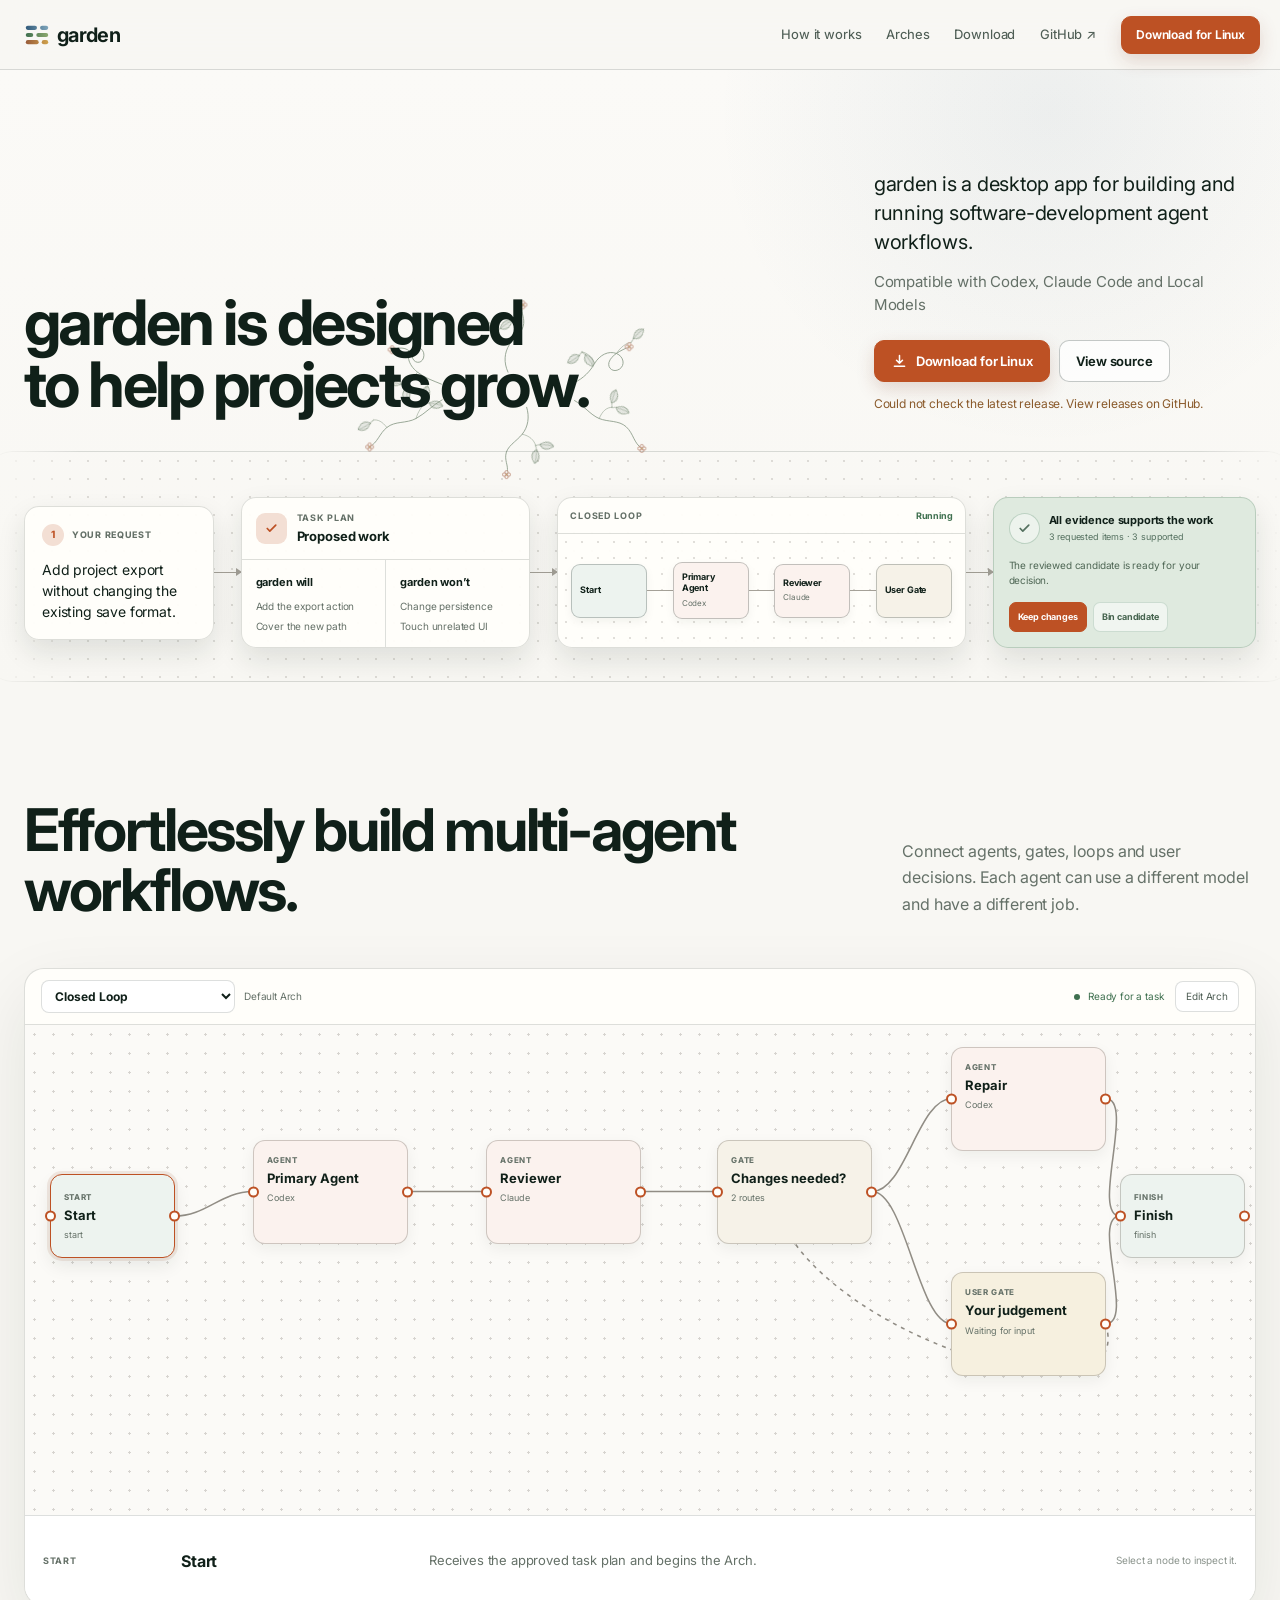
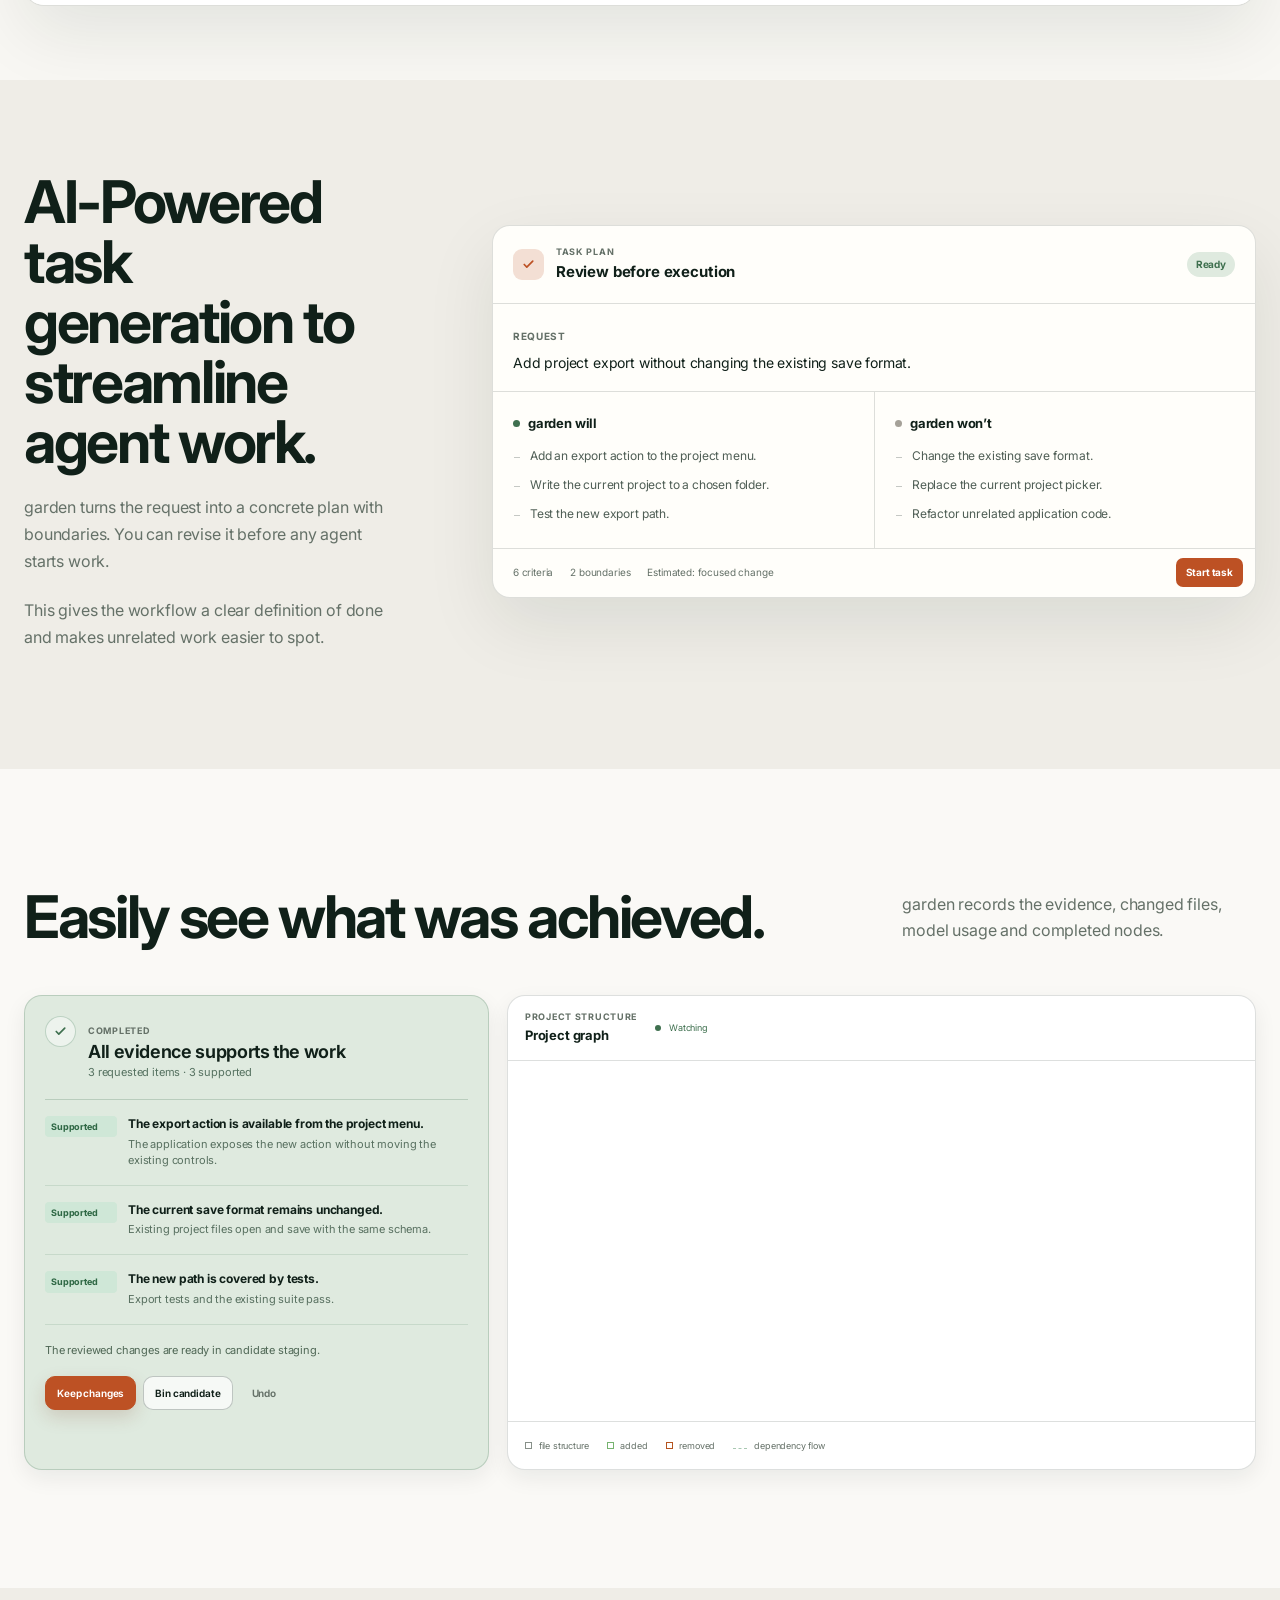
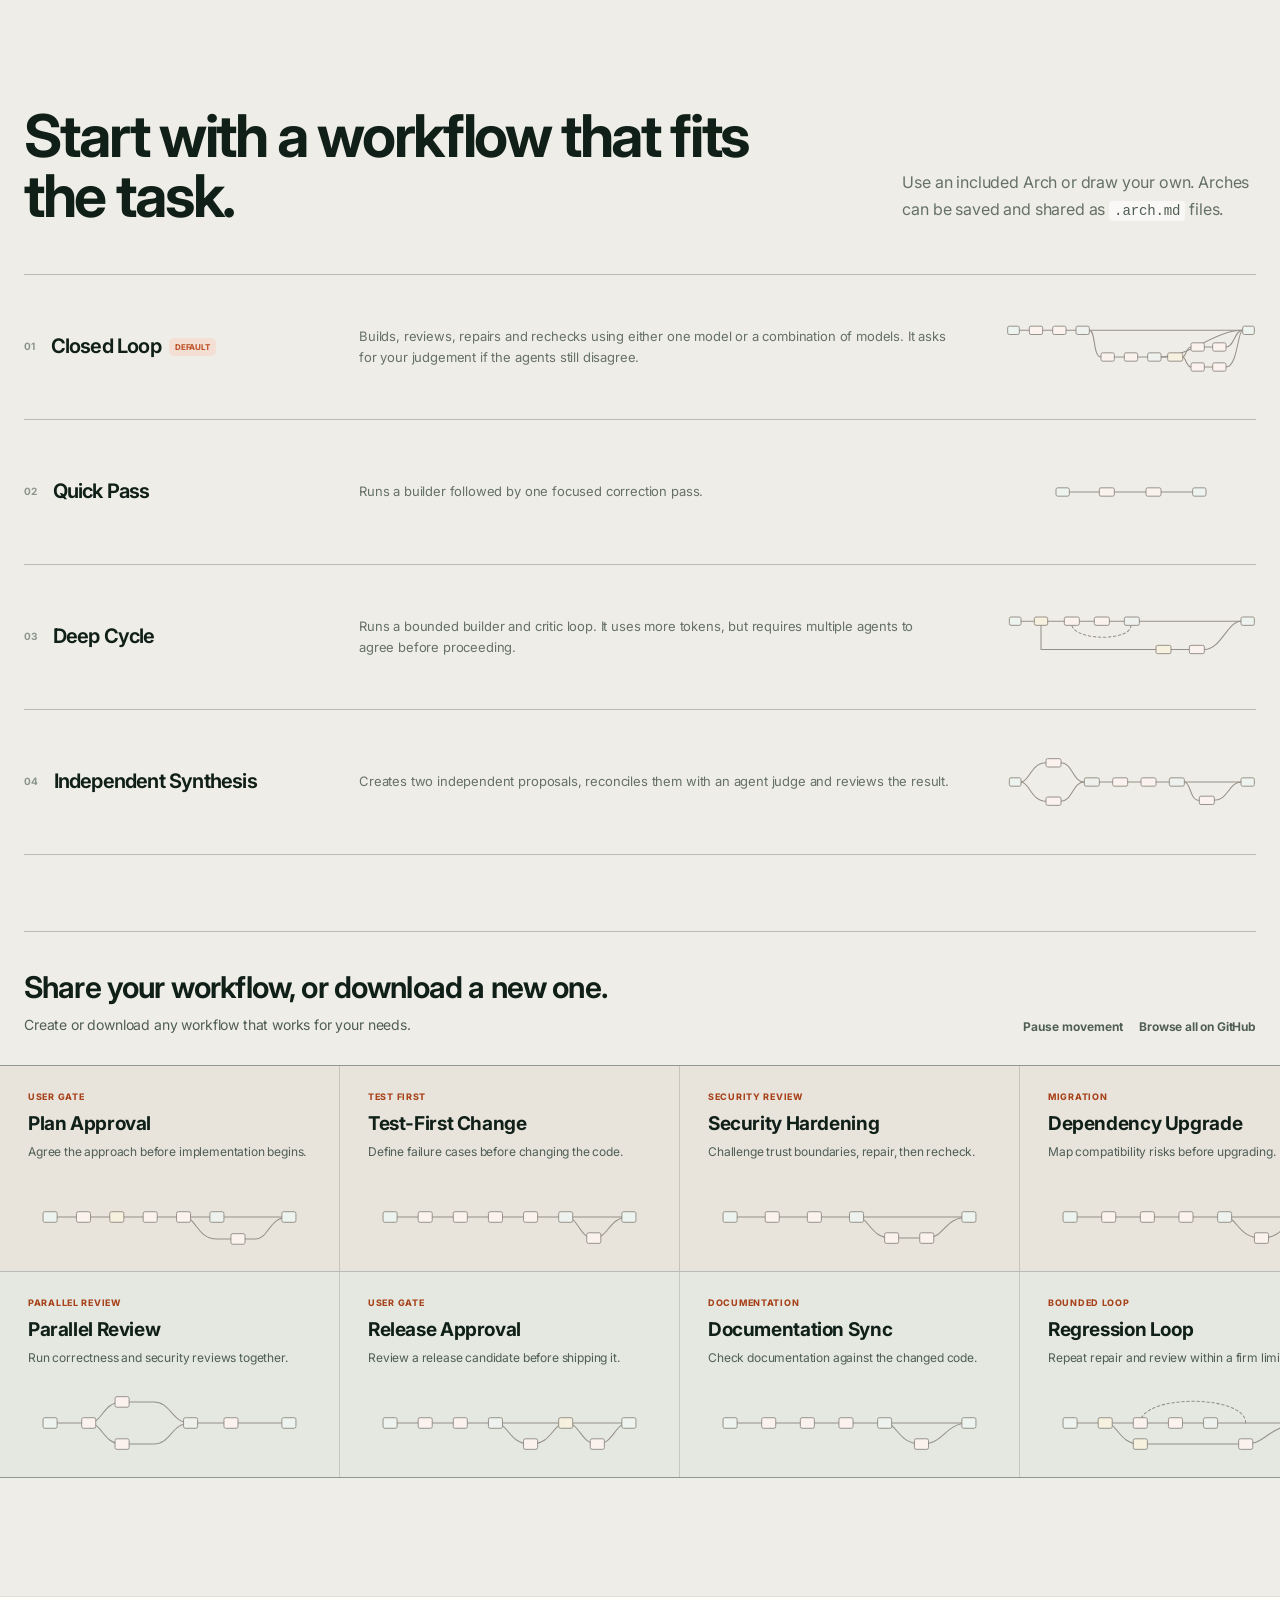
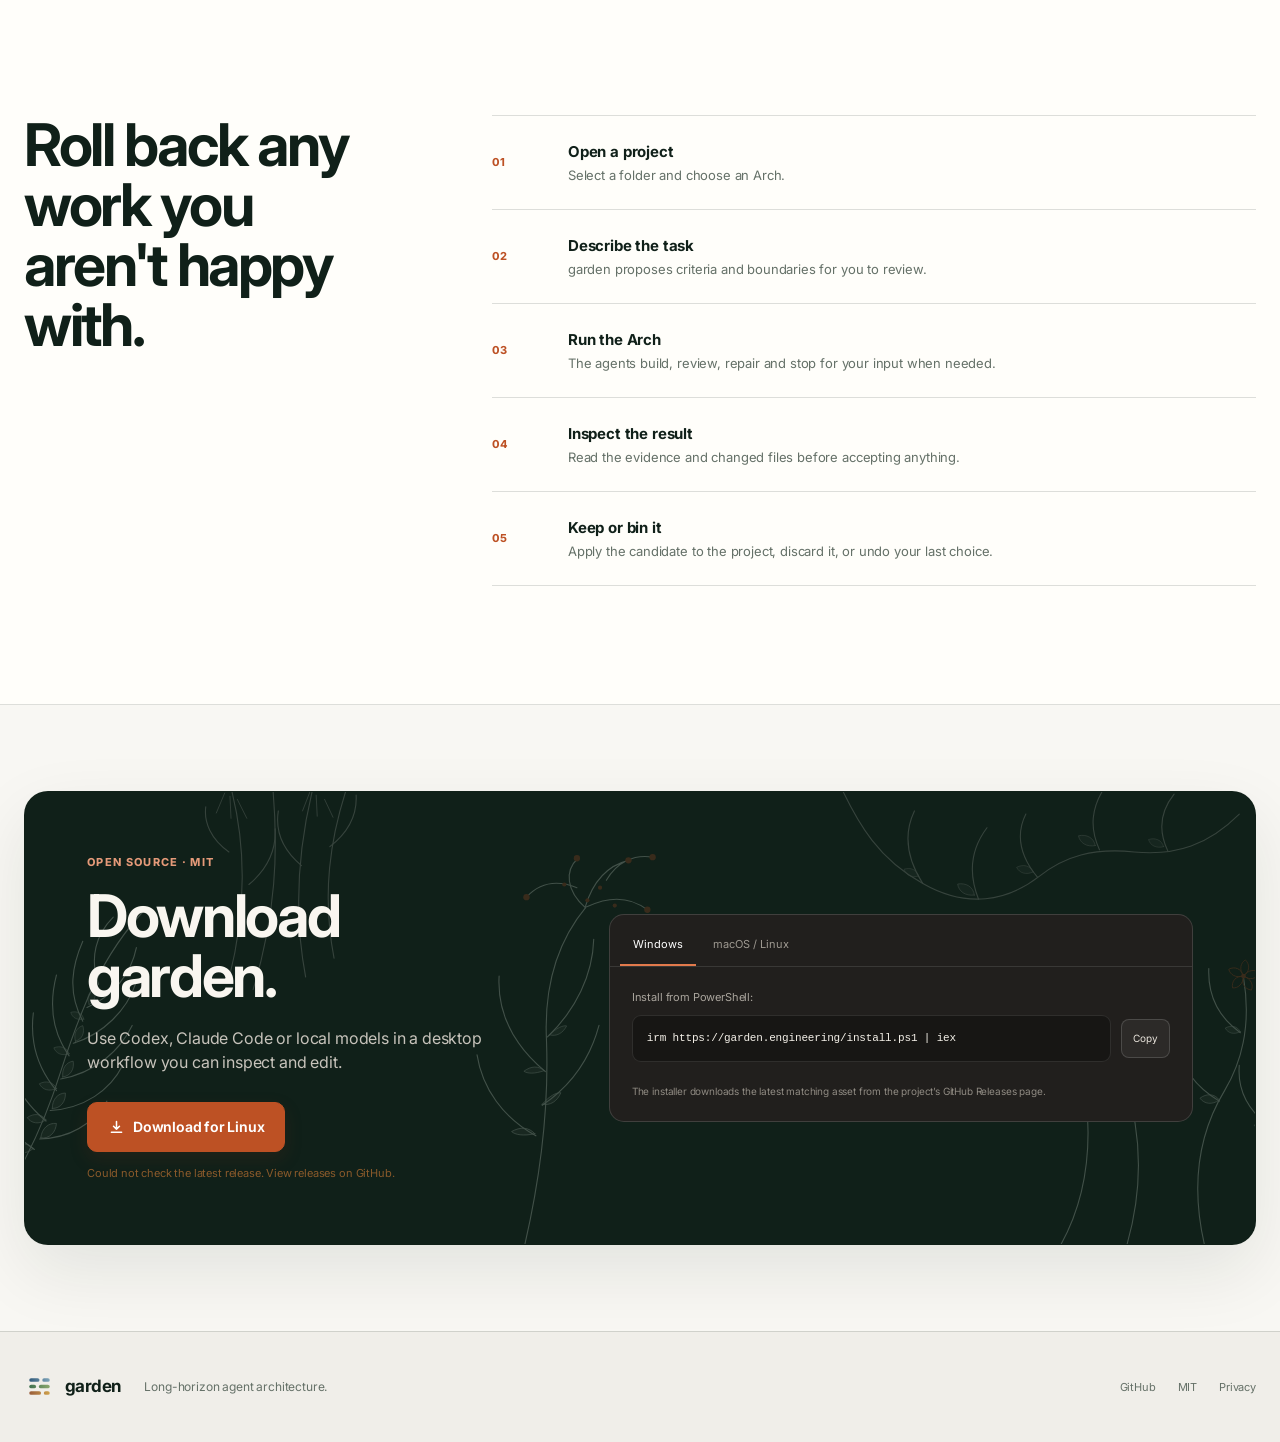
==== commit df928b0a: "Refine grove animation and website layout" ====
--- a/index.html
+++ b/index.html
@@ -28,7 +28,7 @@
   <header class="site-header" data-header>
     <div class="header-inner">
       <a class="brand" href="#top" aria-label="garden home">
-        <img src="assets/garden-horizons-mark.svg" alt="" width="38" height="38">
+        <img src="assets/garden-horizons-mark.svg" alt="" width="34" height="34">
         <span>garden</span>
       </a>
 
@@ -267,7 +267,7 @@
         </article>
 
         <article class="project-panel">
-          <div class="project-toolbar"><div><span class="component-label">Project structure</span><strong>Project graph</strong></div><span class="watching"><i></i> Watching</span><span class="file-tally" aria-label="The completed example contains 7 files, 84 additions, 17 removals and 9 dependencies"><span class="tally-state tally-baseline" aria-hidden="true">5 files · <b>+0</b> <em>−0</em> · 6 dependencies</span><span class="tally-state tally-changes" aria-hidden="true">5 files · <b>+44</b> <em>−17</em> · 6 dependencies</span><span class="tally-state tally-first-file" aria-hidden="true">6 files · <b>+62</b> <em>−17</em> · 7 dependencies</span><span class="tally-state tally-complete" aria-hidden="true">7 files · <b>+84</b> <em>−17</em> · 9 dependencies</span></span></div>
+          <div class="project-toolbar"><div><span class="component-label">Project structure</span><strong>Project graph</strong></div><span class="watching"><i></i> Watching</span><span class="file-tally" aria-label="The completed example contains 7 files, 84 additions, 17 removals and 9 dependencies"><span class="tally-state tally-baseline" aria-hidden="true">5 files · <b>+0</b> <em>−0</em> · 6 dependencies</span><span class="tally-state tally-early" aria-hidden="true">5 files · <b>+18</b> <em>−0</em> · 6 dependencies</span><span class="tally-state tally-first-file" aria-hidden="true">6 files · <b>+40</b> <em>−0</em> · 7 dependencies</span><span class="tally-state tally-first-trim" aria-hidden="true">6 files · <b>+40</b> <em>−10</em> · 7 dependencies</span><span class="tally-state tally-second-file" aria-hidden="true">7 files · <b>+62</b> <em>−10</em> · 8 dependencies</span><span class="tally-state tally-second-trim" aria-hidden="true">7 files · <b>+62</b> <em>−17</em> · 8 dependencies</span><span class="tally-state tally-complete" aria-hidden="true">7 files · <b>+84</b> <em>−17</em> · 9 dependencies</span></span></div>
           <div class="file-grove" aria-label="Project files and their dependencies" data-grove-animation>
             <svg viewBox="0 0 760 360" role="img" aria-labelledby="grove-title grove-description">
               <title id="grove-title">garden project grove</title>
@@ -292,15 +292,15 @@
                 <text class="grove-label" x="60" y="24" text-anchor="middle">project.ts</text>
                 <line class="grove-label-leader" x1="60" y1="31" x2="60" y2="92"/>
                 <line class="grove-spine" x1="60" y1="98" x2="60" y2="278"/>
-                <line class="grove-spine-change mark-growth" x1="60" y1="132" x2="60" y2="151"/>
-                <line class="grove-spine-change mark-removal" x1="60" y1="185" x2="60" y2="202"/>
-                <line class="grove-measure-sweep" x1="60" y1="98" x2="60" y2="278" pathLength="1"/>
+                <line class="grove-spine-change mark-growth change-early" x1="60" y1="132" x2="60" y2="151"/>
+                <line class="grove-spine-change mark-removal change-trim-one" x1="60" y1="185" x2="60" y2="202"/>
+                <line class="grove-measure-sweep sweep-early" x1="60" y1="98" x2="60" y2="278" pathLength="1"/>
                 <circle class="grove-apex" cx="60" cy="98" r="3"/><circle class="grove-base" cx="60" cy="278" r="5.5"/>
                 <path class="grove-branch mark-sage" d="M60 119H46V115H39"/><circle class="grove-joint mark-sage" cx="46" cy="119" r="1.6"/><circle class="grove-dot mark-sage" cx="39" cy="115" r="2.2"/>
-                <path class="grove-branch mark-growth" d="M60 141H74"/><circle class="grove-dot mark-growth" cx="74" cy="141" r="2.3"/>
+                <path class="grove-branch mark-growth change-early" d="M60 141H74"/><circle class="grove-dot mark-growth change-early" cx="74" cy="141" r="2.3"/>
                 <path class="grove-branch mark-blue" d="M60 166H43V172H35"/><circle class="grove-joint mark-blue" cx="43" cy="166" r="1.6"/><rect class="grove-box mark-blue" x="31" y="168" width="8" height="8" rx="1"/>
-                <g class="grove-change-removed"><path class="grove-branch mark-dark" d="M60 194H78"/><circle class="grove-dot mark-dark" cx="78" cy="194" r="2.3"/></g>
-                <path class="grove-branch mark-growth" d="M60 221H44"/><circle class="grove-dot mark-growth" cx="44" cy="221" r="2.2"/>
+                <g class="grove-change-removed change-trim-one"><path class="grove-branch mark-dark" d="M60 194H78"/><circle class="grove-dot mark-dark" cx="78" cy="194" r="2.3"/></g>
+                <path class="grove-branch mark-growth change-final" d="M60 221H44"/><circle class="grove-dot mark-growth change-final" cx="44" cy="221" r="2.2"/>
                 <path class="grove-branch mark-sage" d="M60 246H72V241H80"/><circle class="grove-joint mark-sage" cx="72" cy="246" r="1.6"/><circle class="grove-dot mark-sage" cx="80" cy="241" r="2.1"/>
               </g>
 
@@ -319,15 +319,15 @@
                 <text class="grove-label" x="265" y="20" text-anchor="middle">commands.rs</text>
                 <line class="grove-label-leader" x1="265" y1="27" x2="265" y2="82"/>
                 <line class="grove-spine" x1="265" y1="88" x2="265" y2="278"/>
-                <line class="grove-spine-change mark-removal" x1="265" y1="143" x2="265" y2="160"/>
-                <line class="grove-spine-change mark-growth" x1="265" y1="188" x2="265" y2="209"/>
-                <line class="grove-measure-sweep" x1="265" y1="88" x2="265" y2="278" pathLength="1"/>
+                <line class="grove-spine-change mark-removal change-trim-one" x1="265" y1="143" x2="265" y2="160"/>
+                <line class="grove-spine-change mark-growth change-final" x1="265" y1="188" x2="265" y2="209"/>
+                <line class="grove-measure-sweep sweep-trim-one" x1="265" y1="88" x2="265" y2="278" pathLength="1"/>
                 <circle class="grove-apex" cx="265" cy="88" r="3"/><circle class="grove-base" cx="265" cy="278" r="5.5"/>
                 <path class="grove-branch mark-dark" d="M265 109H247V104H238"/><circle class="grove-joint mark-dark" cx="247" cy="109" r="1.6"/><rect class="grove-box mark-dark" x="233" y="99" width="10" height="10" rx="1"/>
                 <path class="grove-branch mark-sage" d="M265 129H283"/><rect class="grove-box mark-sage" x="279" y="125" width="8" height="8" rx="1"/>
-                <g class="grove-change-removed"><path class="grove-branch mark-blue" d="M265 151H247V157H238"/><circle class="grove-joint mark-blue" cx="247" cy="151" r="1.6"/><rect class="grove-box mark-blue" x="233" y="152" width="10" height="10" rx="1"/></g>
+                <g class="grove-change-removed change-trim-one"><path class="grove-branch mark-blue" d="M265 151H247V157H238"/><circle class="grove-joint mark-blue" cx="247" cy="151" r="1.6"/><rect class="grove-box mark-blue" x="233" y="152" width="10" height="10" rx="1"/></g>
                 <path class="grove-branch mark-dark" d="M265 174H286V168H294"/><circle class="grove-joint mark-dark" cx="286" cy="174" r="1.6"/><rect class="grove-box mark-dark" x="290" y="164" width="8" height="8" rx="1"/>
-                <path class="grove-branch mark-growth" d="M265 198H244"/><circle class="grove-dot mark-growth" cx="244" cy="198" r="2.4"/>
+                <path class="grove-branch mark-growth change-final" d="M265 198H244"/><circle class="grove-dot mark-growth change-final" cx="244" cy="198" r="2.4"/>
                 <path class="grove-branch mark-dark" d="M265 221H282V227H291"/><circle class="grove-joint mark-dark" cx="282" cy="221" r="1.6"/><rect class="grove-box mark-dark" x="286" y="222" width="10" height="10" rx="1"/>
                 <path class="grove-branch mark-sage" d="M265 247H248"/><circle class="grove-dot mark-sage" cx="248" cy="247" r="2.2"/>
               </g>
@@ -336,10 +336,10 @@
                 <text class="grove-label" x="375" y="55" text-anchor="middle">menu.ts</text>
                 <line class="grove-label-leader" x1="375" y1="62" x2="375" y2="127"/>
                 <line class="grove-spine" x1="375" y1="133" x2="375" y2="278"/>
-                <line class="grove-spine-change mark-growth" x1="375" y1="149" x2="375" y2="172"/>
-                <line class="grove-measure-sweep" x1="375" y1="133" x2="375" y2="278" pathLength="1"/>
+                <line class="grove-spine-change mark-growth change-early" x1="375" y1="149" x2="375" y2="172"/>
+                <line class="grove-measure-sweep sweep-early" x1="375" y1="133" x2="375" y2="278" pathLength="1"/>
                 <circle class="grove-apex" cx="375" cy="133" r="3"/><circle class="grove-base" cx="375" cy="278" r="5.5"/>
-                <path class="grove-branch mark-growth" d="M375 158H359V164H351"/><circle class="grove-joint mark-growth" cx="359" cy="158" r="1.6"/><rect class="grove-box mark-growth" x="347" y="160" width="8" height="8" rx="1"/>
+                <path class="grove-branch mark-growth change-early" d="M375 158H359V164H351"/><circle class="grove-joint mark-growth change-early" cx="359" cy="158" r="1.6"/><rect class="grove-box mark-growth change-early" x="347" y="160" width="8" height="8" rx="1"/>
                 <path class="grove-branch mark-sage" d="M375 186H392"/><circle class="grove-dot mark-sage" cx="392" cy="186" r="2.3"/>
                 <path class="grove-branch mark-blue" d="M375 218H357"/><rect class="grove-box mark-blue" x="353" y="214" width="8" height="8" rx="1"/>
                 <path class="grove-branch mark-dark" d="M375 248H390V243H397"/><circle class="grove-joint mark-dark" cx="390" cy="248" r="1.6"/><circle class="grove-dot mark-dark" cx="397" cy="243" r="2.2"/>
@@ -362,14 +362,14 @@
                 <text class="grove-label" x="590" y="20" text-anchor="middle">Cargo.toml</text>
                 <line class="grove-label-leader" x1="590" y1="27" x2="590" y2="94"/>
                 <line class="grove-spine" x1="590" y1="100" x2="590" y2="278"/>
-                <line class="grove-spine-change mark-growth" x1="590" y1="218" x2="590" y2="238"/>
-                <line class="grove-measure-sweep" x1="590" y1="100" x2="590" y2="278" pathLength="1"/>
+                <line class="grove-spine-change mark-growth change-final" x1="590" y1="218" x2="590" y2="238"/>
+                <line class="grove-measure-sweep sweep-final" x1="590" y1="100" x2="590" y2="278" pathLength="1"/>
                 <circle class="grove-apex" cx="590" cy="100" r="3"/><circle class="grove-base" cx="590" cy="278" r="5.5"/>
                 <path class="grove-branch mark-dark" d="M590 124H574"/><circle class="grove-dot mark-dark" cx="574" cy="124" r="2.3"/>
                 <path class="grove-branch mark-sage" d="M590 149H608V144H616"/><circle class="grove-joint mark-sage" cx="608" cy="149" r="1.6"/><circle class="grove-dot mark-sage" cx="616" cy="144" r="2.2"/>
                 <path class="grove-branch mark-blue" d="M590 174H570V180H562"/><circle class="grove-joint mark-blue" cx="570" cy="174" r="1.6"/><rect class="grove-box mark-blue" x="558" y="176" width="8" height="8" rx="1"/>
                 <path class="grove-branch mark-dark" d="M590 202H612"/><circle class="grove-dot mark-dark" cx="612" cy="202" r="2.3"/>
-                <path class="grove-branch mark-growth" d="M590 228H574"/><circle class="grove-dot mark-growth" cx="574" cy="228" r="2.2"/>
+                <path class="grove-branch mark-growth change-final" d="M590 228H574"/><circle class="grove-dot mark-growth change-final" cx="574" cy="228" r="2.2"/>
                 <path class="grove-branch mark-sage" d="M590 250H607"/><circle class="grove-dot mark-sage" cx="607" cy="250" r="2.2"/>
               </g>
 
@@ -377,15 +377,15 @@
                 <text class="grove-label" x="690" y="43" text-anchor="middle">lib.rs</text>
                 <line class="grove-label-leader" x1="690" y1="50" x2="690" y2="114"/>
                 <line class="grove-spine" x1="690" y1="120" x2="690" y2="278"/>
-                <line class="grove-spine-change mark-growth" x1="690" y1="190" x2="690" y2="209"/>
-                <line class="grove-spine-change mark-removal" x1="690" y1="213" x2="690" y2="232"/>
-                <line class="grove-measure-sweep" x1="690" y1="120" x2="690" y2="278" pathLength="1"/>
+                <line class="grove-spine-change mark-growth change-final" x1="690" y1="190" x2="690" y2="209"/>
+                <line class="grove-spine-change mark-removal change-trim-two" x1="690" y1="213" x2="690" y2="232"/>
+                <line class="grove-measure-sweep sweep-trim-two" x1="690" y1="120" x2="690" y2="278" pathLength="1"/>
                 <circle class="grove-apex" cx="690" cy="120" r="3"/><circle class="grove-base" cx="690" cy="278" r="5.5"/>
                 <path class="grove-branch mark-dark" d="M690 139H671V134H662"/><circle class="grove-joint mark-dark" cx="671" cy="139" r="1.6"/><rect class="grove-box mark-dark" x="657" y="129" width="10" height="10" rx="1"/>
                 <path class="grove-branch mark-sage" d="M690 158H708"/><circle class="grove-dot mark-sage" cx="708" cy="158" r="2.3"/>
                 <path class="grove-branch mark-blue" d="M690 179H670"/><rect class="grove-box mark-blue" x="666" y="175" width="8" height="8" rx="1"/>
-                <path class="grove-branch mark-growth" d="M690 200H711V195H719"/><circle class="grove-joint mark-growth" cx="711" cy="200" r="1.6"/><circle class="grove-dot mark-growth" cx="719" cy="195" r="2.2"/>
-                <g class="grove-change-removed"><path class="grove-branch mark-dark" d="M690 221H668V227H659"/><circle class="grove-joint mark-dark" cx="668" cy="221" r="1.6"/><rect class="grove-box mark-dark" x="654" y="222" width="10" height="10" rx="1"/></g>
+                <path class="grove-branch mark-growth change-final" d="M690 200H711V195H719"/><circle class="grove-joint mark-growth change-final" cx="711" cy="200" r="1.6"/><circle class="grove-dot mark-growth change-final" cx="719" cy="195" r="2.2"/>
+                <g class="grove-change-removed change-trim-two"><path class="grove-branch mark-dark" d="M690 221H668V227H659"/><circle class="grove-joint mark-dark" cx="668" cy="221" r="1.6"/><rect class="grove-box mark-dark" x="654" y="222" width="10" height="10" rx="1"/></g>
                 <path class="grove-branch mark-sage" d="M690 244H709"/><circle class="grove-dot mark-sage" cx="709" cy="244" r="2.3"/>
                 <path class="grove-branch mark-dark" d="M690 263H673"/><rect class="grove-box mark-dark" x="669" y="259" width="8" height="8" rx="1"/>
               </g>
@@ -393,21 +393,6 @@
           </div>
           <div class="project-legend"><span><i class="legend-base"></i> file structure</span><span><i class="legend-added"></i> added</span><span><i class="legend-removed"></i> removed</span><span><i class="legend-route"></i> dependency flow</span></div>
         </article>
-      </div>
-    </section>
-
-    <section class="section typical-section" aria-labelledby="typical-title">
-      <div class="page-width typical-layout">
-        <div class="section-copy">
-          <h2 id="typical-title">Roll back any work you aren't happy with.</h2>
-        </div>
-        <ol class="run-list">
-          <li><span>01</span><div><strong>Open a project</strong><p>Select a folder and choose an Arch.</p></div></li>
-          <li><span>02</span><div><strong>Describe the task</strong><p>garden proposes criteria and boundaries for you to review.</p></div></li>
-          <li><span>03</span><div><strong>Run the Arch</strong><p>The agents build, review, repair and stop for your input when needed.</p></div></li>
-          <li><span>04</span><div><strong>Inspect the result</strong><p>Read the evidence and changed files before accepting anything.</p></div></li>
-          <li><span>05</span><div><strong>Keep or bin it</strong><p>Apply the candidate to the project, discard it, or undo your last choice.</p></div></li>
-        </ol>
       </div>
     </section>
 
@@ -565,6 +550,21 @@
       </div>
     </section>
 
+    <section class="section typical-section" aria-labelledby="typical-title">
+      <div class="page-width typical-layout">
+        <div class="section-copy">
+          <h2 id="typical-title">Roll back any work you aren't happy with.</h2>
+        </div>
+        <ol class="run-list">
+          <li><span>01</span><div><strong>Open a project</strong><p>Select a folder and choose an Arch.</p></div></li>
+          <li><span>02</span><div><strong>Describe the task</strong><p>garden proposes criteria and boundaries for you to review.</p></div></li>
+          <li><span>03</span><div><strong>Run the Arch</strong><p>The agents build, review, repair and stop for your input when needed.</p></div></li>
+          <li><span>04</span><div><strong>Inspect the result</strong><p>Read the evidence and changed files before accepting anything.</p></div></li>
+          <li><span>05</span><div><strong>Keep or bin it</strong><p>Apply the candidate to the project, discard it, or undo your last choice.</p></div></li>
+        </ol>
+      </div>
+    </section>
+
     <section class="section download-section" id="download" aria-labelledby="download-title">
       <div class="download-panel page-width">
         <svg class="download-botanicals download-botanicals-desktop" viewBox="0 0 1240 430" preserveAspectRatio="xMidYMid slice" aria-hidden="true" focusable="false">
--- a/styles.css
+++ b/styles.css
@@ -94,8 +94,10 @@
   justify-content: space-between;
   gap: 30px;
 }
-.brand { display: inline-flex; align-items: center; gap: 10px; text-decoration: none; font-size: 21px; font-weight: 700; letter-spacing: -0.035em; }
-.brand img { filter: drop-shadow(0 3px 7px rgba(16, 32, 25, 0.12)); }
+.brand { display: inline-flex; align-items: center; gap: 10px; text-decoration: none; font-size: 21px; font-weight: 700; line-height: 1; letter-spacing: -0.035em; }
+.brand img { display: block; }
+.site-header .brand { gap: 3px; font-size: 20px; font-weight: 680; line-height: 1; letter-spacing: -0.032em; }
+.site-header .brand img { width: 34px; height: 34px; }
 .site-nav { display: flex; align-items: center; gap: 25px; color: var(--ink-soft); font-size: 13px; font-weight: 450; letter-spacing: -0.012em; }
 .site-nav > a:not(.button) { text-decoration: none; transition: color 140ms ease; }
 .site-nav > a:not(.button):hover { color: var(--orange); }
@@ -350,7 +352,7 @@
 .watching { margin-left: 3px; color: var(--green); font-size: 9px; }
 .file-tally { min-width: 190px; margin-left: auto; display: grid; color: var(--muted); font-size: 9px; text-align: right; }
 .tally-state { grid-area: 1 / 1; }
-.tally-baseline, .tally-changes, .tally-first-file { opacity: 0; }
+.tally-state:not(.tally-complete) { opacity: 0; }
 .file-tally b { color: #5c9568; }
 .file-tally em { color: #b66c4e; font-style: normal; }
 .file-grove { position: relative; height: 360px; margin: 0 16px; }
@@ -382,42 +384,59 @@
 .grove-change-removed .grove-branch, .grove-change-removed .grove-box { stroke: #b5541f; }
 .grove-change-removed :is(.grove-dot, .grove-joint) { fill: #b5541f; }
 .grove-measure-sweep { opacity: 0; stroke: var(--orange); stroke-width: 5; stroke-linecap: square; stroke-dasharray: .06 1; filter: drop-shadow(0 0 3px rgb(196 75 30 / .6)); }
-.project-panel.can-animate { --grove-cycle: 12s; --grove-play-state: paused; }
+.project-panel.can-animate { --grove-play-state: paused; }
 .project-panel.can-animate.is-running { --grove-play-state: running; }
-.project-panel.can-animate :is(.file-grove, .file-tally) { animation: grove-loop-veil var(--grove-cycle) linear infinite; }
-.project-panel.can-animate .grove-modified :is(.grove-branch, .grove-box).mark-growth { animation: grove-added-stroke var(--grove-cycle) linear infinite; }
-.project-panel.can-animate .grove-modified :is(.grove-dot, .grove-joint).mark-growth { animation: grove-added-fill var(--grove-cycle) linear infinite; }
-.project-panel.can-animate .grove-change-removed :is(.grove-branch, .grove-box) { animation: grove-removed-stroke var(--grove-cycle) linear infinite; }
-.project-panel.can-animate .grove-change-removed :is(.grove-dot, .grove-joint) { animation: grove-removed-fill var(--grove-cycle) linear infinite; }
-.project-panel.can-animate .grove-spine-change { animation: grove-spine-change-in var(--grove-cycle) linear infinite; }
-.project-panel.can-animate .grove-measure-sweep { animation: grove-measure-column var(--grove-cycle) ease-out infinite; }
-.project-panel.can-animate .grove-added-one { transform-box: fill-box; transform-origin: center bottom; animation: grove-column-added-one var(--grove-cycle) cubic-bezier(.2,.82,.3,1) infinite; }
-.project-panel.can-animate .grove-added-two { transform-box: fill-box; transform-origin: center bottom; animation: grove-column-added-two var(--grove-cycle) cubic-bezier(.2,.82,.3,1) infinite; }
-.project-panel.can-animate .grove-dependency-one { animation: grove-dependency-one var(--grove-cycle) ease-out infinite; }
-.project-panel.can-animate .grove-dependency-two { animation: grove-dependency-two var(--grove-cycle) ease-out infinite; }
-.project-panel.can-animate .grove-dependency-three { animation: grove-dependency-three var(--grove-cycle) ease-out infinite; }
-.project-panel.can-animate .tally-baseline { animation: grove-tally-baseline var(--grove-cycle) linear infinite; }
-.project-panel.can-animate .tally-changes { animation: grove-tally-changes var(--grove-cycle) linear infinite; }
-.project-panel.can-animate .tally-first-file { animation: grove-tally-first-file var(--grove-cycle) linear infinite; }
-.project-panel.can-animate .tally-complete { animation: grove-tally-complete var(--grove-cycle) linear infinite; }
-.project-panel.can-animate :is(.file-grove, .file-tally, .grove-branch, .grove-box, .grove-dot, .grove-joint, .grove-spine-change, .grove-measure-sweep, .grove-added-one, .grove-added-two, .grove-dependency-new, .tally-state) { animation-play-state: var(--grove-play-state); }
-
-@keyframes grove-loop-veil { 0% { opacity: 0; } 2%, 94% { opacity: 1; } 97%, 100% { opacity: 0; } }
-@keyframes grove-added-stroke { 0%, 13.9% { stroke: #879a8f; opacity: 1; } 14% { stroke: #72ad69; } 16.1% { stroke: #72ad69; opacity: .34; } 18.7%, 100% { stroke: #72ad69; opacity: 1; } }
-@keyframes grove-added-fill { 0%, 13.9% { fill: #879a8f; opacity: 1; } 14% { fill: #72ad69; } 16.1% { fill: #72ad69; opacity: .34; } 18.7%, 100% { fill: #72ad69; opacity: 1; } }
-@keyframes grove-removed-stroke { 0%, 13.9% { stroke: #345b4b; opacity: 1; } 14% { stroke: #b5541f; } 16.1% { stroke: #b5541f; opacity: .34; } 18.7%, 100% { stroke: #b5541f; opacity: 1; } }
-@keyframes grove-removed-fill { 0%, 13.9% { fill: #345b4b; opacity: 1; } 14% { fill: #b5541f; } 16.1% { fill: #b5541f; opacity: .34; } 18.7%, 100% { fill: #b5541f; opacity: 1; } }
-@keyframes grove-spine-change-in { 0%, 14% { opacity: 0; } 16.2%, 100% { opacity: 1; } }
-@keyframes grove-measure-column { 0%, 14% { opacity: 0; stroke-dashoffset: .06; } 15.2% { opacity: .9; } 20.5%, 100% { opacity: 0; stroke-dashoffset: -1; } }
-@keyframes grove-column-added-one { 0%, 28% { opacity: 0; transform: scaleY(0); } 32.4%, 100% { opacity: 1; transform: scaleY(1); } }
-@keyframes grove-column-added-two { 0%, 42% { opacity: 0; transform: scaleY(0); } 46.4%, 100% { opacity: 1; transform: scaleY(1); } }
-@keyframes grove-dependency-one { 0%, 32.4% { opacity: 0; } 35.9%, 100% { opacity: .5; } }
-@keyframes grove-dependency-two { 0%, 46.4% { opacity: 0; } 49.9%, 100% { opacity: .5; } }
-@keyframes grove-dependency-three { 0%, 49.5% { opacity: 0; } 53%, 100% { opacity: .5; } }
-@keyframes grove-tally-baseline { 0%, 13% { opacity: 1; } 16%, 100% { opacity: 0; } }
-@keyframes grove-tally-changes { 0%, 14%, 30%, 100% { opacity: 0; } 17%, 27% { opacity: 1; } }
-@keyframes grove-tally-first-file { 0%, 29%, 54%, 100% { opacity: 0; } 32%, 51% { opacity: 1; } }
-@keyframes grove-tally-complete { 0%, 51% { opacity: 0; } 54%, 100% { opacity: 1; } }
+.project-panel.can-animate:not(.is-playing) :is(.file-grove, .file-tally) { opacity: 0; }
+.project-panel.can-animate .grove-modified :is(.grove-branch, .grove-box).mark-growth { stroke: #879a8f; }
+.project-panel.can-animate .grove-modified :is(.grove-dot, .grove-joint).mark-growth { fill: #879a8f; }
+.project-panel.can-animate .grove-change-removed :is(.grove-branch, .grove-box) { stroke: #345b4b; }
+.project-panel.can-animate .grove-change-removed :is(.grove-dot, .grove-joint) { fill: #345b4b; }
+.project-panel.can-animate .grove-spine-change, .project-panel.can-animate .grove-dependency-new, .project-panel.can-animate :is(.grove-added-one, .grove-added-two) { opacity: 0; }
+.project-panel.can-animate .grove-added-one, .project-panel.can-animate .grove-added-two { transform-box: fill-box; transform-origin: center bottom; transform: scaleY(0); }
+.change-early, .sweep-early { --change-delay: 1.4s; }
+.grove-added-one { --change-delay: 3.2s; }
+.change-trim-one, .sweep-trim-one { --change-delay: 5.2s; }
+.grove-added-two { --change-delay: 7.1s; }
+.change-trim-two, .sweep-trim-two { --change-delay: 9s; }
+.change-final, .sweep-final { --change-delay: 10.4s; }
+.grove-dependency-one { --change-delay: 3.75s; }
+.grove-dependency-two { --change-delay: 7.65s; }
+.grove-dependency-three { --change-delay: 10.45s; }
+.project-panel.can-animate.is-playing :is(.file-grove, .file-tally) { animation: grove-cycle 16s linear both; }
+.project-panel.can-animate.is-playing .grove-modified :is(.grove-branch, .grove-box).mark-growth { animation: grove-added-stroke 560ms ease-out var(--change-delay) forwards; }
+.project-panel.can-animate.is-playing .grove-modified :is(.grove-dot, .grove-joint).mark-growth { animation: grove-added-fill 560ms ease-out var(--change-delay) forwards; }
+.project-panel.can-animate.is-playing .grove-change-removed :is(.grove-branch, .grove-box) { animation: grove-removed-stroke 560ms ease-out var(--change-delay) forwards; }
+.project-panel.can-animate.is-playing .grove-change-removed :is(.grove-dot, .grove-joint) { animation: grove-removed-fill 560ms ease-out var(--change-delay) forwards; }
+.project-panel.can-animate.is-playing .grove-spine-change { animation: grove-spine-change-in 260ms ease-out var(--change-delay) forwards; }
+.project-panel.can-animate.is-playing .grove-measure-sweep { animation: grove-measure-column 780ms ease-out var(--change-delay) both; }
+.project-panel.can-animate.is-playing :is(.grove-added-one, .grove-added-two) { animation: grove-column-added 520ms cubic-bezier(.2,.82,.3,1) var(--change-delay) forwards; }
+.project-panel.can-animate.is-playing .grove-dependency-new { animation: grove-dependency-in 420ms ease-out var(--change-delay) forwards; }
+.project-panel.can-animate.is-playing .tally-baseline { animation: grove-tally-baseline 16s linear both; }
+.project-panel.can-animate.is-playing .tally-early { animation: grove-tally-early 16s linear both; }
+.project-panel.can-animate.is-playing .tally-first-file { animation: grove-tally-first-file 16s linear both; }
+.project-panel.can-animate.is-playing .tally-first-trim { animation: grove-tally-first-trim 16s linear both; }
+.project-panel.can-animate.is-playing .tally-second-file { animation: grove-tally-second-file 16s linear both; }
+.project-panel.can-animate.is-playing .tally-second-trim { animation: grove-tally-second-trim 16s linear both; }
+.project-panel.can-animate.is-playing .tally-complete { animation: grove-tally-complete 16s linear both; }
+.project-panel.can-animate.is-playing :is(.file-grove, .file-tally, .grove-branch, .grove-box, .grove-dot, .grove-joint, .grove-spine-change, .grove-measure-sweep, .grove-added-one, .grove-added-two, .grove-dependency-new, .tally-state) { animation-play-state: var(--grove-play-state); }
+
+@keyframes grove-cycle { 0% { opacity: 0; } 2%, 94% { opacity: 1; } 97%, 100% { opacity: 0; } }
+@keyframes grove-added-stroke { 0% { stroke: #72ad69; } 45% { opacity: .34; } 100% { stroke: #72ad69; opacity: 1; } }
+@keyframes grove-added-fill { 0% { fill: #72ad69; } 45% { opacity: .34; } 100% { fill: #72ad69; opacity: 1; } }
+@keyframes grove-removed-stroke { 0% { stroke: #b5541f; } 45% { opacity: .34; } 100% { stroke: #b5541f; opacity: 1; } }
+@keyframes grove-removed-fill { 0% { fill: #b5541f; } 45% { opacity: .34; } 100% { fill: #b5541f; opacity: 1; } }
+@keyframes grove-spine-change-in { from { opacity: 0; } to { opacity: 1; } }
+@keyframes grove-measure-column { 0% { opacity: 0; stroke-dashoffset: .06; } 18% { opacity: .9; } 100% { opacity: 0; stroke-dashoffset: -1; } }
+@keyframes grove-column-added { from { opacity: 0; transform: scaleY(0); } to { opacity: 1; transform: scaleY(1); } }
+@keyframes grove-column-added-mobile { from { opacity: 0; } to { opacity: 1; } }
+@keyframes grove-dependency-in { from { opacity: 0; } to { opacity: 1; } }
+@keyframes grove-tally-baseline { 0%, 8.5% { opacity: 1; } 10%, 100% { opacity: 0; } }
+@keyframes grove-tally-early { 0%, 8.5%, 21%, 100% { opacity: 0; } 10%, 19.5% { opacity: 1; } }
+@keyframes grove-tally-first-file { 0%, 19.5%, 34%, 100% { opacity: 0; } 21%, 32% { opacity: 1; } }
+@keyframes grove-tally-first-trim { 0%, 32%, 46%, 100% { opacity: 0; } 34%, 44% { opacity: 1; } }
+@keyframes grove-tally-second-file { 0%, 44%, 57.5%, 100% { opacity: 0; } 46%, 55.5% { opacity: 1; } }
+@keyframes grove-tally-second-trim { 0%, 55.5%, 67%, 100% { opacity: 0; } 57.5%, 65% { opacity: 1; } }
+@keyframes grove-tally-complete { 0%, 65% { opacity: 0; } 67%, 100% { opacity: 1; } }
 .project-legend { min-height: 48px; padding: 0 17px; display: flex; align-items: center; gap: 18px; border-top: 1px solid var(--line); color: var(--muted); font-size: 9px; }
 .project-legend i { width: 7px; height: 7px; display: inline-block; margin-right: 4px; border: 1px solid #879089; }
 .project-legend .legend-added { border-color: #76b36f; }
@@ -602,8 +621,8 @@
   .hero-copy h1 { font-size: clamp(43px, 12vw, 54px); }
   .growth-drawing { left: -12%; width: 124%; }
   h2 { font-size: clamp(37px, 10vw, 49px); }
-  .brand { font-size: 19px; }
-  .brand img { width: 35px; height: 35px; }
+  .site-header .brand { font-size: 19px; }
+  .site-header .brand img { width: 32px; height: 32px; }
   .hero { padding-top: 58px; }
   .hero-intro > p:first-child { font-size: 18px; }
   .hero-actions { align-items: stretch; flex-direction: column; }
@@ -637,6 +656,8 @@
   .project-toolbar { padding: 0 12px; }
   .watching { display: none; }
   .file-grove { height: auto; min-height: 0; aspect-ratio: 760 / 360; margin-inline: 8px; overflow: hidden; }
+  .project-panel.can-animate :is(.grove-added-one, .grove-added-two) { transform: none; }
+  .project-panel.can-animate.is-playing :is(.grove-added-one, .grove-added-two) { animation-name: grove-column-added-mobile; }
   .project-legend { padding-inline: 11px; gap: 9px; flex-wrap: wrap; }
   .typical-layout { gap: 28px; }
   .run-list li { grid-template-columns: 40px 1fr; gap: 10px; }
